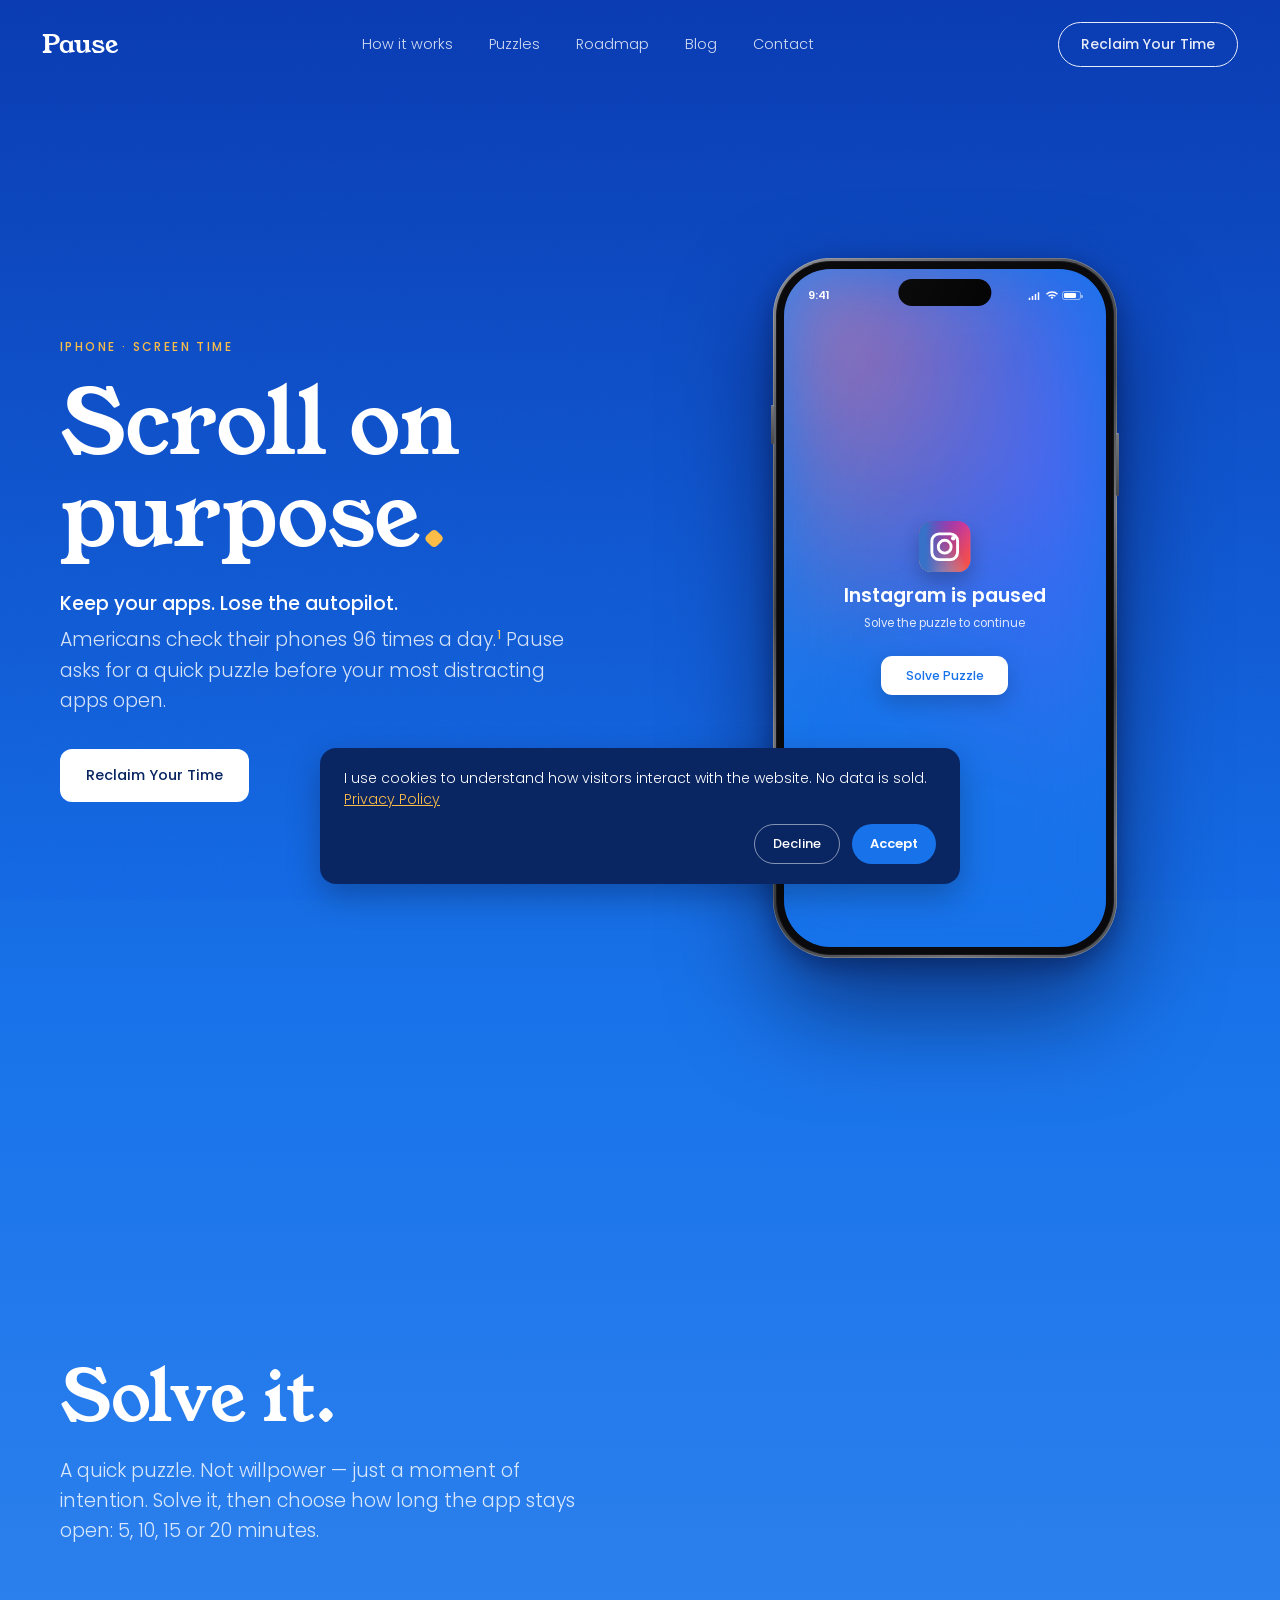
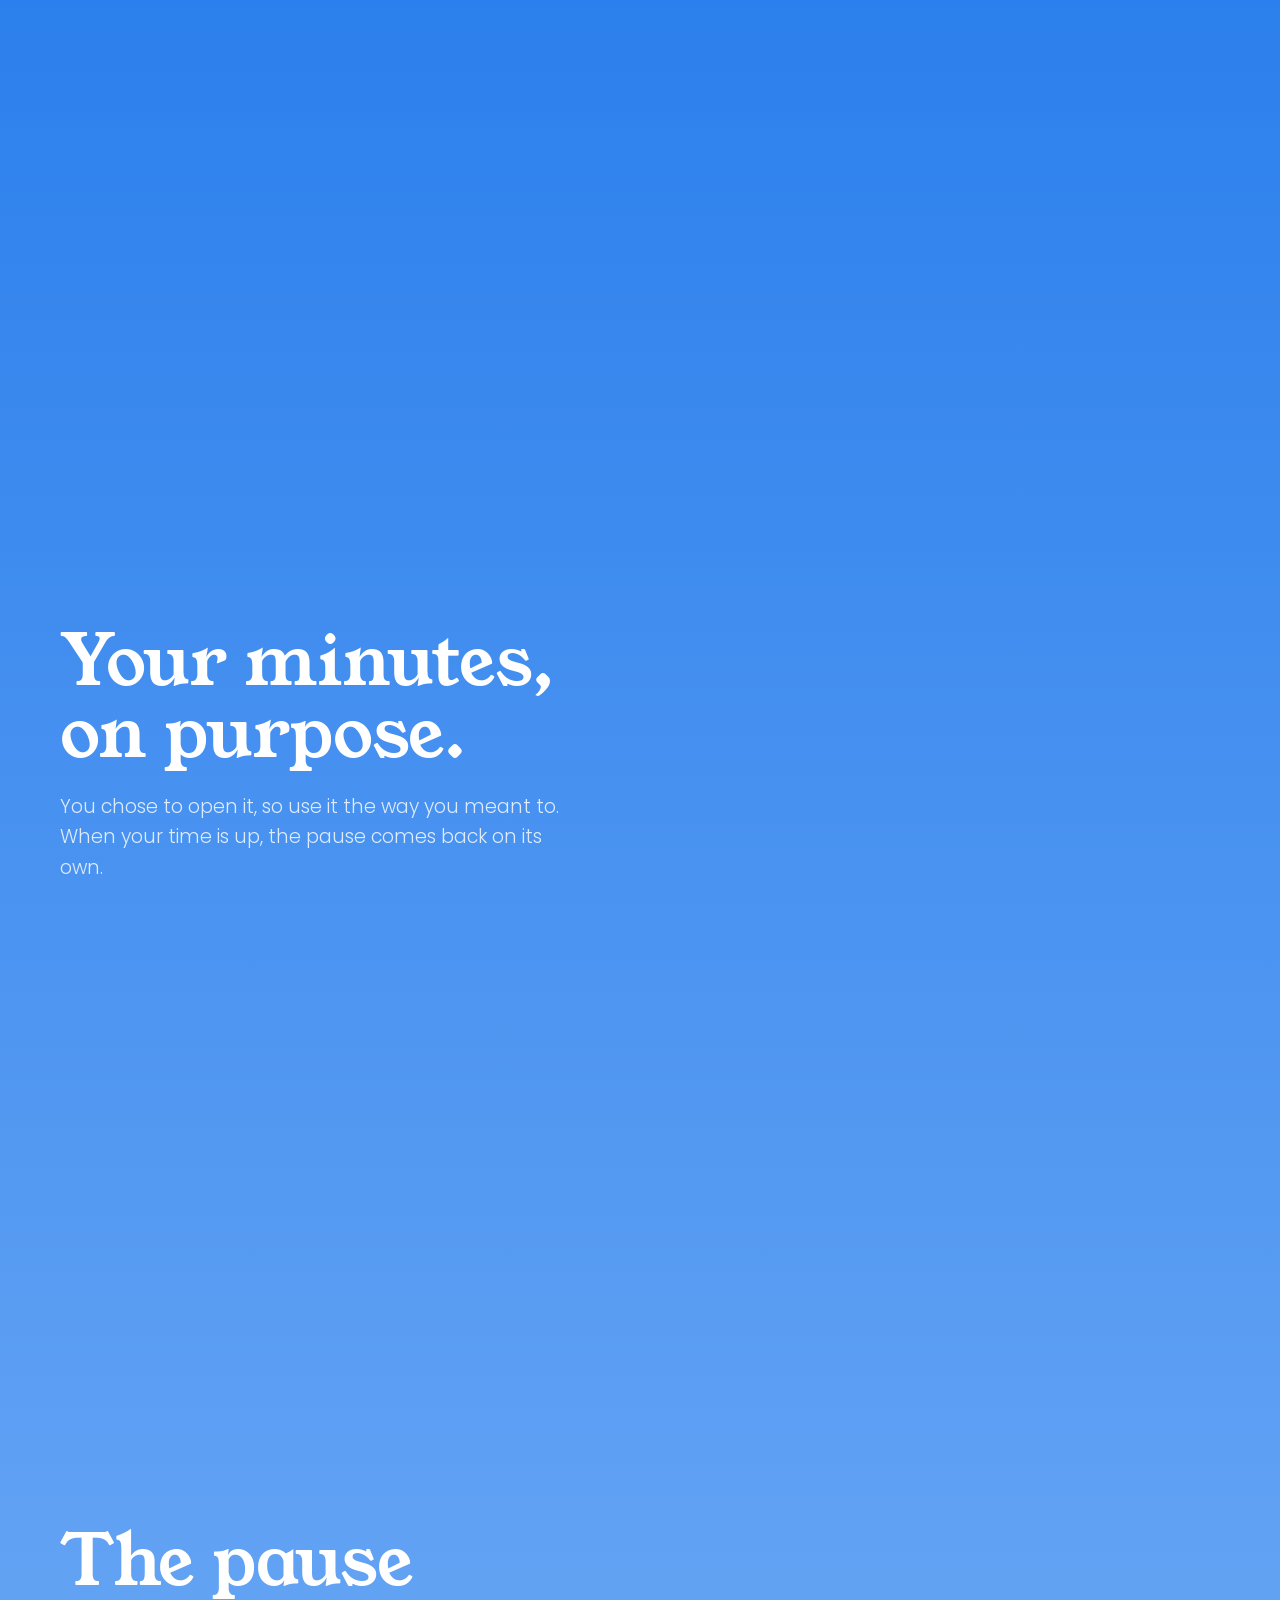
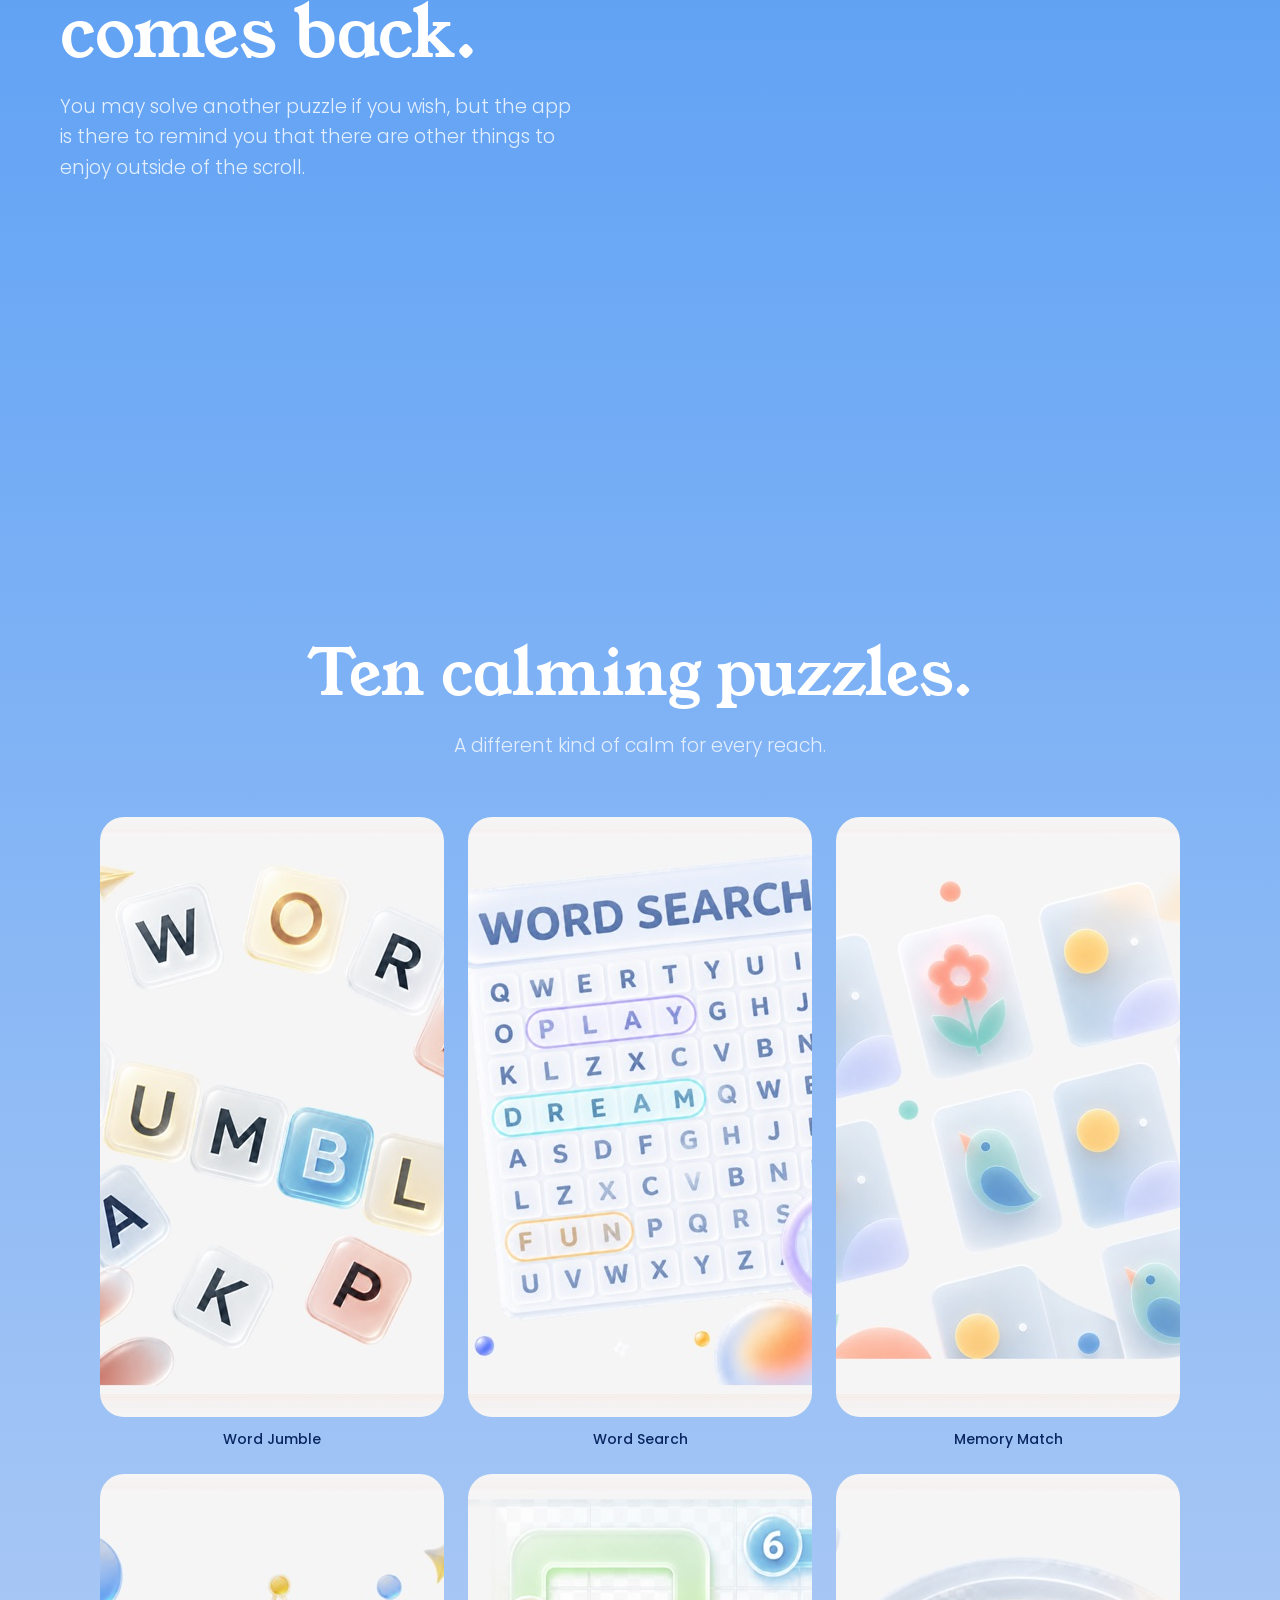
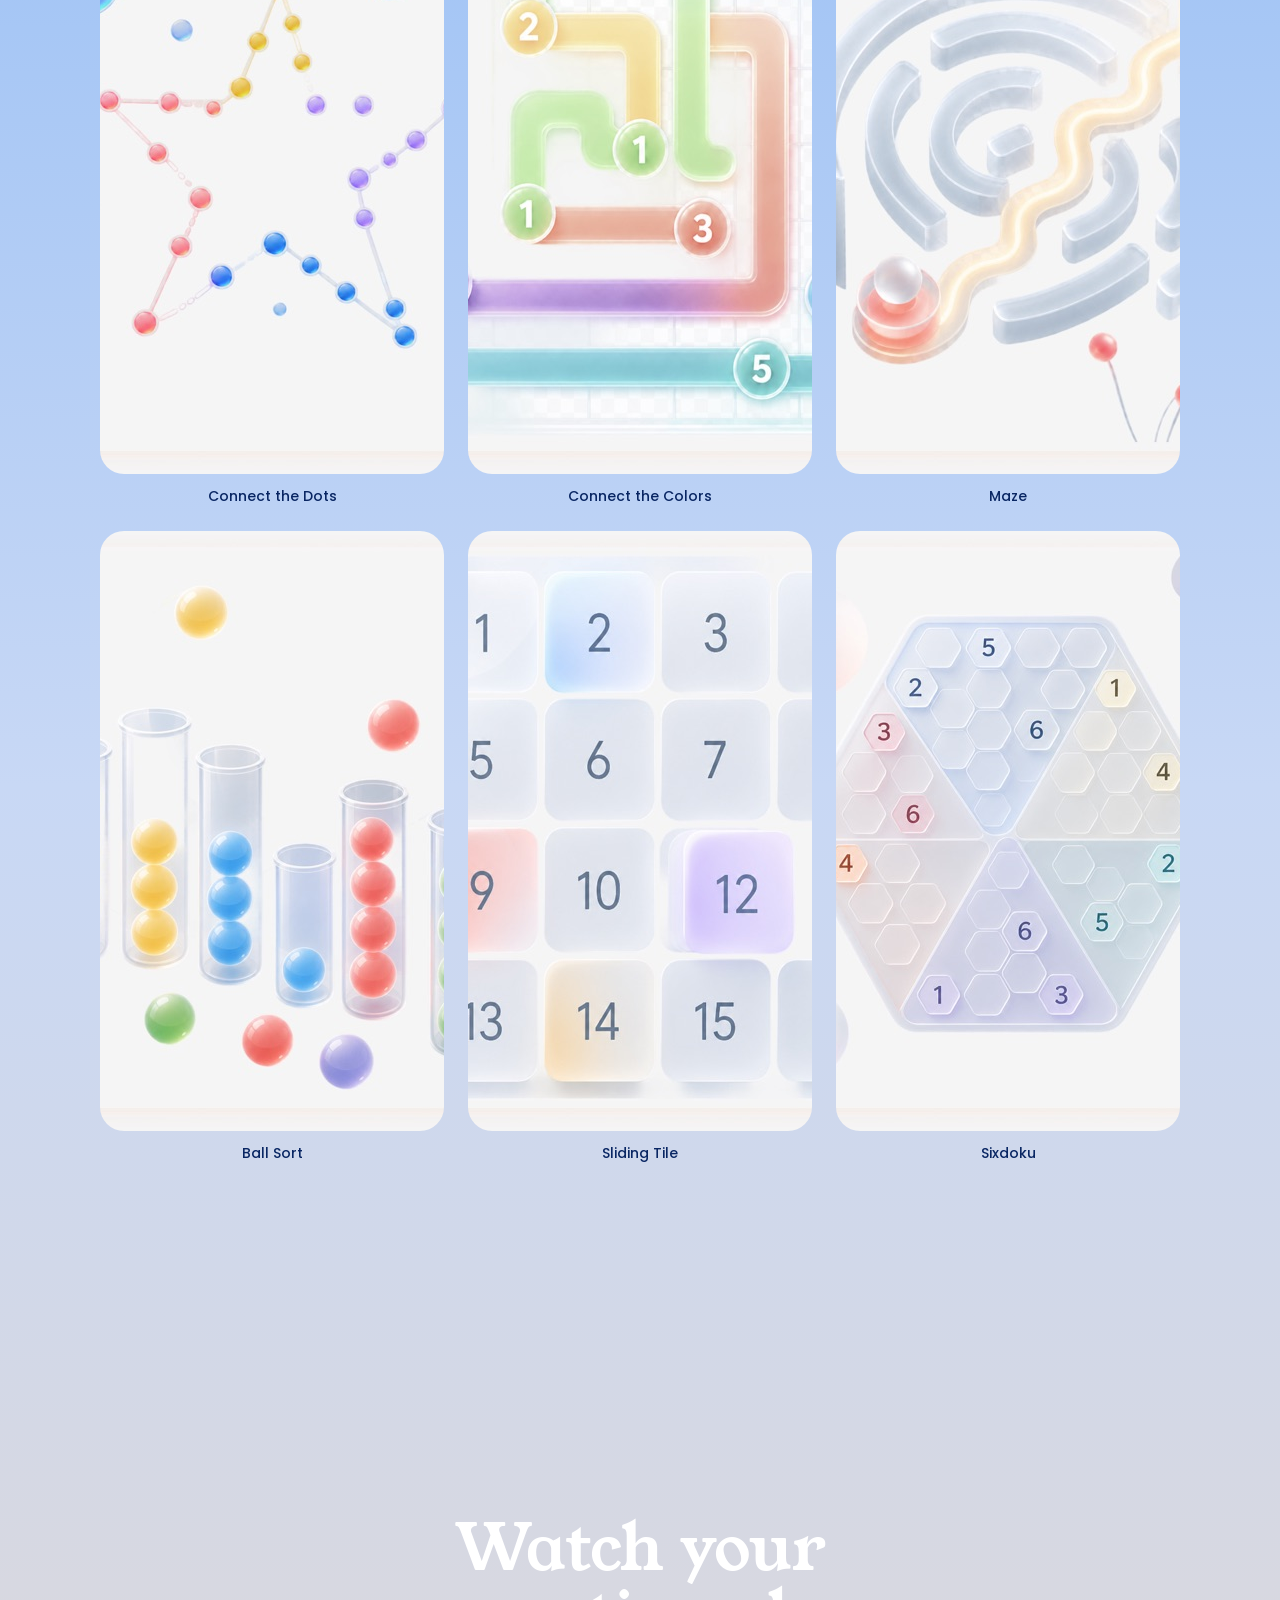
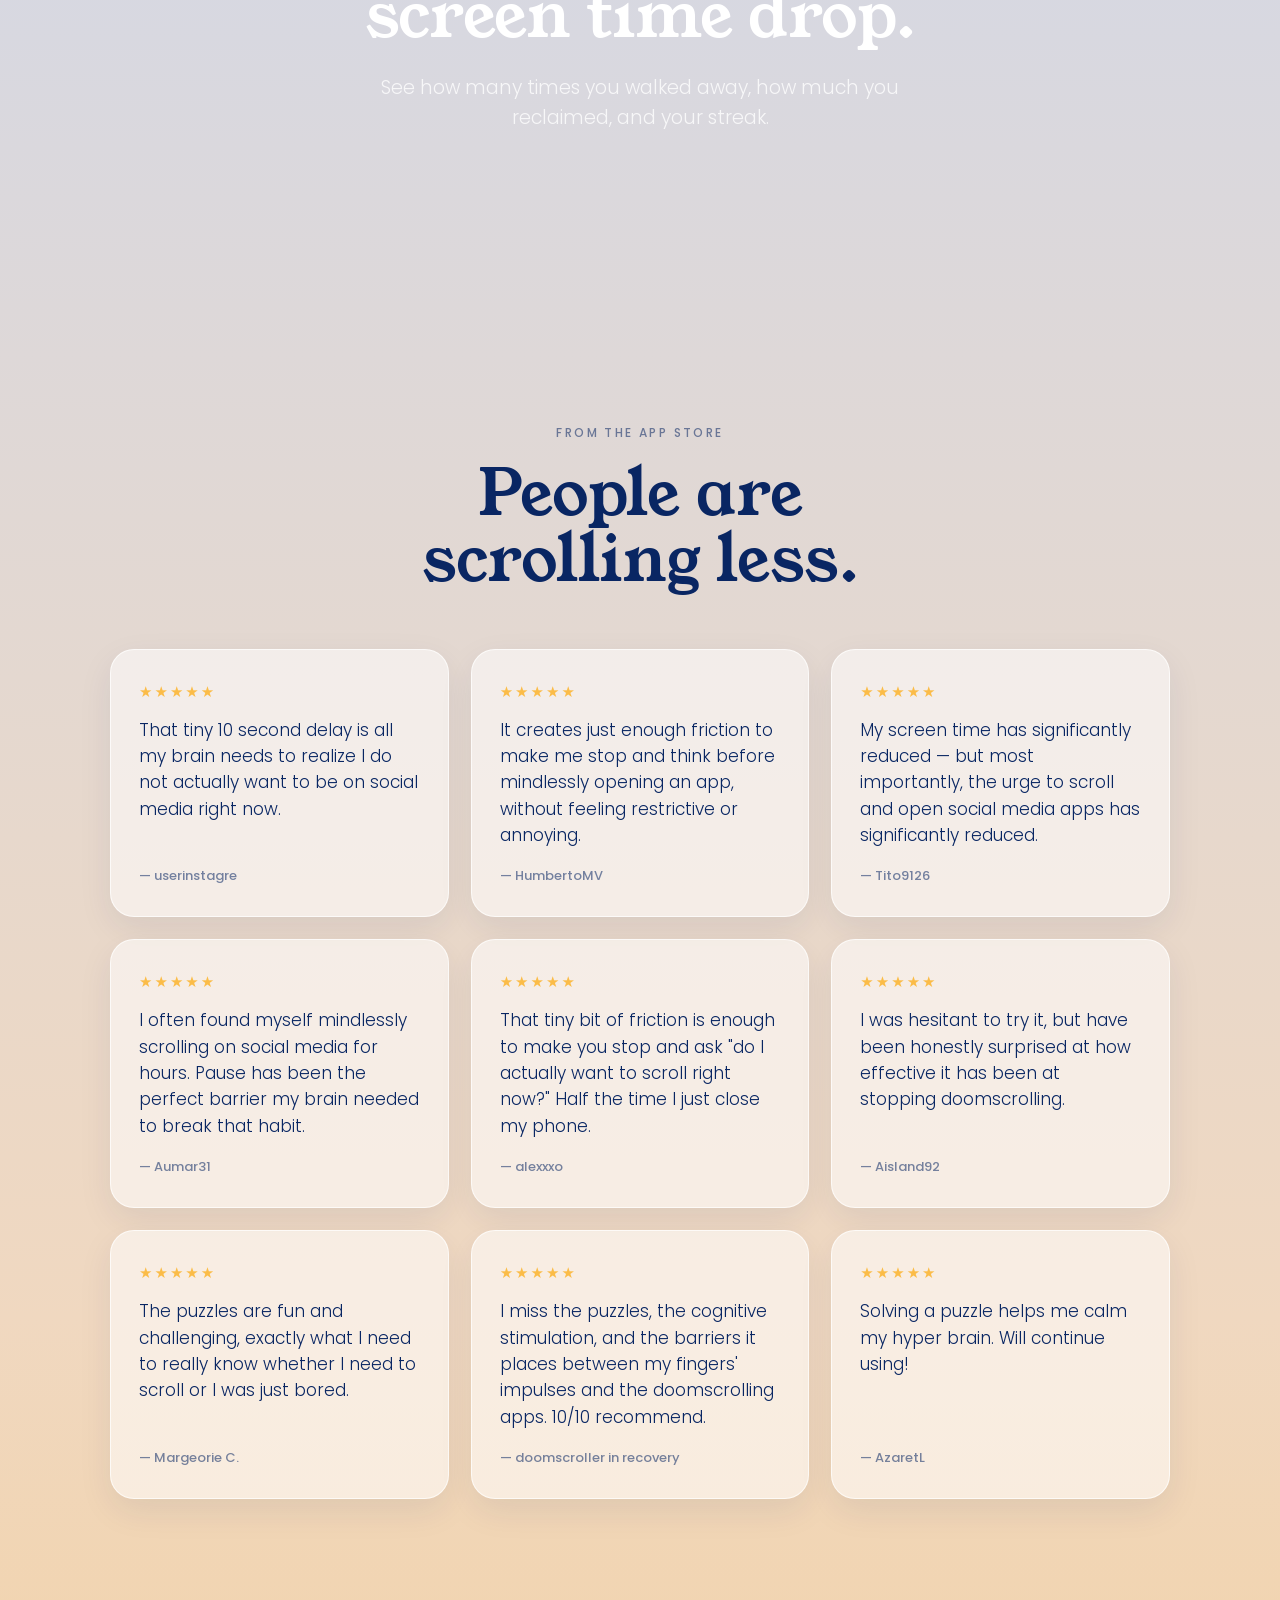
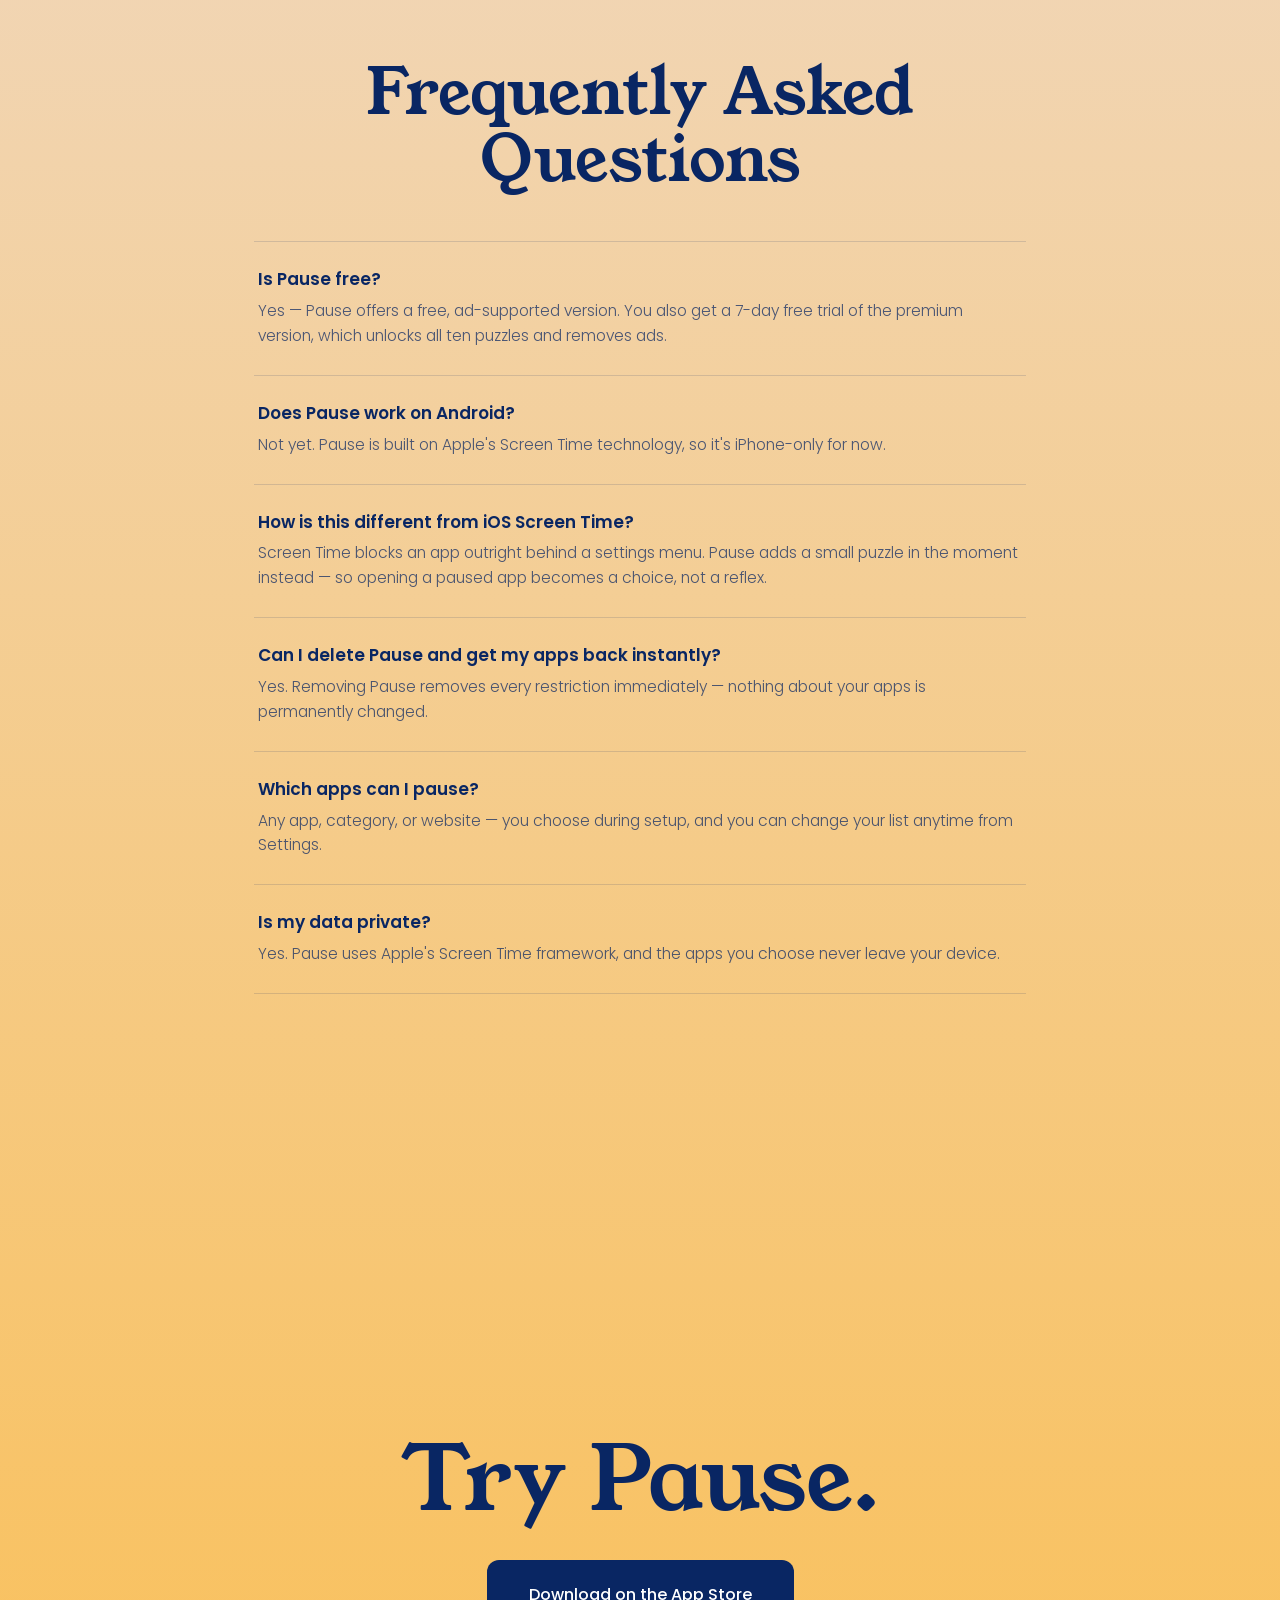
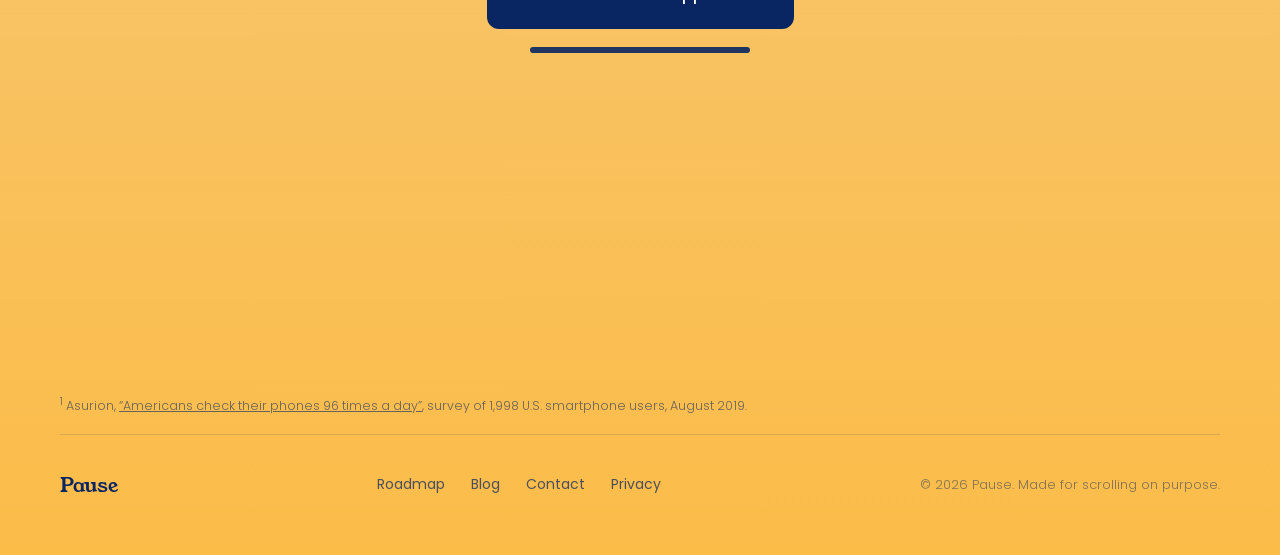
==== index.html @ 370e3bd2 "Hero: Halloween callout, footnoted 96-a-day stat; nav button reads Reclaim Your Time with a frosted " ====
<!doctype html>
<html lang="en">
<head>
<meta charset="utf-8">
<meta name="viewport" content="width=device-width, initial-scale=1">
<script>
  window.dataLayer = window.dataLayer || [];
  function gtag(){dataLayer.push(arguments);}

  // Gated behind cookie consent (see banner near end of <body>) — nothing
  // below runs until the visitor clicks "Accept".
  function pauseLoadAnalytics(){
    var ga = document.createElement('script');
    ga.async = true;
    ga.src = 'https://www.googletagmanager.com/gtag/js?id=G-41BC9Q0BG0';
    document.head.appendChild(ga);
    gtag('js', new Date());
    gtag('config', 'G-41BC9Q0BG0');

    !function(t,e){var o,n,p,r;e.__SV||(window.posthog=e,e._i=[],e.init=function(i,s,a){function g(t,e){var o=e.split(".");2==o.length&&(t=t[o[0]],e=o[1]),t[e]=function(){t.uid=t.uid||[],t.uid.push([e].concat(Array.prototype.slice.call(arguments,0)))}}(p=t.createElement("script")).type="text/javascript",p.crossOrigin="anonymous",p.async=!0,p.src=s.api_host.replace(".i.posthog.com","-assets.i.posthog.com")+"/static/array.js",(r=t.getElementsByTagName("script")[0]).parentNode.insertBefore(p,r);var u=e;for(void 0!==a?u=e[a]=[]:a="posthog",u.people=u.people||[],u.toString=function(t){var e="posthog";return"posthog"!==a&&(e+="."+a),t||(e+=" (stub)"),e},u.people.toString=function(){return u.toString(1)+".people (stub)"},o="init capture register register_once register_for_session unregister unregister_for_session getFeatureFlag getFeatureFlagPayload isFeatureEnabled reloadFeatureFlags updateEarlyAccessFeatureEnrollment getEarlyAccessFeatures on onFeatureFlags onSurveysLoaded onSessionId getSurveys getActiveMatchingSurveys renderSurvey canRenderSurvey getNextSurveyStep identify setPersonProperties group resetGroups setPersonPropertiesForFlags resetPersonPropertiesForFlags setGroupPropertiesForFlags resetGroupPropertiesForFlags reset get_distinct_id getGroups get_session_id get_session_replay_url alias set_config startSessionRecording stopSessionRecording sessionRecordingStarted captureException loadToolbar get_property getSessionProperty createPersonProfile opt_in_capturing opt_out_capturing has_opted_in_capturing has_opted_out_capturing clear_opt_in_out_capturing debug".split(" "),n=0;n<o.length;n++)g(u,o[n]);e._i.push([i,s,a])},e.__SV=1)}(document,window.posthog||[]);
    posthog.init('phc_tPxxYTZecbw68N8ZTjLtTDJawHavVP7KWQDt2kSNSm7E', {
      api_host: 'https://us.i.posthog.com',
      person_profiles: 'always'
    });
    document.addEventListener('DOMContentLoaded', function () {
      document.querySelectorAll('a[href*="apps.apple.com"]').forEach(function (link) {
        link.addEventListener('click', function () {
          posthog.capture('app_store_link_clicked', { link_location: link.className || 'unknown' });
        });
      });
    });
  }

  if (localStorage.getItem('pause_analytics_consent') === 'granted') {
    pauseLoadAnalytics();
  }
</script>
<title>Pause: Stop Doom Scrolling on iPhone with a Quick Puzzle</title>
<link rel="canonical" href="https://try-pause.com/">
<meta name="description" content="Keep your apps, lose the autopilot. Pause is an iPhone app that asks for a short, calming puzzle before a distracting app opens. Solve it, pick 5 to 20 minutes, and scroll on purpose.">
<meta property="og:title" content="Pause: Doomscroll Blocker">
<meta property="og:description" content="Keep your apps. Lose the autopilot. Pause asks for a quick puzzle before a distracting app opens, so you choose to go in.">
<meta property="og:image" content="https://try-pause.com/assets/og-thumbnail.png">
<meta property="og:url" content="https://try-pause.com/">
<meta property="og:type" content="website">
<meta name="twitter:card" content="summary_large_image">
<meta name="twitter:title" content="Pause: Doomscroll Blocker">
<meta name="twitter:description" content="Keep your apps. Lose the autopilot. Pause asks for a quick puzzle before a distracting app opens, so you choose to go in.">
<meta name="twitter:image" content="https://try-pause.com/assets/og-thumbnail.png">
<link rel="preconnect" href="https://fonts.googleapis.com">
<link rel="preconnect" href="https://fonts.gstatic.com" crossorigin>
<link href="https://fonts.googleapis.com/css2?family=Poppins:wght@300;400;500;600;700&family=Young+Serif&display=swap" rel="stylesheet">
<style>
  :root{
    --navy:#092663;
    --blue:#1873EA;
    --amber:#FBBC48;
  }
  *{box-sizing:border-box;margin:0;padding:0}
  html,body{background:#0B3DAE;color:#fff;font-family:'Poppins',system-ui,sans-serif;-webkit-font-smoothing:antialiased}
  html{scroll-behavior:auto}
  /* Nav-anchor jump targets land clear of the fixed nav. */
  #how-it-works,#puzzles{scroll-margin-top:96px}
  body{overflow-x:clip}   /* clip, not hidden — hidden would break position:sticky in .page */

  /* ONE page-long gradient — same stops as the app's BrandGradient */
  .page{
    position:relative;
    background:linear-gradient(180deg,
      #0B3DAE 0%,
      #1873EA 10%,
      #6BA8F5 34%,
      #C8D8F5 55%,
      #F0D8C0 76%,
      #FBBC48 100%
    );
    min-height:800vh;
  }
  /* Grain overlay */
  .page::before{
    content:"";position:fixed;inset:0;pointer-events:none;z-index:1;
    background-image:url("data:image/svg+xml;utf8,<svg xmlns='http://www.w3.org/2000/svg' width='240' height='240'><filter id='n'><feTurbulence type='fractalNoise' baseFrequency='0.9' numOctaves='2' stitchTiles='stitch'/><feColorMatrix values='0 0 0 0 0.04 0 0 0 0 0.15 0 0 0 0 0.4 0 0 0 0.6 0'/></filter><rect width='100%' height='100%' filter='url(%23n)' opacity='1'/></svg>");
    background-size:240px 240px;
    mix-blend-mode:overlay;opacity:.55;
  }

  /* Scribble */
  /* height is set in JS so the line terminates exactly at the CTA button */
  .scribble{
    position:absolute;left:50%;top:0;transform:translateX(-50%);
    width:min(1200px,92vw);pointer-events:none;z-index:2;
  }
  .scribble path{
    stroke-linecap:round;fill:none;stroke-width:3.5;
    stroke-dasharray:var(--len);
    stroke-dashoffset:calc(var(--len) * (1 - var(--draw, 0)));
    transition:stroke-dashoffset .05s linear;opacity:.75;
  }
  .scribble .top{stroke:var(--amber)}
  .scribble .bot{stroke:var(--navy)}

  /* NAV — outside .page so its position:fixed is anchored to the viewport */
  nav{
    position:fixed;top:0;left:0;right:0;z-index:50;
    display:flex;align-items:center;justify-content:space-between;
    padding:22px 42px;color:#fff;
    border-bottom:1px solid transparent;
    transition:color .3s ease, background .35s ease, border-color .35s ease,
               backdrop-filter .35s ease, -webkit-backdrop-filter .35s ease;
  }
  /* Frosted bar appears only once content starts passing underneath */
  body.scrolled nav{
    background:rgba(13,60,168,.55);
    backdrop-filter:saturate(150%) blur(16px);
    -webkit-backdrop-filter:saturate(150%) blur(16px);
    border-bottom-color:rgba(255,255,255,.14);
  }
  body.scrolled.flipped nav{
    background:rgba(255,255,255,.6);
    border-bottom-color:rgba(9,38,99,.10);
  }
  .wordmark{font-family:'Young Serif',serif;font-size:26px}
  .navlinks{display:flex;gap:36px;font-weight:300;font-size:14.5px;opacity:.82}
  .navlinks a{color:inherit;text-decoration:none}
  .navcta{
    text-decoration:none;font-weight:500;font-size:14px;padding:11px 22px;border-radius:24px;
    border:1px solid currentColor;opacity:.9;cursor:pointer;background:transparent;color:inherit;
  }
  body.flipped nav{color:var(--navy)}

  /* ============ THE STORY ============ */
  /* Sticky phone, chapters scroll past on the left. */
  .story{
    position:relative;z-index:10;
    max-width:1440px;margin:0 auto;padding:120px 60px 40px;
    display:grid;grid-template-columns:1fr 1fr;gap:60px;
  }
  .chapters{display:flex;flex-direction:column}
  .chapter{
    min-height:100vh;
    display:flex;flex-direction:column;justify-content:center;
    padding-right:20px;opacity:.35;transition:opacity .6s ease;
  }
  .chapter.active{opacity:1}
  .eyebrow{
    font-size:12px;font-weight:500;letter-spacing:2.4px;text-transform:uppercase;
    color:var(--amber);margin-bottom:22px;
  }
  h1, .chapter h2{
    font-family:'Young Serif',serif;font-weight:400;color:#fff;
  }
  h1{
    font-size:clamp(56px,7vw,96px);line-height:1.02;letter-spacing:-.5px;
    margin-bottom:28px;
  }
  h1 .dot{color:var(--amber)}
  .chapter h2{
    font-size:clamp(40px,5.5vw,72px);line-height:1.03;letter-spacing:-.3px;
    margin-bottom:22px;
  }
  .sub .lead{display:block;font-weight:500;color:#fff;margin-bottom:6px}
  .sub .fn-ref{font-size:.6em;line-height:0;margin-left:1px}
  .sub .fn-ref a{color:var(--amber);text-decoration:none;font-weight:500}
  .footnote{max-width:1180px;margin:0 auto 18px;font-size:12.5px;font-weight:300;line-height:1.5;color:rgba(9,38,99,.6)}
  .footnote a{color:inherit}
  .sub, .chapter p{
    font-weight:300;font-size:19px;line-height:1.6;
    color:rgba(255,255,255,.82);max-width:520px;margin-bottom:32px;
  }
  body.flipped .chapter h2{color:var(--navy)}
  body.flipped .chapter p{color:rgba(9,38,99,.75)}
  .cta-row{display:flex;align-items:center;gap:24px}
  .appstore{
    display:inline-flex;align-items:center;gap:10px;
    background:#fff;color:var(--navy);
    font-weight:500;font-size:14.5px;
    padding:16px 26px;border-radius:12px;text-decoration:none;
    transition:transform .2s ease;
  }
  .appstore:hover{transform:translateY(-2px)}
  body.flipped .appstore{background:var(--navy);color:#fff}

  /* Sticky phone column */
  .phone-col{position:relative}
  .phone-sticky{
    position:sticky;top:0;height:100vh;
    /* clear the fixed nav so the phone never tucks under it */
    padding-top:104px;padding-bottom:28px;
    display:flex;align-items:center;justify-content:center;
  }
  /* ---------- Device: iPhone 15 Pro-ish, titanium ---------- */
  .phone{
    position:relative;
    height:min(740px, calc(100vh - 200px));
    aspect-ratio:430/876;
    border-radius:58px;
    /* brushed-titanium rail */
    background:linear-gradient(145deg,#8d8f94 0%,#5c5e63 18%,#3f4145 38%,#75777c 52%,#3a3c40 70%,#6e7075 88%,#4a4c50 100%);
    padding:3px;
    box-shadow:
      0 50px 100px rgba(3,8,45,.55),
      0 8px 24px rgba(3,8,45,.35),
      inset 0 0 0 .5px rgba(255,255,255,.35);
  }
  /* inner black body between rail and glass */
  .bezel{
    position:absolute;inset:3px;border-radius:55px;
    background:#0a0a0c;
    box-shadow:inset 0 0 0 1px rgba(255,255,255,.06);
  }
  /* physical buttons */
  .phone::before,.phone::after{
    content:"";position:absolute;border-radius:2px;
    background:linear-gradient(180deg,#75777c,#46484c);
    box-shadow:inset 0 .5px 0 rgba(255,255,255,.4);
  }
  .phone::before{ left:-2.5px;top:21%;width:3px;height:5.5%; }   /* volume up   */
  .phone::after { right:-2.5px;top:25%;width:3px;height:9%;  }   /* side button */

  .screen{
    position:absolute;inset:11px;border-radius:47px;overflow:hidden;
    background:#000;
    box-shadow:inset 0 0 0 1px rgba(0,0,0,.9);
    /* Everything inside the screen is sized in cqw so the whole UI scales
       proportionally with the phone — like a real screenshot. The app's
       real canvas is 393pt wide, so  Npt → (N / 393 * 100)cqw. */
    container-type:size;
  }
  /* glass glare */
  .screen::after{
    content:"";position:absolute;inset:0;pointer-events:none;z-index:40;
    background:linear-gradient(118deg,rgba(255,255,255,.11) 0%,rgba(255,255,255,.045) 18%,transparent 42%);
  }
  /* Dynamic Island */
  .island{
    position:absolute;top:3cqw;left:50%;transform:translateX(-50%);
    width:29cqw;height:8.4cqw;
    background:#000;border-radius:999px;z-index:35;
  }
  /* iOS status bar */
  .statusbar{
    position:absolute;top:0;left:0;right:0;height:13cqw;z-index:34;
    display:flex;align-items:center;justify-content:space-between;
    padding:3.5cqw 7.6cqw 0;
    font-family:-apple-system,'SF Pro Text','Poppins',sans-serif;
    font-size:3.44cqw;font-weight:600;color:#fff;
    pointer-events:none;
  }
  .statusbar.dark{color:#fff}
  .sb-right{display:flex;align-items:center;gap:1.3cqw}
  .sb-ico{height:2.8cqw;width:auto;fill:currentColor}
  .sb-batt{
    width:5.9cqw;height:2.9cqw;border-radius:.8cqw;
    border:1px solid rgba(255,255,255,.5);padding:.4cqw;display:inline-block;position:relative;
  }
  .sb-batt::after{
    content:"";position:absolute;right:-.8cqw;top:.9cqw;width:.4cqw;height:1cqw;
    background:rgba(255,255,255,.5);border-radius:0 1px 1px 0;
  }
  .sb-batt i{display:block;height:100%;width:78%;background:#fff;border-radius:.4cqw}
  /* Each scene stacks in the screen; opacity toggles */
  .scene{
    position:absolute;inset:0;
    opacity:0;transition:opacity .5s ease;
    display:flex;flex-direction:column;
  }
  .scene.on{opacity:1}

  /* ================= SCENES — mirroring the real app UI =================
     Sourced from the actual SwiftUI: ShieldConfigurationExtension.swift,
     WordJumbleView.swift and PuzzleSharedUI.swift (PuzzleSuccessCard).      */

  /* ---- Scene 0/4: the Pause shield (ShieldConfiguration) ----
     Real config: bg #1873EA + ultraThinMaterial blur over the app,
     title "Pause", subtitle, primary button "Solve Puzzle". */
  .scene-shield{align-items:center;justify-content:center;background:#1873EA}
  .shield-blur{
    position:absolute;inset:0;
    background:
      radial-gradient(120% 80% at 20% 12%, rgba(255,90,121,.55), transparent 60%),
      radial-gradient(120% 80% at 85% 30%, rgba(123,92,255,.5), transparent 62%),
      #1873EA;
    filter:blur(34px);
    opacity:.9;
  }
  .shield-body{position:relative;z-index:2;text-align:center;padding:0 7cqw;display:flex;flex-direction:column;align-items:center}
  /* Instagram app icon — sized like a real home-screen icon (~15% of the
     393pt canvas width) sitting above the paused-app title. */
  .ig-icon{
    width:16cqw;height:16cqw;border-radius:3.6cqw;
    margin-bottom:4cqw;
    box-shadow:0 3cqw 6cqw rgba(0,0,0,.22);
  }
  .shield-mark{
    font-family:'Poppins',sans-serif;font-weight:600;font-size:6cqw;color:#fff;
    line-height:1.15;margin-bottom:2.4cqw;
  }
  .shield-sub{
    font-weight:400;font-size:3.56cqw;line-height:1.45;
    color:rgba(255,255,255,.85);margin-bottom:7.6cqw;
  }
  .shield-btn{
    display:inline-block;background:#fff;color:#1873EA;
    font-weight:500;font-size:3.8cqw;
    padding:3.3cqw 7.6cqw;border-radius:3.5cqw;
    box-shadow:0 8px 22px rgba(0,0,0,.18);
  }

  /* ---- Scene 1: Word Jumble (the real puzzle) ----
     Real values from WordJumbleView.swift at a 393pt canvas:
     tile 56pt, letter Poppins 40pt, radius 4pt, 24pt h-padding.
     Expressed in cqw so it scales with the phone.                       */
  .scene-puzzle{
    background:linear-gradient(180deg,#1873EA 0%,#6BA8F5 40%,#C8D8F5 65%,#F0D8C0 82%,#FBBC48 100%);
    justify-content:flex-start;padding:14cqw 0 4cqw;
  }
  .pz-header{padding:4cqw 6cqw 3cqw;text-align:center}
  .pz-round{
    display:inline-block;font-weight:500;font-size:3.05cqw;
    color:rgba(255,255,255,.9);background:rgba(255,255,255,.15);
    padding:1cqw 3cqw;border-radius:999px;margin-bottom:1.5cqw;
  }
  .pz-title{
    font-family:'Young Serif',serif;font-size:6.1cqw;color:#fff;margin-bottom:1.5cqw;
    line-height:1.15;
  }
  .pz-sub{font-weight:400;font-size:3.56cqw;color:rgba(255,255,255,.85);line-height:1.35}
  .pz-mid{flex:1;display:flex;align-items:center;justify-content:center}

  .jt-slots,.jt-pool{
    display:flex;justify-content:space-between;
    padding:0 6.1cqw;width:100%;
  }
  .jt-slot,.jt-tile{
    width:14.25cqw;height:14.25cqw;flex:0 0 auto;
    border-radius:1cqw;
    display:flex;align-items:center;justify-content:center;
    font-family:'Poppins',sans-serif;font-weight:400;font-size:10.2cqw;
    line-height:1;color:#fff;
    background:rgba(255,255,255,.08);
    backdrop-filter:blur(18px) saturate(140%);
    -webkit-backdrop-filter:blur(18px) saturate(140%);
    box-shadow:inset 0 0 0 1px rgba(255,255,255,.55);
    position:relative;
  }
  /* empty answer slot: no dark wash, letter hidden */
  .jt-slot span{visibility:hidden;position:relative;z-index:2}
  /* filled: black .4 wash + visible letter */
  .jt-slot.filled::before{
    content:"";position:absolute;inset:0;border-radius:1cqw;background:rgba(0,0,0,.4);
  }
  .jt-slot.filled span{visibility:visible}
  .jt-slot.landing{animation:land .45s cubic-bezier(.2,.9,.3,1.2)}
  @keyframes land{
    0%{transform:translateY(-18px) scale(.6);opacity:0}
    60%{transform:translateY(0) scale(1.12);opacity:1}
    100%{transform:translateY(0) scale(1);opacity:1}
  }
  /* pool tile always has the dark wash */
  .jt-tile::before{
    content:"";position:absolute;inset:0;border-radius:1cqw;background:rgba(0,0,0,.4);
  }
  .jt-tile{z-index:1;isolation:isolate}
  /* consumed pool tile becomes the dim placeholder (JumbleEmptyTile) */
  .jt-tile.used{
    color:transparent;background:rgba(255,255,255,.03);
    backdrop-filter:none;-webkit-backdrop-filter:none;
    box-shadow:inset 0 0 0 1px rgba(255,255,255,.18);
  }
  .jt-tile.used::before{display:none}

  /* ---- Scene 2: PuzzleSuccessCard ---- */
  .scene-success{
    align-items:center;justify-content:center;padding:0 8cqw;
    background:linear-gradient(180deg,#1873EA 0%,#6BA8F5 40%,#C8D8F5 65%,#F0D8C0 82%,#FBBC48 100%);
  }
  .scene-success::before{content:"";position:absolute;inset:0;background:rgba(0,0,0,.25)}
  .sc-card{
    position:relative;z-index:2;width:100%;text-align:center;
    padding:11cqw 7cqw 9cqw;border-radius:8cqw;
    background:linear-gradient(180deg,rgba(165,203,255,.7),rgba(255,224,166,.7)),rgba(255,255,255,.4);
    backdrop-filter:blur(24px);-webkit-backdrop-filter:blur(24px);
    box-shadow:
      inset 0 2px 4px rgba(0,146,255,.4),
      inset 0 -4px 4px rgba(252,155,0,.24),
      0 10px 24px rgba(0,0,0,.12);
    transform:scale(.92);opacity:0;
    transition:transform .45s cubic-bezier(.2,.9,.3,1.2), opacity .35s ease;
  }
  .scene-success.on .sc-card{transform:scale(1);opacity:1}
  .sc-check{width:10.2cqw;height:10.2cqw;margin:0 auto 6cqw;display:block}
  .sc-title{font-family:'Young Serif',serif;font-size:8.1cqw;color:#0264C1;margin-bottom:4cqw;line-height:1.1}
  .sc-sub{font-weight:400;font-size:4.07cqw;line-height:1.4;color:rgba(0,0,0,.85)}

  /* ---- Scene 3: Instagram ---- */
  .scene-feed{background:#000;color:#fff}
  .feed-top{
    display:flex;align-items:center;justify-content:space-between;
    padding:14cqw 3.6cqw 2.5cqw;border-bottom:1px solid rgba(255,255,255,.08);
    background:#000;position:relative;z-index:3;
  }
  .feed-app{font-family:'Young Serif',serif;font-size:5.6cqw;color:#fff}
  .feed-icons{display:flex;gap:3.6cqw}
  .feed-icons svg{width:5.1cqw;height:5.1cqw;stroke:#fff;fill:none;stroke-width:2}
  /* the strip that translates as you scroll */
  .feed-scroll{will-change:transform}
  .stories-row{
    display:flex;gap:3.6cqw;padding:3.6cqw;overflow:hidden;
    border-bottom:1px solid rgba(255,255,255,.08);
  }
  .story-avatar{flex:0 0 auto;width:14.2cqw;text-align:center;font-size:2.5cqw;color:#ccc;font-weight:300}
  .story-ring{
    width:13.2cqw;height:13.2cqw;border-radius:50%;
    background:conic-gradient(from 45deg,#E1306C,#F77737,#FCAF45,#E1306C);
    padding:.5cqw;margin:0 auto 1cqw;
  }
  .story-ring div{
    width:100%;height:100%;border-radius:50%;background:#000;
    display:flex;align-items:center;justify-content:center;
    color:#fff;font-weight:600;font-size:3.56cqw;font-family:'Poppins';
  }
  .post{padding:3cqw 3.6cqw 2.5cqw}
  .post-head{display:flex;align-items:center;gap:2.5cqw;margin-bottom:3cqw}
  .post-avatar{width:8.1cqw;height:8.1cqw;border-radius:50%}
  .av1{background:linear-gradient(135deg,#FCAF45,#E1306C)}
  .av2{background:linear-gradient(135deg,#7B5CFF,#00C6FF)}
  .av3{background:linear-gradient(135deg,#37D67A,#FBBC48)}
  .post-user{font-size:3.05cqw;font-weight:600;color:#fff}
  .post-img{width:100%;aspect-ratio:4/5;border-radius:2cqw}
  .img1{background:linear-gradient(135deg,#7B5CFF 0%,#FF5A79 45%,#FBBC48 100%)}
  .img2{background:linear-gradient(150deg,#0F2027 0%,#2C5364 40%,#00C6FF 100%)}
  .img3{background:linear-gradient(160deg,#F7971E 0%,#FFD200 45%,#37D67A 100%)}
  .post-actions{display:flex;gap:3.6cqw;padding:2.5cqw 0}
  .post-actions svg{width:5.6cqw;height:5.6cqw;stroke:#fff;fill:none;stroke-width:2}
  .post-caption{font-size:3.05cqw;color:#eee;font-weight:300;line-height:1.4}
  .post-caption b{font-weight:600;color:#fff;margin-right:1.5cqw}

  /* Follow-on stub sections */
  .beat{
    position:relative;z-index:10;min-height:80vh;
    display:flex;align-items:center;justify-content:center;
    padding:80px 60px;
  }
  .beat-inner{max-width:820px;text-align:center}
  .beat h2{
    font-family:'Young Serif',serif;font-weight:400;
    font-size:clamp(40px,5vw,72px);line-height:1.05;letter-spacing:-.3px;
    color:#fff;margin-bottom:24px;
  }
  .beat p{
    font-weight:300;font-size:19px;line-height:1.55;
    color:rgba(255,255,255,.78);max-width:600px;margin:0 auto;
  }
  body.flipped .beat h2{color:var(--navy)}
  body.flipped .beat p{color:rgba(9,38,99,.72)}
  .big-number{
    font-family:'Young Serif',serif;font-size:clamp(120px,20vw,260px);line-height:.9;
    color:var(--navy);display:block;margin-bottom:12px;
  }

  /* ---- Puzzle gallery grid ---- */
  .puzzles-beat{flex-direction:column;padding:80px 40px 100px}
  .puzzles-beat .beat-inner{margin-bottom:56px}
  .puzzle-grid{
    display:grid;grid-template-columns:repeat(3,1fr);gap:24px;
    max-width:1080px;width:100%;margin:0 auto;
  }
  .puzzle-tile{
    position:relative;
    display:flex;flex-direction:column;align-items:center;gap:12px;
    transition:transform .25s ease;
  }
  .puzzle-tile:hover{transform:translateY(-4px)}
  .puzzle-tile img{
    width:100%;aspect-ratio:1/1;object-fit:cover;
    display:block;border-radius:24px;
  }
  .puzzle-tile figcaption{
    font-weight:500;font-size:14px;color:var(--navy);text-align:center;
  }
  @media (max-width:820px){
    .puzzles-beat{padding:60px 20px 80px}
    .puzzle-grid{grid-template-columns:repeat(2,1fr);gap:14px}
    .puzzle-tile img{border-radius:20px}
    .puzzle-tile figcaption{font-size:12.5px}
  }
  @media (max-width:420px){
    .puzzle-grid{grid-template-columns:1fr}
  }

  /* ---- Testimonials ---- */
  .testimonials{
    position:relative;z-index:10;
    max-width:1180px;margin:0 auto;padding:40px 60px 120px;
  }
  .testi-head{text-align:center;margin-bottom:56px}
  .testi-eyebrow{
    font-size:12px;font-weight:500;letter-spacing:2.4px;text-transform:uppercase;
    color:rgba(9,38,99,.55);margin-bottom:18px;
  }
  .testi-head h2{
    font-family:'Young Serif',serif;font-weight:400;
    font-size:clamp(38px,5vw,68px);line-height:1.04;color:var(--navy);
  }
  .testi-grid{
    display:grid;grid-template-columns:repeat(3,1fr);gap:22px;
  }
  @media (max-width:1100px){ .testi-grid{grid-template-columns:repeat(2,1fr)} }
  .testi-card{
    background:rgba(255,255,255,.55);
    border:1px solid rgba(255,255,255,.7);
    border-radius:24px;padding:30px 28px;
    box-shadow:0 12px 34px rgba(9,38,99,.08);
    display:flex;flex-direction:column;
  }
  .stars{color:var(--amber);font-size:15px;letter-spacing:2px;margin-bottom:14px}
  .testi-card blockquote{
    font-weight:300;font-size:17px;line-height:1.55;
    color:var(--navy);margin-bottom:18px;flex:1;
  }
  .testi-card figcaption{
    font-size:13px;font-weight:500;color:rgba(9,38,99,.55);
  }
  .testi-card figcaption::before{content:"— "}
  @media (max-width:820px){
    .testi-grid{grid-template-columns:1fr}
    .testimonials{padding:20px 24px 80px}
  }

  .end{
    position:relative;z-index:10;min-height:100vh;
    display:flex;flex-direction:column;align-items:center;justify-content:center;
    padding:80px 60px;text-align:center;
  }
  .end h2{
    font-family:'Young Serif',serif;font-weight:400;
    font-size:clamp(48px,7vw,96px);color:var(--navy);
    margin-bottom:36px;line-height:1;
  }
  .end .appstore{background:var(--navy);color:#fff;padding:22px 42px;font-size:16px}
  .end-under{display:block;width:220px;height:6px;margin-top:18px;background:var(--navy);border-radius:3px;opacity:.9}

  /* FAQ block — sits on the warm/amber part of the page gradient
     so we style everything for the flipped/navy ink state. */
  .faq-block{
    position:relative;z-index:10;
    max-width:820px;margin:0 auto;padding:40px 24px 100px;
  }
  .faq-head{text-align:center;margin-bottom:48px}
  .faq-eyebrow{
    font-size:12px;font-weight:500;letter-spacing:2.4px;text-transform:uppercase;
    color:rgba(9,38,99,.55);margin-bottom:14px;
  }
  .faq-head h2{
    font-family:'Young Serif',serif;font-weight:400;
    font-size:clamp(38px,5vw,64px);line-height:1.05;color:var(--navy);
  }
  .faq-list{border-top:1px solid rgba(9,38,99,.14)}
  .faq-item{
    border-bottom:1px solid rgba(9,38,99,.14);
    padding:26px 4px;
  }
  .faq-item h3{
    font-weight:600;font-size:17px;color:var(--navy);margin-bottom:8px;line-height:1.35;
  }
  .faq-item p{
    font-weight:300;font-size:15.5px;line-height:1.6;
    color:rgba(9,38,99,.72);max-width:none;margin:0;
  }
  @media (max-width:820px){
    .faq-block{padding:20px 20px 70px}
    .faq-head{margin-bottom:32px}
    .faq-item{padding:22px 4px}
  }

  /* Footer — sits on the amber band at the bottom of the page-long
     gradient, so ink is already navy here (matches .flipped state). */
  .site-footer{position:relative;z-index:10;padding:0 60px 56px}
  .footer-inner{
    max-width:1180px;margin:0 auto;padding-top:36px;
    border-top:1px solid rgba(9,38,99,.14);
    display:flex;align-items:center;justify-content:space-between;flex-wrap:wrap;gap:18px;
  }
  .footer-mark{font-family:'Young Serif',serif;font-size:20px;color:var(--navy)}
  .footer-links{display:flex;gap:26px;flex-wrap:wrap}
  .footer-links a{
    color:rgba(9,38,99,.72);text-decoration:none;font-weight:400;font-size:14px;
    transition:color .15s ease;
  }
  .footer-links a:hover{color:var(--navy)}
  .footer-copy{color:rgba(9,38,99,.5);font-weight:300;font-size:13px}
  @media (max-width:820px){
    .site-footer{padding:0 20px 40px}
    .footer-inner{flex-direction:column;align-items:flex-start;gap:16px}
  }

  /* ---------------- MOBILE ---------------- */
  /* On mobile the phone lives ABOVE the chapters (via `order`), stays
     sticky near the top, and copy scrolls up from underneath it. Same
     scene transitions on scroll — just re-composed vertically. */
  @media (max-width:900px){
    nav{
      padding:14px 20px;
      /* Phone sits directly under the nav on mobile, so keep the frost
         always on for readability instead of waiting on body.scrolled. */
      background:rgba(13,60,168,.55);
      backdrop-filter:saturate(150%) blur(16px);
      -webkit-backdrop-filter:saturate(150%) blur(16px);
      border-bottom:1px solid rgba(255,255,255,.14);
    }
    body.flipped nav{
      background:rgba(255,255,255,.6);
      border-bottom-color:rgba(9,38,99,.10);
    }
    .navlinks{display:none}
    .navcta{padding:9px 18px;font-size:13px}
    .wordmark{font-size:22px}

    /* MOBILE ORDER: hero copy → phone plays the whole story → the
       remaining points reinforce it. `display:contents` on .chapters
       lifts the individual chapters into .story's flex flow so we can
       interleave the phone stage between chapter 0 and chapter 1. */
    .story{
      display:flex;flex-direction:column;
      grid-template-columns:none;gap:0;
      padding:0 20px 24px;
    }
    .chapters{display:contents}
    .chapter[data-ch="0"]{order:1}
    .phone-col{order:2}
    .chapter[data-ch="1"]{order:3}
    .chapter[data-ch="2"]{order:4}
    .chapter[data-ch="3"]{order:5}

    /* The phone STAGE — a tall block the phone sticks within. Its height
       is the scroll budget for the full 4-scene animation; when it ends
       the phone releases and the reinforcing points take over. */
    .phone-col{
      position:relative;z-index:11;
      height:340vh;
      margin-bottom:8vh;
    }
    .phone-sticky{
      position:sticky;top:64px;
      height:calc(100vh - 140px);   /* keeps the phone off the screen edges */
      padding:0;justify-content:center;
    }
    /* Real IG posts are 4:5 portrait — fills the taller mobile screen
       instead of leaving dead black space below the square. */
    .post-img{aspect-ratio:4/5}
    .phone{
      height:100%;width:auto;
      border-radius:38px;
      box-shadow:0 24px 60px rgba(3,8,45,.45),0 0 0 1.5px rgba(255,255,255,.16);
    }
    .screen{inset:8px;border-radius:32px}

    /* Phone UI needs no mobile overrides — everything inside .screen is
       in cqw, so it scales with the device automatically. Only the outer
       shell radii change for the smaller frame. */
    .phone{border-radius:46px}
    .bezel{border-radius:43px}
    .screen{inset:9px;border-radius:38px}


    /* On mobile nothing is dimmed — the phone stage carries the story,
       and these are sequential blocks, not competing columns. */
    .chapter{
      opacity:1;
      min-height:0;
      padding:0 0 8vh;
      justify-content:center;
      text-align:left;
    }
    /* Chapter 0 = the hero. Owns the first screen on its own. */
    .chapter[data-ch="0"]{
      min-height:100vh;
      padding:88px 0 32px;
      justify-content:center;
    }
    /* Reinforcing points after the animation */
    .chapter[data-ch="1"],
    .chapter[data-ch="2"],
    .chapter[data-ch="3"]{
      min-height:0;
      padding:6vh 0;
    }
    .eyebrow{font-size:11px;letter-spacing:2px;margin-bottom:14px}
    h1{font-size:44px;margin-bottom:18px;line-height:1.05}
    .chapter h2{font-size:34px;margin-bottom:14px;line-height:1.05}
    .sub, .chapter p{font-size:16px;line-height:1.55;margin-bottom:22px;max-width:none}
    .cta-row{flex-wrap:wrap}
    .appstore{padding:14px 22px;font-size:14px}

    /* Follow-on beats */
    .beat{padding:60px 20px;min-height:auto}
    .beat h2{font-size:34px}
    .beat p{font-size:16px}
    .big-number{font-size:140px}

    /* Testimonials already handled below at 820px */
    .end{padding:80px 20px}
    .end h2{font-size:44px;margin-bottom:24px}
  }
</style>
<script type="application/ld+json">
{
 "@context": "https://schema.org",
 "@graph": [
  {
   "@type": "Organization",
   "@id": "https://try-pause.com/#org",
   "name": "Pause",
   "url": "https://try-pause.com/",
   "logo": "https://try-pause.com/assets/og-thumbnail.png",
   "founder": {
    "@type": "Person",
    "name": "Carlos Velasquez"
   }
  },
  {
   "@type": "WebSite",
   "@id": "https://try-pause.com/#website",
   "url": "https://try-pause.com/",
   "name": "Pause",
   "publisher": {
    "@id": "https://try-pause.com/#org"
   }
  },
  {
   "@type": "MobileApplication",
   "name": "Pause",
   "operatingSystem": "iOS",
   "applicationCategory": "LifestyleApplication",
   "applicationSubCategory": "Productivity",
   "description": "Keep your apps, lose the autopilot. Pause asks for a short puzzle before the iPhone apps you choose open. Solve it, choose how long to unlock the app (5 to 20 minutes), and the pause comes back on its own.",
   "url": "https://try-pause.com/",
   "downloadUrl": "https://apps.apple.com/us/app/pause-mindful-scrolling/id6781665628",
   "installUrl": "https://apps.apple.com/us/app/pause-mindful-scrolling/id6781665628",
   "offers": {
    "@type": "Offer",
    "price": "0",
    "priceCurrency": "USD",
    "category": "free"
   },
   "publisher": {
    "@id": "https://try-pause.com/#org"
   }
  },
  {
   "@type": "FAQPage",
   "mainEntity": [
    {
     "@type": "Question",
     "name": "Is Pause free?",
     "acceptedAnswer": {
      "@type": "Answer",
      "text": "Yes — Pause offers a free, ad-supported version. You also get a 7-day free trial of the premium version, which unlocks all ten puzzles and removes ads."
     }
    },
    {
     "@type": "Question",
     "name": "Does Pause work on Android?",
     "acceptedAnswer": {
      "@type": "Answer",
      "text": "Not yet. Pause is built on Apple's Screen Time technology, so it's iPhone-only for now."
     }
    },
    {
     "@type": "Question",
     "name": "How is this different from iOS Screen Time?",
     "acceptedAnswer": {
      "@type": "Answer",
      "text": "Screen Time blocks an app outright behind a settings menu. Pause adds a small puzzle in the moment instead — so opening a paused app becomes a choice, not a reflex."
     }
    },
    {
     "@type": "Question",
     "name": "Can I delete Pause and get my apps back instantly?",
     "acceptedAnswer": {
      "@type": "Answer",
      "text": "Yes. Removing Pause removes every restriction immediately — nothing about your apps is permanently changed."
     }
    },
    {
     "@type": "Question",
     "name": "Which apps can I pause?",
     "acceptedAnswer": {
      "@type": "Answer",
      "text": "Any app, category, or website — you choose during setup, and you can change your list anytime from Settings."
     }
    },
    {
     "@type": "Question",
     "name": "Is my data private?",
     "acceptedAnswer": {
      "@type": "Answer",
      "text": "Yes. Pause uses Apple's Screen Time framework, and the apps you choose never leave your device."
     }
    }
   ]
  }
 ]
}
</script>
<link rel="stylesheet" href="/assets/seasonal.css?v=4">
<script src="/assets/seasonal.js?v=4"></script>
</head>
<body>

<nav>
  <div class="wordmark">Pause</div>
  <div class="navlinks">
    <a href="#how-it-works">How it works</a>
    <a href="#puzzles">Puzzles</a>
    <a href="roadmap.html">Roadmap</a>
    <a href="blog/">Blog</a>
    <a href="contact.html">Contact</a>
  </div>
  <a href="https://apps.apple.com/us/app/pause-mindful-scrolling/id6781665628" class="navcta">Reclaim Your Time</a>
</nav>

<div class="page" id="page">

  <svg class="scribble" viewBox="0 0 800 5600" preserveAspectRatio="none" aria-hidden="true">
    <path class="top" id="scribbleTop"
      d="M 400 40
         C 620 260, 200 520, 380 780
         C 560 1040, 240 1300, 420 1560
         C 600 1820, 300 2080, 400 2280"/>
    <path class="bot" id="scribbleBot"
      d="M 400 2280
         C 500 2480, 620 2740, 380 3000
         C 200 3220, 500 3480, 400 3760
         C 320 4020, 560 4260, 400 4520
         C 260 4740, 420 4980, 400 5540"/>
  </svg>

  <!-- ================= THE STORY ================= -->
  <section class="story" id="how-it-works">

    <div class="chapters" id="chapters">

      <!-- Chapter 1 -->
      <article class="chapter" data-ch="0">
        <div class="eyebrow">iPhone · Screen Time</div>
        <h1>Scroll on<br>purpose<span class="dot">.</span></h1>
        <p class="sub"><strong class="lead">Keep your apps. Lose the autopilot.</strong> Americans check their phones 96 times a day.<sup class="fn-ref"><a href="#fn-96" aria-label="Source">1</a></sup> Pause asks for a quick puzzle before your most distracting apps open.</p>
        <div class="cta-row">
          <a href="https://apps.apple.com/us/app/pause-mindful-scrolling/id6781665628" class="appstore">Reclaim Your Time</a>
        </div>
      </article>

      <!-- Chapter 2 -->
      <article class="chapter" data-ch="1">
        <h2>Solve it.</h2>
        <p>A quick puzzle. Not willpower — just a moment of intention. Solve it, then choose how long the app stays open: 5, 10, 15 or 20 minutes.</p>
      </article>

      <!-- Chapter 3 -->
      <article class="chapter" data-ch="2">
        <h2>Your minutes,<br>on purpose.</h2>
        <p>You chose to open it, so use it the way you meant to. When your time is up, the pause comes back on its own.</p>
      </article>

      <!-- Chapter 4 -->
      <article class="chapter" data-ch="3">
        <h2>The pause<br>comes back.</h2>
        <p>You may solve another puzzle if you wish, but the app is there to remind you that there are other things to enjoy outside of the scroll.</p>
      </article>

    </div><!-- /chapters -->

    <div class="phone-col">
      <div class="phone-sticky">
        <div class="phone">
          <div class="bezel"></div>
          <div class="screen">

            <!-- iOS status bar -->
            <div class="statusbar">
              <span class="sb-time">9:41</span>
              <span class="sb-right">
                <svg viewBox="0 0 18 12" class="sb-ico"><path d="M1 9h2v3H1zM5 6.5h2V12H5zM9 4h2v8H9zM13 1.5h2V12h-2z"/></svg>
                <svg viewBox="0 0 16 12" class="sb-ico"><path d="M8 10.5l2-2a2.8 2.8 0 00-4 0l2 2zM8 6.2a5.6 5.6 0 013.9 1.6l1.4-1.4a7.6 7.6 0 00-10.6 0l1.4 1.4A5.6 5.6 0 018 6.2zM8 2.2a9.5 9.5 0 016.7 2.8L16 3.6a11.5 11.5 0 00-16 0l1.3 1.4A9.5 9.5 0 018 2.2z"/></svg>
                <span class="sb-batt"><i></i></span>
              </span>
            </div>
            <div class="island"></div>

            <!-- Scene 0 — the real Pause shield (ShieldConfiguration) -->
            <div class="scene scene-shield on" data-scene="0">
              <div class="shield-blur"></div>
              <div class="shield-body">
                <svg class="ig-icon" viewBox="0 0 64 64" xmlns="http://www.w3.org/2000/svg" aria-hidden="true">
                  <defs>
                    <radialGradient id="ig-warm" cx="28%" cy="108%" r="140%">
                      <stop offset="0%" stop-color="#FFDD55"/>
                      <stop offset="10%" stop-color="#FFDD55"/>
                      <stop offset="50%" stop-color="#FF543E"/>
                      <stop offset="100%" stop-color="#C837AB"/>
                    </radialGradient>
                    <linearGradient id="ig-cool" x1="0" y1="0" x2="1" y2="0">
                      <stop offset="0%" stop-color="#3771C8"/>
                      <stop offset="13%" stop-color="#3771C8"/>
                      <stop offset="100%" stop-color="#6600FF" stop-opacity="0"/>
                    </linearGradient>
                  </defs>
                  <rect width="64" height="64" rx="16" fill="url(#ig-warm)"/>
                  <rect width="64" height="64" rx="16" fill="url(#ig-cool)"/>
                  <rect x="16" y="16" width="32" height="32" rx="9" fill="none" stroke="#fff" stroke-width="3.6"/>
                  <circle cx="32" cy="32" r="8" fill="none" stroke="#fff" stroke-width="3.6"/>
                  <circle cx="42.6" cy="21.4" r="2.7" fill="#fff"/>
                </svg>
                <div class="shield-mark">Instagram is paused</div>
                <div class="shield-sub">Solve the puzzle to continue</div>
                <div class="shield-btn">Solve Puzzle</div>
              </div>
            </div>

            <!-- Scene 1 — the real Word Jumble puzzle -->
            <div class="scene scene-puzzle" data-scene="1">
              <div class="pz-header">
                <div class="pz-round">Round 1 of 3</div>
                <div class="pz-title">Unscramble the Words</div>
                <div class="pz-sub">Drag or tap the letters into the boxes.</div>
              </div>
              <div class="pz-mid">
                <div class="jt-slots" id="slots">
                  <div class="jt-slot" data-i="0"><span>P</span></div>
                  <div class="jt-slot" data-i="1"><span>A</span></div>
                  <div class="jt-slot" data-i="2"><span>U</span></div>
                  <div class="jt-slot" data-i="3"><span>S</span></div>
                  <div class="jt-slot" data-i="4"><span>E</span></div>
                </div>
              </div>
              <div class="jt-pool" id="pool">
                <div class="jt-tile" data-i="3">S</div>
                <div class="jt-tile" data-i="0">P</div>
                <div class="jt-tile" data-i="4">E</div>
                <div class="jt-tile" data-i="2">U</div>
                <div class="jt-tile" data-i="1">A</div>
              </div>
            </div>

            <!-- Scene 2 — the real PuzzleSuccessCard -->
            <div class="scene scene-success" data-scene="2">
              <div class="sc-card">
                <svg class="sc-check" viewBox="0 0 24 24" fill="none">
                  <circle cx="12" cy="12" r="9.2" stroke="#0264C1" stroke-width="1.9"/>
                  <path d="M7.8 12.2l2.9 2.9 5.6-5.6" stroke="#0264C1" stroke-width="1.9" stroke-linecap="round" stroke-linejoin="round"/>
                </svg>
                <div class="sc-title">Puzzle solved!</div>
                <div class="sc-sub">App unlocked for 15 minutes, happy mindful scrolling</div>
              </div>
            </div>

            <!-- Scene 3 — Instagram, scrolls through several posts -->
            <div class="scene scene-feed" data-scene="3">
              <div class="feed-top">
                <div class="feed-app">Instagram</div>
                <div class="feed-icons">
                  <svg viewBox="0 0 24 24"><path d="M12 20s-7-4.5-7-10a4 4 0 017-2 4 4 0 017 2c0 5.5-7 10-7 10z"/></svg>
                  <svg viewBox="0 0 24 24"><path d="M21 12a8 8 0 01-11.5 7.2L4 21l1.9-5.5A8 8 0 1121 12z"/></svg>
                </div>
              </div>
              <div class="feed-scroll" id="feedScroll">
                <div class="stories-row">
                  <div class="story-avatar"><div class="story-ring"><div>k</div></div>kai</div>
                  <div class="story-avatar"><div class="story-ring"><div>j</div></div>jen</div>
                  <div class="story-avatar"><div class="story-ring"><div>a</div></div>ali</div>
                  <div class="story-avatar"><div class="story-ring"><div>r</div></div>rey</div>
                  <div class="story-avatar"><div class="story-ring"><div>s</div></div>sam</div>
                </div>

                <div class="post">
                  <div class="post-head"><div class="post-avatar av1"></div><div class="post-user">kai.morning</div></div>
                  <div class="post-img img1"></div>
                  <div class="post-actions">
                    <svg viewBox="0 0 24 24"><path d="M12 20s-7-4.5-7-10a4 4 0 017-2 4 4 0 017 2c0 5.5-7 10-7 10z"/></svg>
                    <svg viewBox="0 0 24 24"><path d="M21 12a8 8 0 01-11.5 7.2L4 21l1.9-5.5A8 8 0 1121 12z"/></svg>
                    <svg viewBox="0 0 24 24"><path d="M4 4l16 8-16 8V4z"/></svg>
                  </div>
                  <div class="post-caption"><b>kai.morning</b>slow start · coffee · window light</div>
                </div>

                <div class="post">
                  <div class="post-head"><div class="post-avatar av2"></div><div class="post-user">ali.builds</div></div>
                  <div class="post-img img2"></div>
                  <div class="post-actions">
                    <svg viewBox="0 0 24 24"><path d="M12 20s-7-4.5-7-10a4 4 0 017-2 4 4 0 017 2c0 5.5-7 10-7 10z"/></svg>
                    <svg viewBox="0 0 24 24"><path d="M21 12a8 8 0 01-11.5 7.2L4 21l1.9-5.5A8 8 0 1121 12z"/></svg>
                    <svg viewBox="0 0 24 24"><path d="M4 4l16 8-16 8V4z"/></svg>
                  </div>
                  <div class="post-caption"><b>ali.builds</b>shipped the thing 🚢</div>
                </div>

                <div class="post">
                  <div class="post-head"><div class="post-avatar av3"></div><div class="post-user">rey.walks</div></div>
                  <div class="post-img img3"></div>
                  <div class="post-actions">
                    <svg viewBox="0 0 24 24"><path d="M12 20s-7-4.5-7-10a4 4 0 017-2 4 4 0 017 2c0 5.5-7 10-7 10z"/></svg>
                    <svg viewBox="0 0 24 24"><path d="M21 12a8 8 0 01-11.5 7.2L4 21l1.9-5.5A8 8 0 1121 12z"/></svg>
                    <svg viewBox="0 0 24 24"><path d="M4 4l16 8-16 8V4z"/></svg>
                  </div>
                  <div class="post-caption"><b>rey.walks</b>golden hour, no headphones</div>
                </div>
              </div>
            </div>

            <!-- Scene 4 — the shield returns after the 15 minutes are up -->
            <div class="scene scene-shield scene-shield-back" data-scene="4">
              <div class="shield-blur"></div>
              <div class="shield-body">
                <svg class="ig-icon" viewBox="0 0 64 64" xmlns="http://www.w3.org/2000/svg" aria-hidden="true">
                  <rect width="64" height="64" rx="16" fill="url(#ig-warm)"/>
                  <rect width="64" height="64" rx="16" fill="url(#ig-cool)"/>
                  <rect x="16" y="16" width="32" height="32" rx="9" fill="none" stroke="#fff" stroke-width="3.6"/>
                  <circle cx="32" cy="32" r="8" fill="none" stroke="#fff" stroke-width="3.6"/>
                  <circle cx="42.6" cy="21.4" r="2.7" fill="#fff"/>
                </svg>
                <div class="shield-mark">Instagram is paused</div>
                <div class="shield-sub">15 minutes are up</div>
                <div class="shield-btn">Solve Puzzle</div>
              </div>
            </div>

          </div><!-- /screen -->
        </div><!-- /phone -->
      </div><!-- /phone-sticky -->
    </div><!-- /phone-col -->

  </section>

  <!-- After the story, the puzzle gallery -->
  <section class="beat puzzles-beat" id="puzzles">
    <div class="beat-inner">
      <h2>Ten calming puzzles.</h2>
      <p>A different kind of calm for every reach.</p>
    </div>
    <div class="puzzle-grid">
      <figure class="puzzle-tile"><img src="assets/puzzles/word-jumble.jpg" alt="Word Jumble puzzle" width="600" height="600" loading="lazy" decoding="async"><figcaption>Word Jumble</figcaption></figure>
      <figure class="puzzle-tile"><img src="assets/puzzles/word-search.jpg" alt="Word Search puzzle" width="600" height="600" loading="lazy" decoding="async"><figcaption>Word Search</figcaption></figure>
      <figure class="puzzle-tile"><img src="assets/puzzles/matching-cards.jpg" alt="Memory Match puzzle" width="600" height="600" loading="lazy" decoding="async"><figcaption>Memory Match</figcaption></figure>
      <figure class="puzzle-tile"><img src="assets/puzzles/connect-the-dots.jpg" alt="Connect the Dots puzzle" width="600" height="600" loading="lazy" decoding="async"><figcaption>Connect the Dots</figcaption></figure>
      <figure class="puzzle-tile"><img src="assets/puzzles/color-fill.jpg" alt="Connect the Colors puzzle" width="600" height="600" loading="lazy" decoding="async"><figcaption>Connect the Colors</figcaption></figure>
      <figure class="puzzle-tile"><img src="assets/puzzles/maze.jpg" alt="Maze puzzle" width="600" height="600" loading="lazy" decoding="async"><figcaption>Maze</figcaption></figure>
      <figure class="puzzle-tile"><img src="assets/puzzles/ball-sort.jpg" alt="Ball Sort puzzle" width="600" height="600" loading="lazy" decoding="async"><figcaption>Ball Sort</figcaption></figure>
      <figure class="puzzle-tile"><img src="assets/puzzles/sliding-tile.jpg" alt="Sliding Tile puzzle" width="600" height="600" loading="lazy" decoding="async"><figcaption>Sliding Tile</figcaption></figure>
      <figure class="puzzle-tile"><img src="assets/puzzles/sixdoku.jpg" alt="Sixdoku puzzle" width="600" height="600" loading="lazy" decoding="async"><figcaption>Sixdoku</figcaption></figure>
    </div>
  </section>

  <section class="beat">
    <div class="beat-inner">
      <h2>Watch your<br>screen time drop.</h2>
      <p>See how many times you walked away, how much you reclaimed, and your streak.</p>
    </div>
  </section>

  <!-- Real App Store reviews -->
  <section class="testimonials">
    <div class="testi-head">
      <div class="testi-eyebrow">From the App Store</div>
      <h2>People are<br>scrolling less.</h2>
    </div>
    <div class="testi-grid">

      <figure class="testi-card">
        <div class="stars">★★★★★</div>
        <blockquote>That tiny 10 second delay is all my brain needs to realize I do not actually want to be on social media right now.</blockquote>
        <figcaption>userinstagre</figcaption>
      </figure>

      <figure class="testi-card">
        <div class="stars">★★★★★</div>
        <blockquote>It creates just enough friction to make me stop and think before mindlessly opening an app, without feeling restrictive or annoying.</blockquote>
        <figcaption>HumbertoMV</figcaption>
      </figure>

      <figure class="testi-card">
        <div class="stars">★★★★★</div>
        <blockquote>My screen time has significantly reduced — but most importantly, the urge to scroll and open social media apps has significantly reduced.</blockquote>
        <figcaption>Tito9126</figcaption>
      </figure>

      <figure class="testi-card">
        <div class="stars">★★★★★</div>
        <blockquote>I often found myself mindlessly scrolling on social media for hours. Pause has been the perfect barrier my brain needed to break that habit.</blockquote>
        <figcaption>Aumar31</figcaption>
      </figure>

      <figure class="testi-card">
        <div class="stars">★★★★★</div>
        <blockquote>That tiny bit of friction is enough to make you stop and ask "do I actually want to scroll right now?" Half the time I just close my phone.</blockquote>
        <figcaption>alexxxo</figcaption>
      </figure>

      <figure class="testi-card">
        <div class="stars">★★★★★</div>
        <blockquote>I was hesitant to try it, but have been honestly surprised at how effective it has been at stopping doomscrolling.</blockquote>
        <figcaption>Aisland92</figcaption>
      </figure>

      <figure class="testi-card">
        <div class="stars">★★★★★</div>
        <blockquote>The puzzles are fun and challenging, exactly what I need to really know whether I need to scroll or I was just bored.</blockquote>
        <figcaption>Margeorie C.</figcaption>
      </figure>

      <figure class="testi-card">
        <div class="stars">★★★★★</div>
        <blockquote>I miss the puzzles, the cognitive stimulation, and the barriers it places between my fingers' impulses and the doomscrolling apps. 10/10 recommend.</blockquote>
        <figcaption>doomscroller in recovery</figcaption>
      </figure>

      <figure class="testi-card">
        <div class="stars">★★★★★</div>
        <blockquote>Solving a puzzle helps me calm my hyper brain. Will continue using!</blockquote>
        <figcaption>AzaretL</figcaption>
      </figure>

    </div>
  </section>

  <!-- Common questions — same content as /support so answers are on the landing page too -->
  <section class="faq-block">
    <div class="faq-head">
      <h2>Frequently Asked<br>Questions</h2>
    </div>
    <div class="faq-list">
      <div class="faq-item">
        <h3>Is Pause free?</h3>
        <p>Yes — Pause offers a free, ad-supported version. You also get a 7-day free trial of the premium version, which unlocks all ten puzzles and removes ads.</p>
      </div>
      <div class="faq-item">
        <h3>Does Pause work on Android?</h3>
        <p>Not yet. Pause is built on Apple's Screen Time technology, so it's iPhone-only for now.</p>
      </div>
      <div class="faq-item">
        <h3>How is this different from iOS Screen Time?</h3>
        <p>Screen Time blocks an app outright behind a settings menu. Pause adds a small puzzle in the moment instead — so opening a paused app becomes a choice, not a reflex.</p>
      </div>
      <div class="faq-item">
        <h3>Can I delete Pause and get my apps back instantly?</h3>
        <p>Yes. Removing Pause removes every restriction immediately — nothing about your apps is permanently changed.</p>
      </div>
      <div class="faq-item">
        <h3>Which apps can I pause?</h3>
        <p>Any app, category, or website — you choose during setup, and you can change your list anytime from Settings.</p>
      </div>
      <div class="faq-item">
        <h3>Is my data private?</h3>
        <p>Yes. Pause uses Apple's Screen Time framework, and the apps you choose never leave your device.</p>
      </div>
    </div>
  </section>

  <section class="end">
    <h2>Try Pause.</h2>
    <a href="https://apps.apple.com/us/app/pause-mindful-scrolling/id6781665628" class="appstore">Download on the App Store</a>
    <span class="end-under"></span>
  </section>

  <footer class="site-footer">
    <p class="footnote" id="fn-96"><sup>1</sup> Asurion, <a href="https://www.asurion.com/about/press-releases/americans-check-their-phones-96-times-a-day/" target="_blank" rel="noopener">“Americans check their phones 96 times a day”</a>, survey of 1,998 U.S. smartphone users, August 2019.</p>
    <div class="footer-inner">
      <div class="footer-mark">Pause</div>
      <div class="footer-links">
        <a href="roadmap.html">Roadmap</a>
        <a href="blog/">Blog</a>
        <a href="contact.html">Contact</a>
        <a href="privacy/">Privacy</a>
      </div>
      <div class="footer-copy">© 2026 Pause. Made for scrolling on purpose.</div>
    </div>
  </footer>

</div>

<script>
  const chapters = [...document.querySelectorAll('.chapter')];
  const scenes   = [...document.querySelectorAll('.scene')];
  const slots     = [...document.querySelectorAll('.jt-slot')];
  const poolTiles = [...document.querySelectorAll('.jt-tile')];
  const feedScroll= document.getElementById('feedScroll');
  const scribbleTop = document.getElementById('scribbleTop');
  const scribbleBot = document.getElementById('scribbleBot');
  const scribbleSvg = document.querySelector('.scribble');
  const story    = document.getElementById('how-it-works');
  const endBtn   = document.querySelector('.end .appstore');
  const page     = document.getElementById('page');
  const phoneCol    = document.querySelector('.phone-col');
  const phoneSticky = document.querySelector('.phone-sticky');
  const mobileMQ    = window.matchMedia('(max-width:900px)');
  const isMobile    = () => mobileMQ.matches;

  // The scribble spans from the top of the page down to the CTA button — and
  // stops there. Nothing is drawn past it.
  let scribbleEndY = 0;
  function layoutScribble(){
    const pageTop = page.getBoundingClientRect().top + window.scrollY;
    const btnTop  = endBtn.getBoundingClientRect().top + window.scrollY;
    scribbleEndY  = btnTop;
    scribbleSvg.style.height = Math.max(0, btnTop - pageTop) + 'px';
  }

  [scribbleTop, scribbleBot].forEach(p => {
    const len = p.getTotalLength();
    p.style.setProperty('--len', len);
    p.style.setProperty('--draw', 0);
  });

  const solveOrder = [0, 1, 2, 3, 4];
  const landed = new Set();

  function setActive(list, i){
    list.forEach((el, idx) => el.classList.toggle('on', idx === i));
  }
  function setActiveChapter(i){
    chapters.forEach((el, idx) => el.classList.toggle('active', idx === i));
  }

  function tick(){
    const vh = window.innerHeight;
    const scrollY = window.scrollY;
    const docH = document.documentElement.scrollHeight - vh;
    const pct = Math.max(0, Math.min(1, scrollY / docH));

    // --- Progress that drives the phone's scenes ---
    // Desktop: progress through the whole story (phone beside the copy).
    // Mobile:  progress through the phone STAGE only (.phone-col), because
    //          the hero comes before it and the reinforcing points after.
    let storyProgress;
    if (isMobile()){
      const stickyH  = phoneSticky.offsetHeight;
      const stageTop = phoneCol.getBoundingClientRect().top + scrollY;
      const start    = stageTop - 64;                              // sticky top offset
      const travel   = Math.max(1, phoneCol.offsetHeight - stickyH);
      storyProgress  = Math.max(0, Math.min(1, (scrollY - start) / travel));
    } else {
      const storyRect = story.getBoundingClientRect();
      const storyH    = story.offsetHeight;
      const storyTop  = storyRect.top + scrollY;
      storyProgress   = Math.max(0, Math.min(1, (scrollY - storyTop) / (storyH - vh)));
    }

    // 4 scenes — each spans a quarter of that progress
    const chapterFloat = storyProgress * chapters.length;
    const chapterIdx = Math.min(chapters.length - 1, Math.floor(chapterFloat));
    // Chapter dimming is a desktop-only affordance (two-column layout).
    if (!isMobile()) setActiveChapter(chapterIdx);

    // --- Scene mapping (fraction-based, independent of chapter count) ---
    //   0.00–0.14  shield        "Solve the puzzle to continue"
    //   0.14–0.50  Word Jumble   tiles land 0.18 → 0.46
    //   0.50–0.60  success card  "Puzzle solved!"
    //   0.60–0.88  Instagram     feed scrolls through 3 posts
    //   0.88–1.00  shield again  now showing the walk-away stat
    const P = storyProgress;
    let sceneIdx;
    if      (P < 0.14) sceneIdx = 0;
    else if (P < 0.50) sceneIdx = 1;
    else if (P < 0.60) sceneIdx = 2;
    else if (P < 0.88) sceneIdx = 3;
    else               sceneIdx = 4;
    setActive(scenes, sceneIdx);

    // --- Word Jumble: land one tile at a time across 0.18 → 0.46 ---
    const solveFrom = 0.18, solveTo = 0.46;
    const solveP = Math.max(0, Math.min(1, (P - solveFrom) / (solveTo - solveFrom)));
    const tilesToLand = P >= solveTo ? 5 : Math.floor(solveP * 5);
    for (let n = 0; n < solveOrder.length; n++){
      const idx  = solveOrder[n];
      const slot = slots[idx];
      const tile = poolTiles.find(t => +t.dataset.i === idx);
      if (!slot || !tile) continue;
      if (n < tilesToLand && !landed.has(idx)){
        slot.classList.add('filled','landing');
        tile.classList.add('used');
        landed.add(idx);
        setTimeout(()=>slot.classList.remove('landing'), 450);
      } else if (n >= tilesToLand && landed.has(idx)){
        slot.classList.remove('filled');
        tile.classList.remove('used');
        landed.delete(idx);
      }
    }

    // --- Instagram: translate the feed strip so it reads as real scrolling ---
    if (feedScroll){
      const feedFrom = 0.60, feedTo = 0.88;
      const feedP = Math.max(0, Math.min(1, (P - feedFrom) / (feedTo - feedFrom)));
      const maxShift = Math.max(0, feedScroll.scrollHeight - (feedScroll.parentElement.clientHeight - 70));
      feedScroll.style.transform = `translateY(${-(feedP * maxShift).toFixed(1)}px)`;
    }

    // --- Scribble: fully drawn by the time the CTA reaches mid-viewport ---
    const drawEnd = Math.max(1, scribbleEndY - vh * 0.5);
    const drawPct = Math.max(0, Math.min(1, scrollY / drawEnd));
    scribbleTop.style.setProperty('--draw', Math.min(1, drawPct / 0.40));
    scribbleBot.style.setProperty('--draw', Math.max(0, Math.min(1, (drawPct - 0.40) / 0.60)));

    // Ink flip at 34%
    document.body.classList.toggle('flipped', pct >= 0.34);

    // Frosted nav once content starts passing underneath
    document.body.classList.toggle('scrolled', scrollY > 40);
  }

  let raf;
  window.addEventListener('scroll', () => { cancelAnimationFrame(raf); raf = requestAnimationFrame(tick); }, {passive:true});
  window.addEventListener('resize', () => { layoutScribble(); tick(); });
  window.addEventListener('load',   () => { layoutScribble(); tick(); });
  window.__tick = () => { layoutScribble(); tick(); };
  layoutScribble();
  tick();
</script>

<div id="pause-cookie-banner" style="display:none;position:fixed;left:16px;right:16px;bottom:16px;z-index:9999;max-width:640px;margin:0 auto;background:#092663;color:#fff;border-radius:16px;padding:20px 24px;box-shadow:0 12px 32px rgba(0,0,0,.25);font-family:'Poppins',system-ui,sans-serif;">
  <p style="margin:0 0 14px;font-size:14px;line-height:1.5;font-weight:300;">I use cookies to understand how visitors interact with the website. No data is sold. <a href="privacy/" style="color:#FBBC48;text-decoration:underline;">Privacy Policy</a></p>
  <div style="display:flex;gap:12px;justify-content:flex-end;">
    <button id="pause-cookie-decline" style="background:transparent;border:1px solid rgba(255,255,255,.5);color:#fff;padding:9px 18px;border-radius:20px;font-size:13px;font-weight:500;cursor:pointer;font-family:inherit;">Decline</button>
    <button id="pause-cookie-accept" style="background:#1873EA;border:none;color:#fff;padding:9px 18px;border-radius:20px;font-size:13px;font-weight:600;cursor:pointer;font-family:inherit;">Accept</button>
  </div>
</div>
<script>
(function () {
  var KEY = 'pause_analytics_consent';
  if (localStorage.getItem(KEY)) return; // already decided on a prior visit
  var banner = document.getElementById('pause-cookie-banner');
  banner.style.display = 'block';
  document.getElementById('pause-cookie-accept').onclick = function () {
    localStorage.setItem(KEY, 'granted');
    banner.style.display = 'none';
    if (typeof pauseLoadAnalytics === 'function') pauseLoadAnalytics();
  };
  document.getElementById('pause-cookie-decline').onclick = function () {
    localStorage.setItem(KEY, 'denied');
    banner.style.display = 'none';
  };
})();
</script>
</body>
</html>
---- assets/seasonal.css ----
/* Seasonal themes for try-pause.com, matching the app.
   Enabled by /assets/seasonal.js, which adds `season-<name>` to <html>:
   automatically by month (October = Halloween), or with ?season=halloween
   to preview and ?season=none to turn it off. Without the class nothing
   here applies, so the standard blue site is untouched. */

/* ───────────────────────── Halloween (October) ───────────────────────── */

html.season-halloween{
  --navy:#2A1544;     /* app textPrimary: deep night purple */
  --blue:#7A55D6;     /* app gradient mid */
  --amber:#FF9A4D;    /* pumpkin, readable on purple and peach */
}
/* Homepage only (it has .page); other pages keep their cream body. */
html.season-halloween:has(.page),
html.season-halloween:has(.page) body{background:#110739}

/* Display type: the app's Halloween font. */
html.season-halloween h1,
html.season-halloween h2,
html.season-halloween .wordmark,
html.season-halloween .footer-mark,
html.season-halloween .sc-title,
html.season-halloween .feed-app{
  font-family:'Metal Mania','Young Serif',serif;
  letter-spacing:.01em;
}

/* Homepage: one page-long night-sky → lavender → pumpkin gradient. */
html.season-halloween .page{
  background:linear-gradient(180deg,
    #110739 0%,
    #2F115C 10%,
    #4B2C9E 30%,
    #7A55D6 46%,
    #D9C8F5 60%,
    #FFD9B0 80%,
    #FF9A4D 100%
  );
}
html.season-halloween .scribble .top{stroke:#FF9A4D}

/* Phone mock-ups take on the app's Halloween screens. */
html.season-halloween .scene-shield{background:#3A2270}
html.season-halloween .shield-blur{
  background:
    radial-gradient(120% 80% at 20% 12%, rgba(246,99,45,.45), transparent 60%),
    radial-gradient(120% 80% at 85% 30%, rgba(198,128,255,.5), transparent 62%),
    #3A2270;
}
html.season-halloween .shield-btn{color:#F6632D}
html.season-halloween .scene-puzzle,
html.season-halloween .scene-success{
  background:linear-gradient(180deg,#4B2C9E 0%,#7A55D6 55%,#C680FF 100%);
}
html.season-halloween .sc-card{
  background:linear-gradient(180deg,rgba(217,200,245,.75),rgba(255,217,176,.75)),rgba(255,255,255,.4);
}
html.season-halloween .sc-title{color:#F6632D}

/* Buttons: pumpkin, like the app's Solve Puzzle. */
html.season-halloween .appstore,
html.season-halloween body.flipped .appstore,
html.season-halloween .end .appstore{background:#F6632D;color:#fff}
/* Nav CTA: a soft, frosted purple secondary button (the pumpkin one in the
   hero is primary). The fill also keeps the web decor from showing through. */
html.season-halloween .navcta{
  background:rgba(122,85,214,.5);border-color:rgba(217,200,245,.35);color:#fff;opacity:1;
  backdrop-filter:blur(10px);-webkit-backdrop-filter:blur(10px);
}
html.season-halloween body.flipped .navcta{border-color:rgba(42,21,68,.15)}

/* "Halloween themed" callout beside the hero's iPhone · Screen Time label. */
.season-tag{display:none}
html.season-halloween .season-tag{
  display:inline-block;margin-left:10px;padding:5px 12px;border-radius:999px;
  background:#F6632D;color:#fff;font-size:11px;letter-spacing:1.6px;vertical-align:1px;
}

/* Blog, roadmap, contact and privacy heroes. */
html.season-halloween .hero{
  position:relative;overflow:hidden;
  background:linear-gradient(180deg,#110739 0%,#4B2C9E 55%,#7A55D6 100%);
}
html.season-halloween .cta-box{background:linear-gradient(135deg,#2F115C,#7A55D6)}

/* Moon, bats and web from the app's Halloween header. */
.season-decor{display:none}
html.season-halloween .season-decor{
  display:block;position:absolute;top:58px;right:0;z-index:3;
  width:min(560px,62vw);height:auto;pointer-events:none;
}
@media (max-width:820px){
  html.season-halloween .season-decor{top:52px;width:78vw;opacity:.9}
}
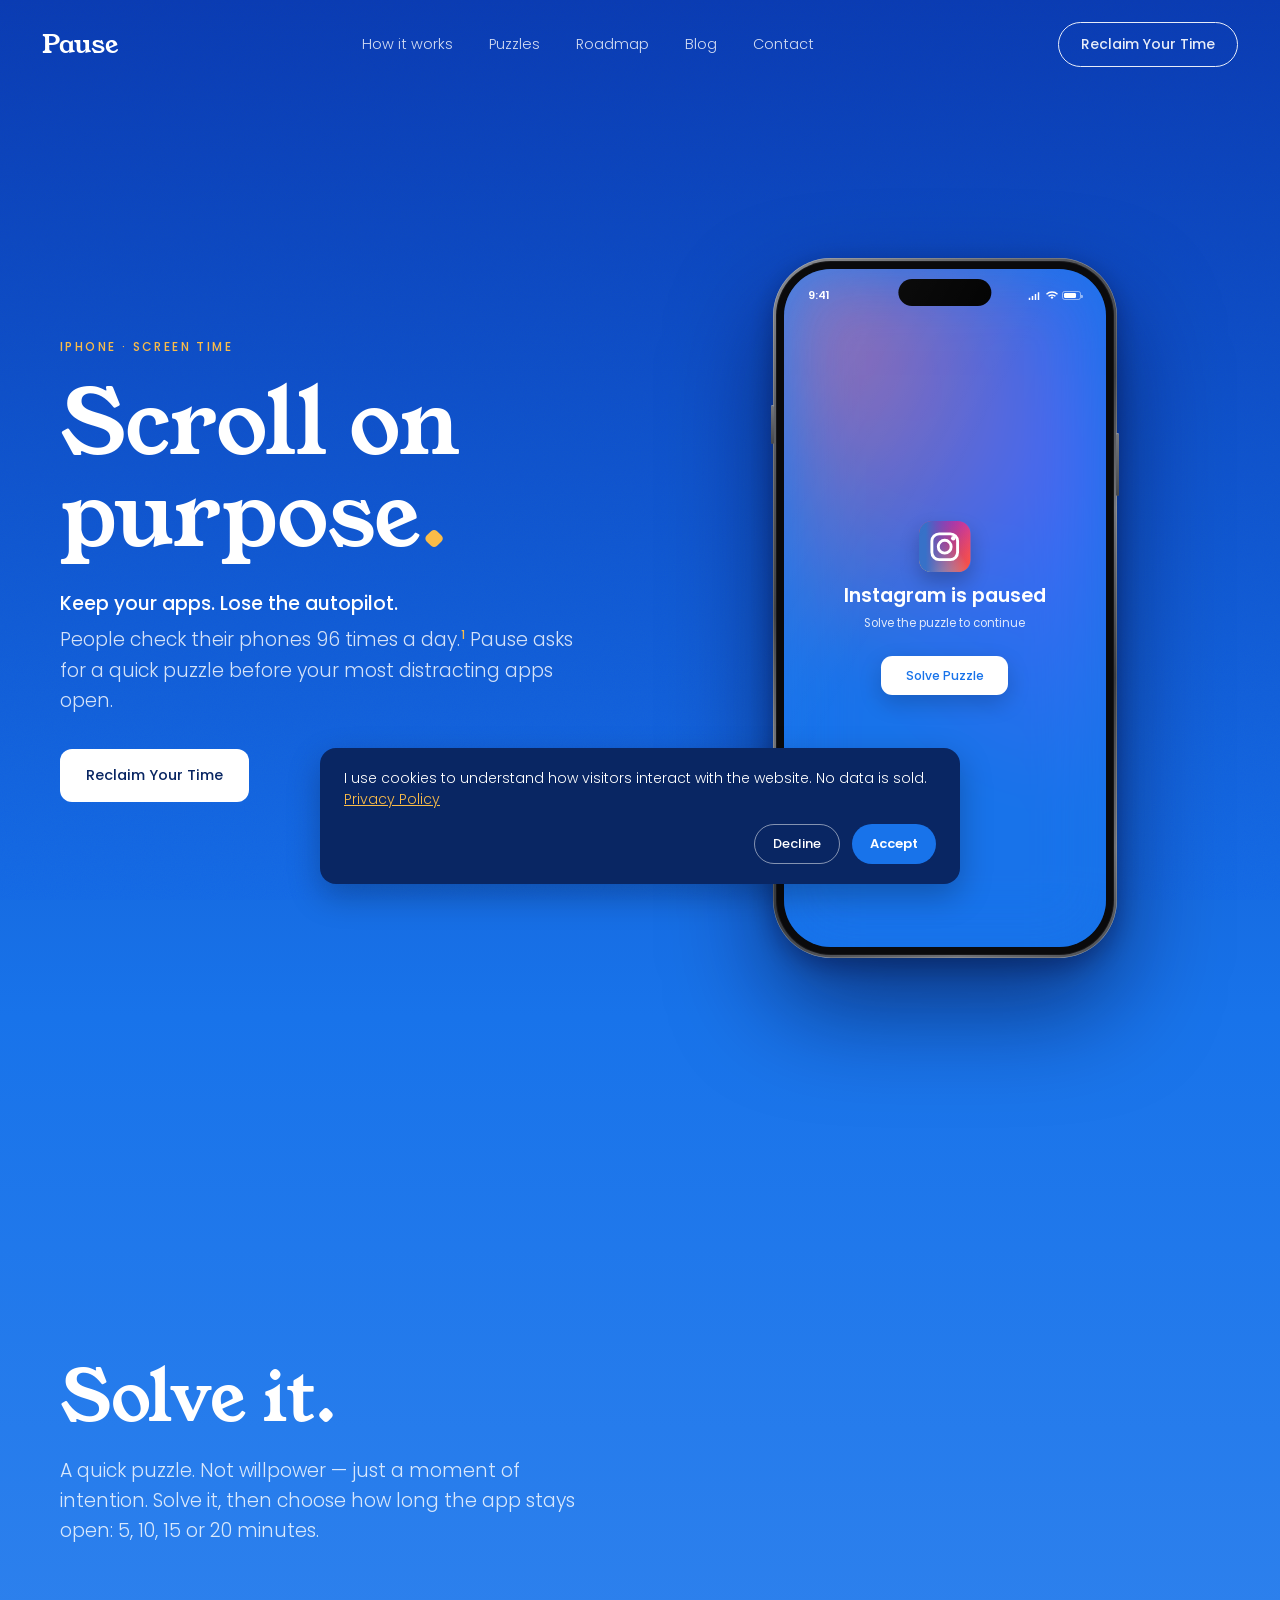
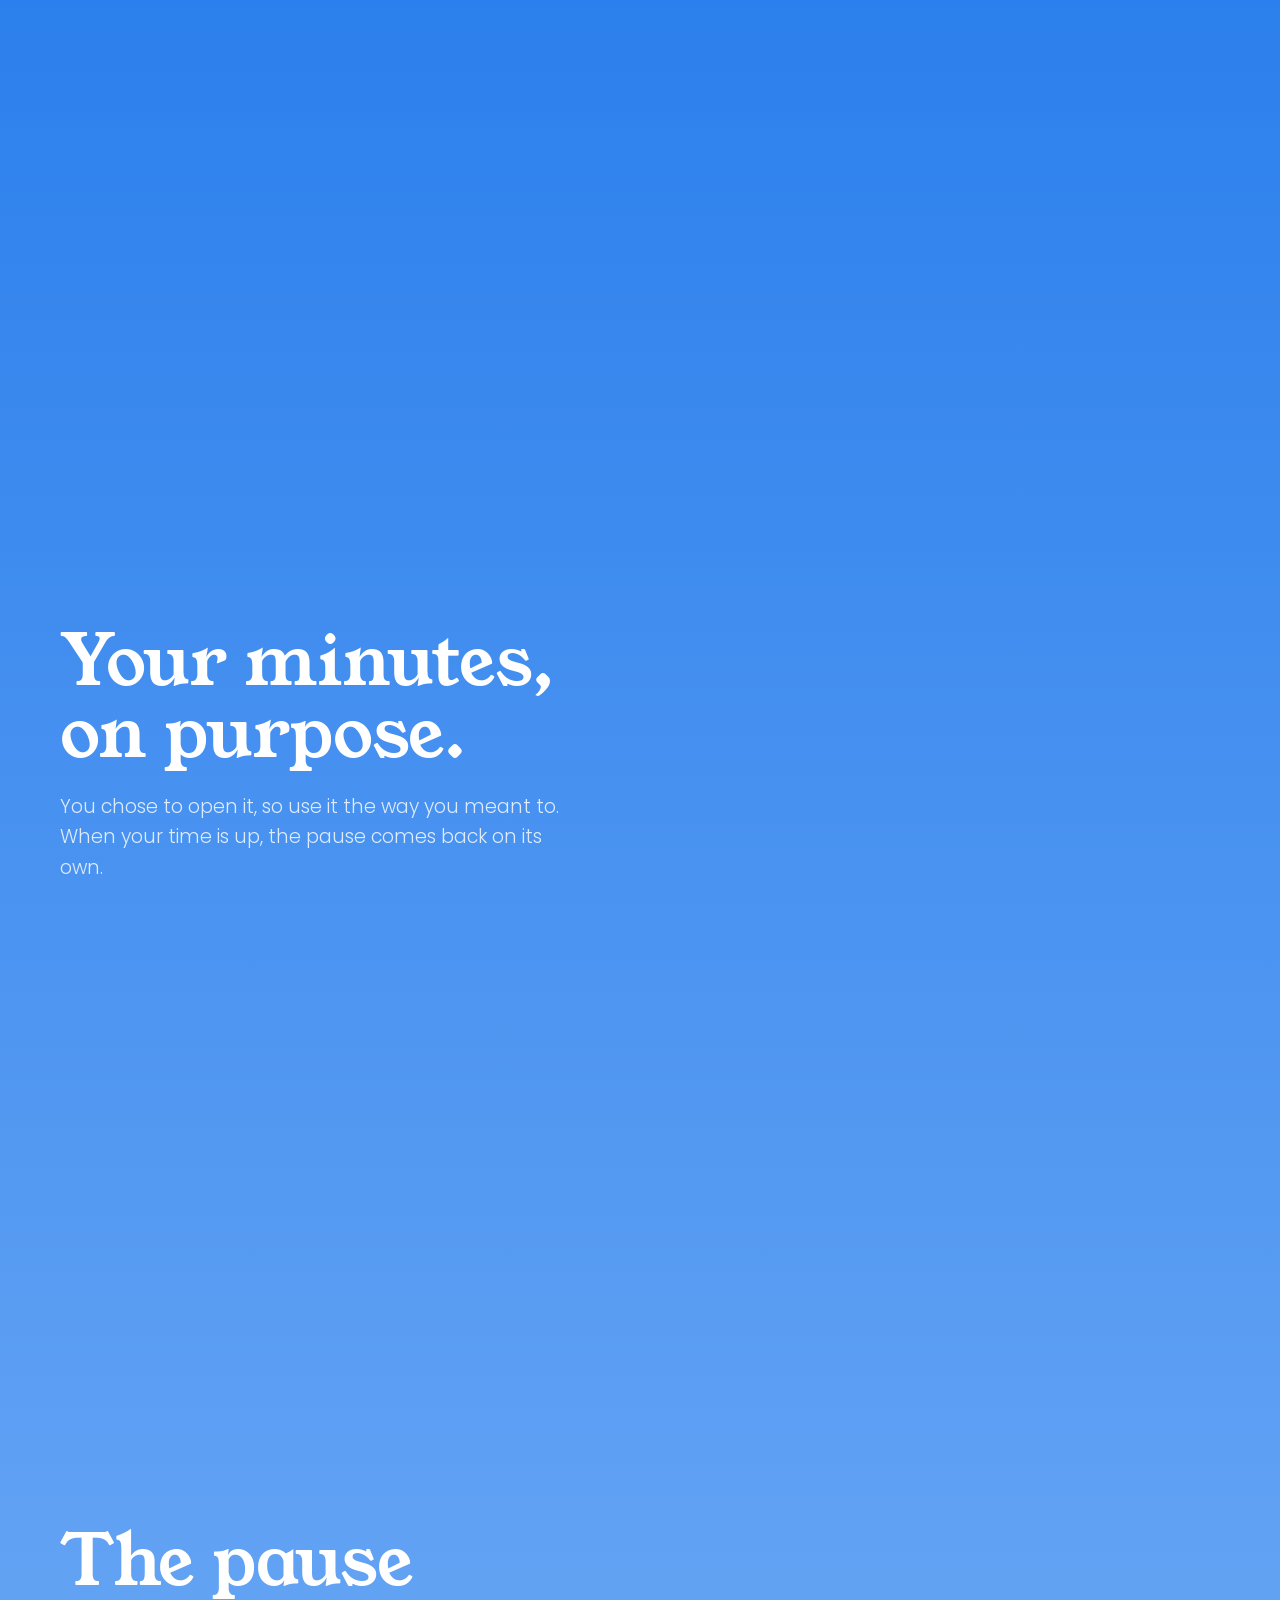
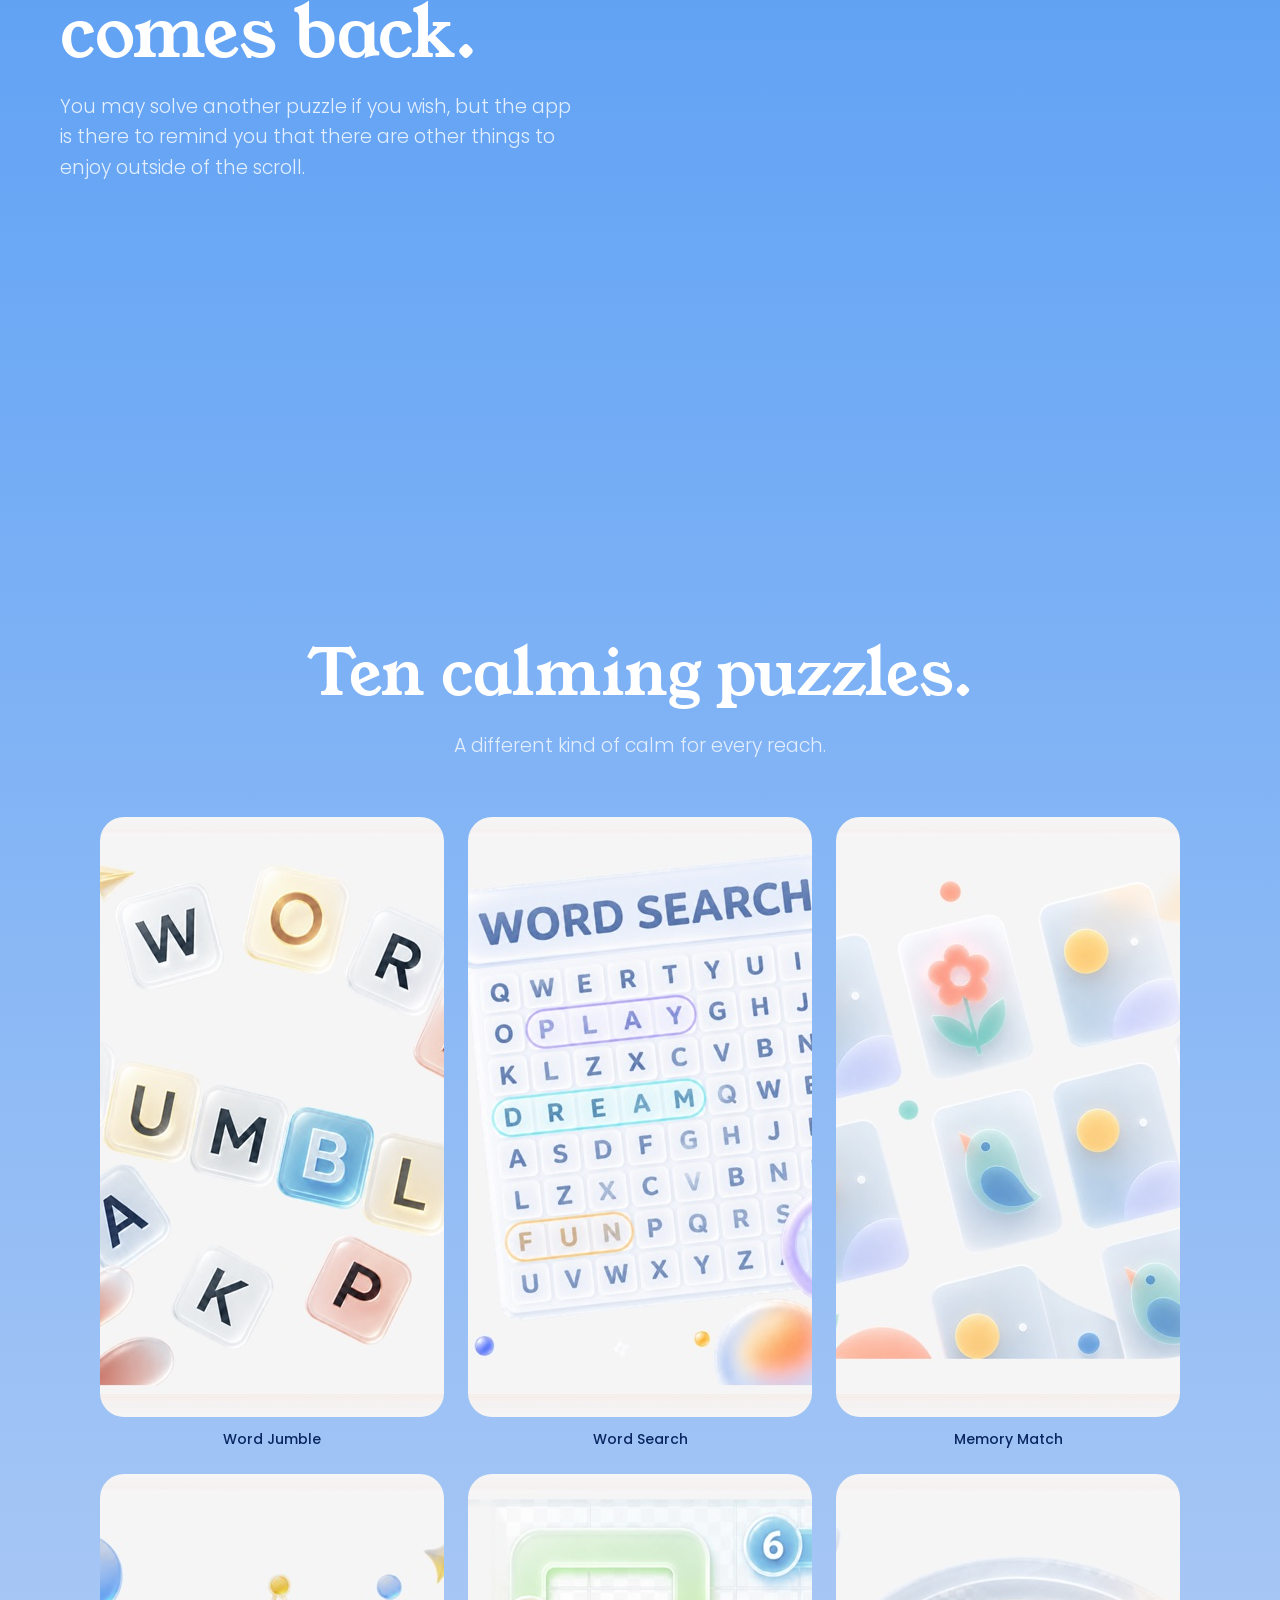
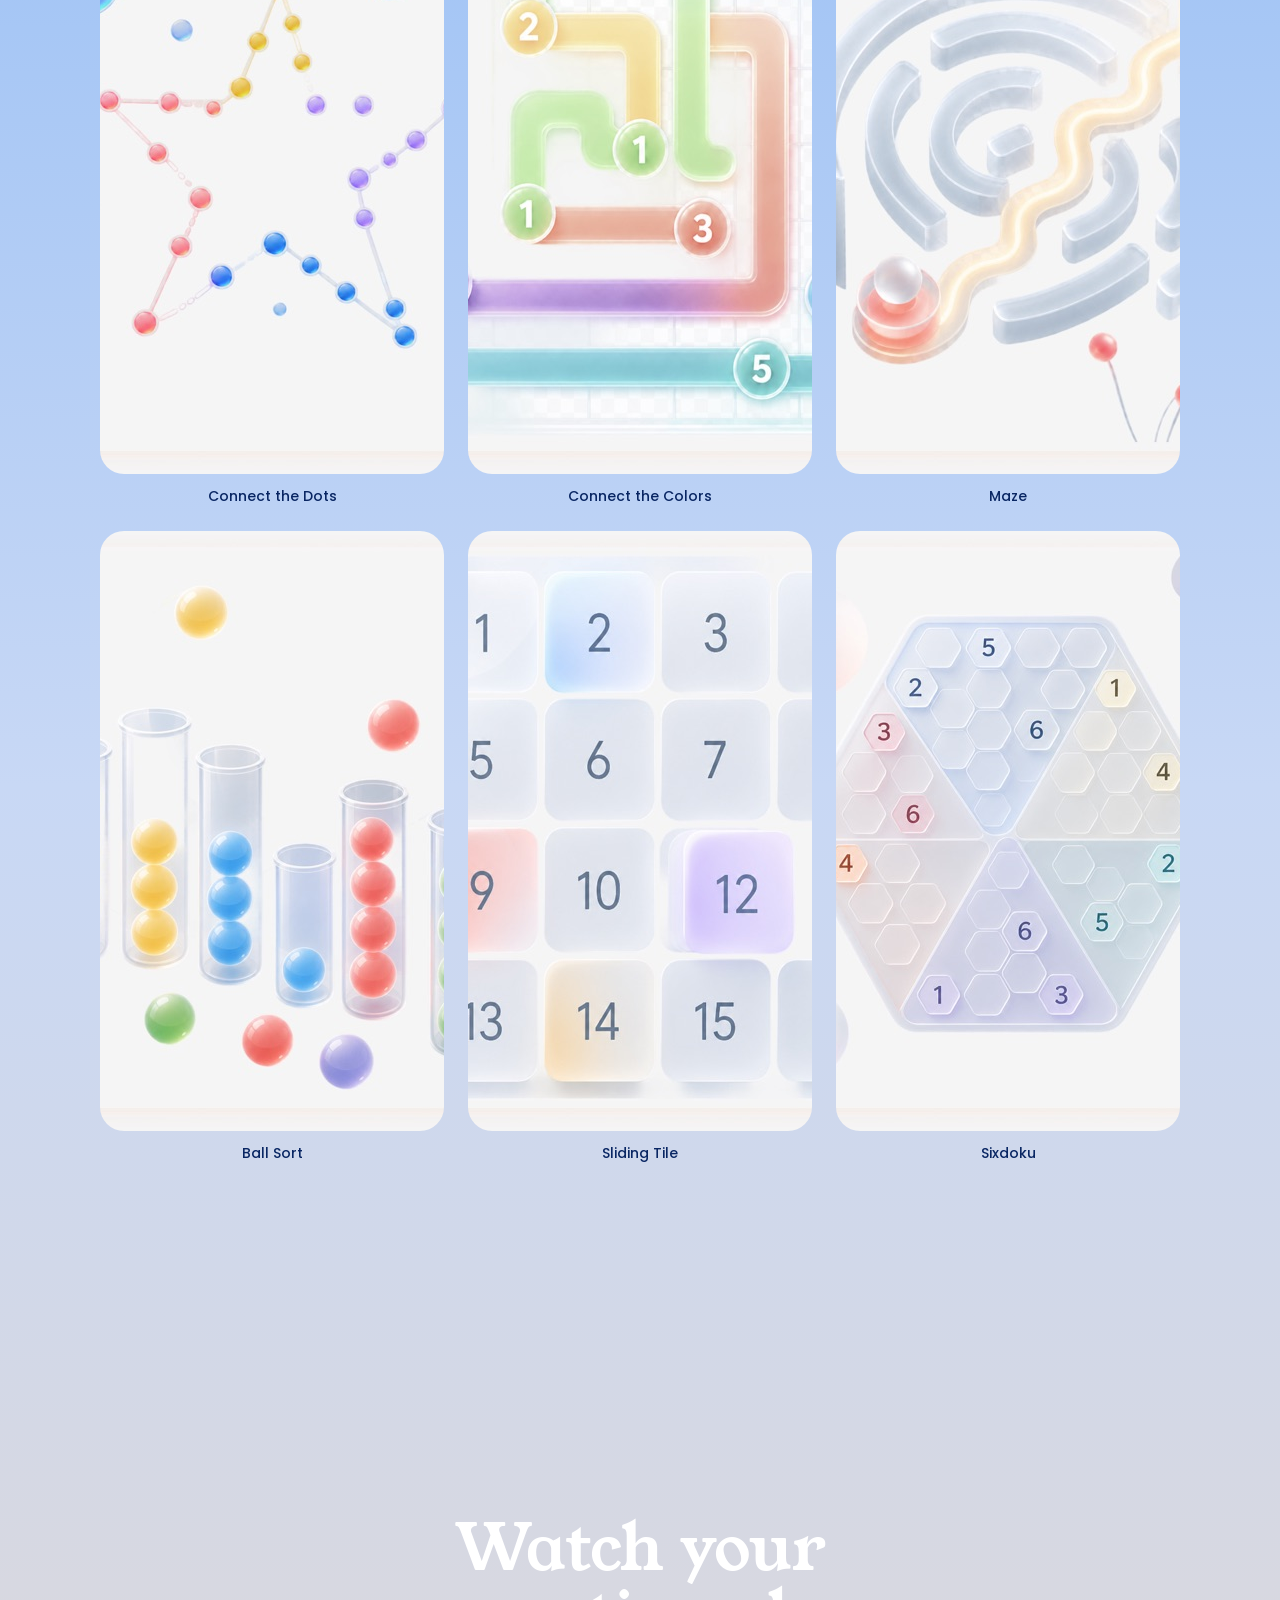
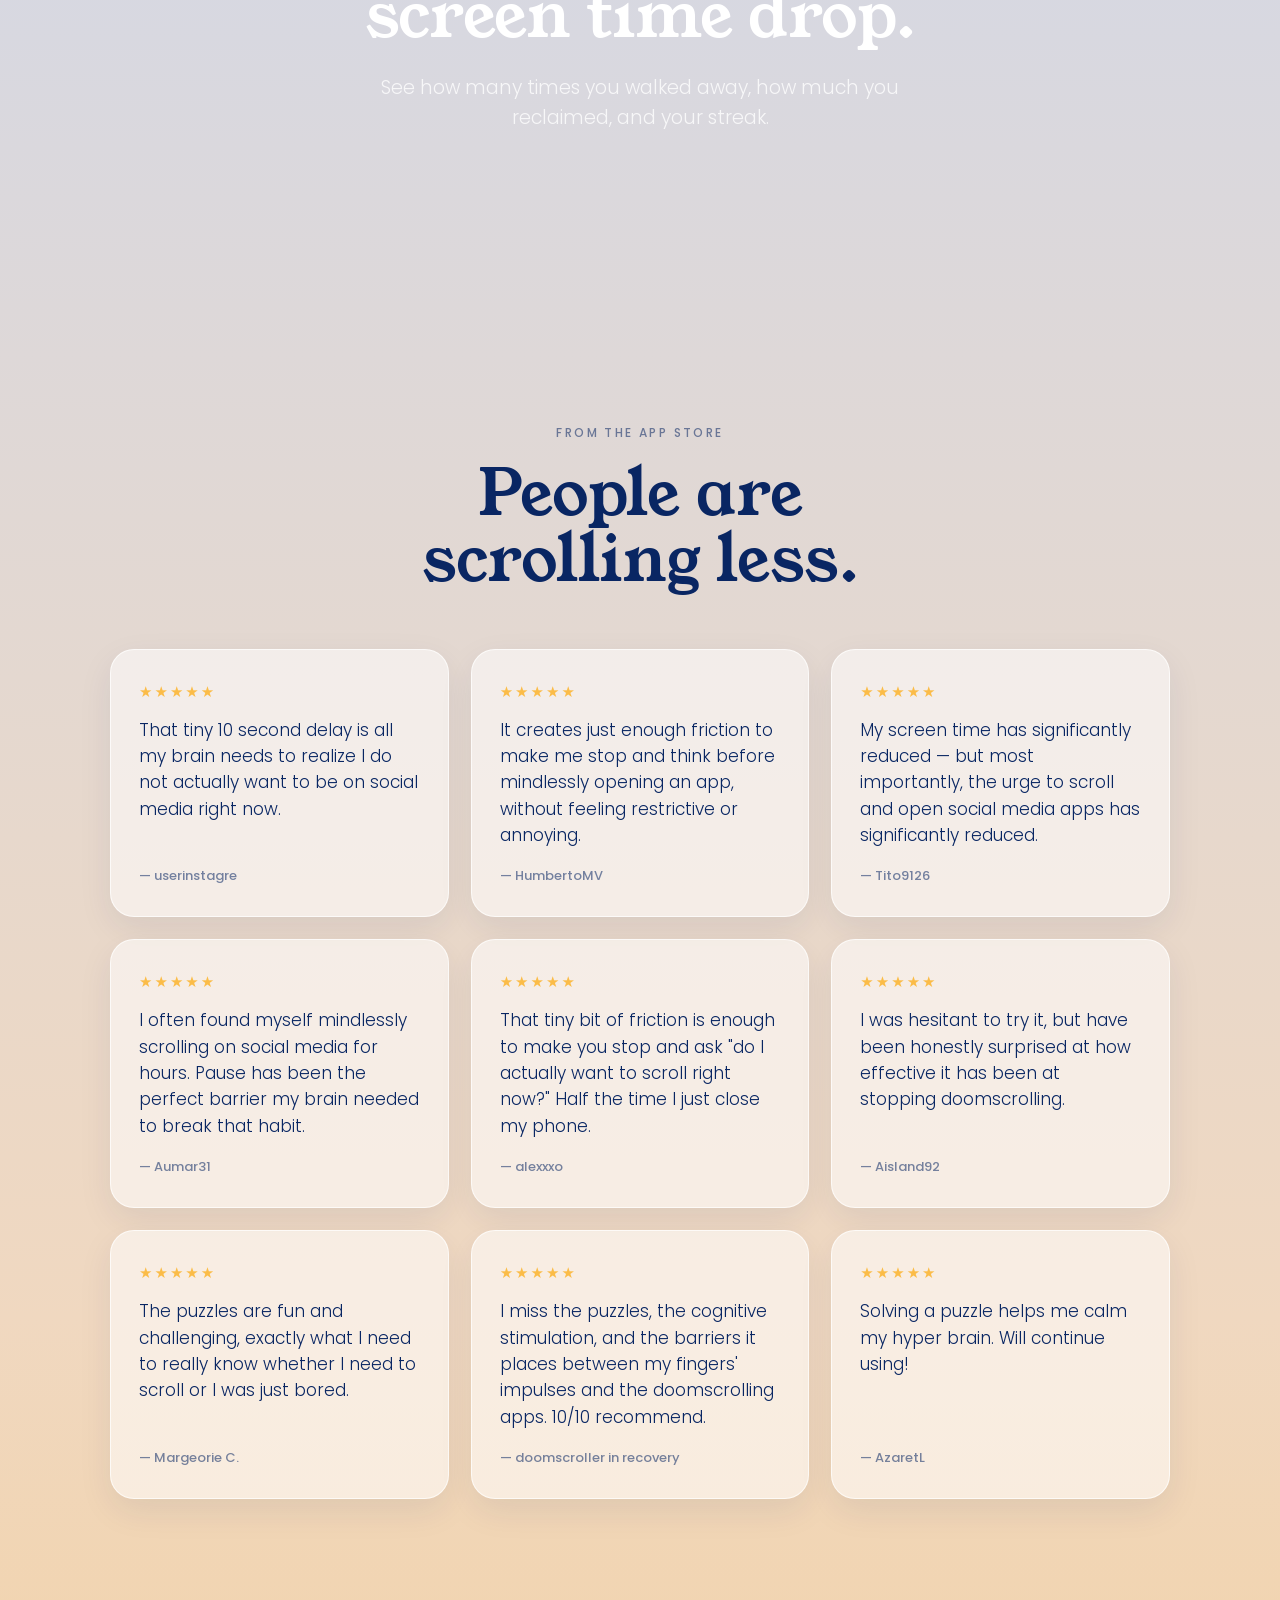
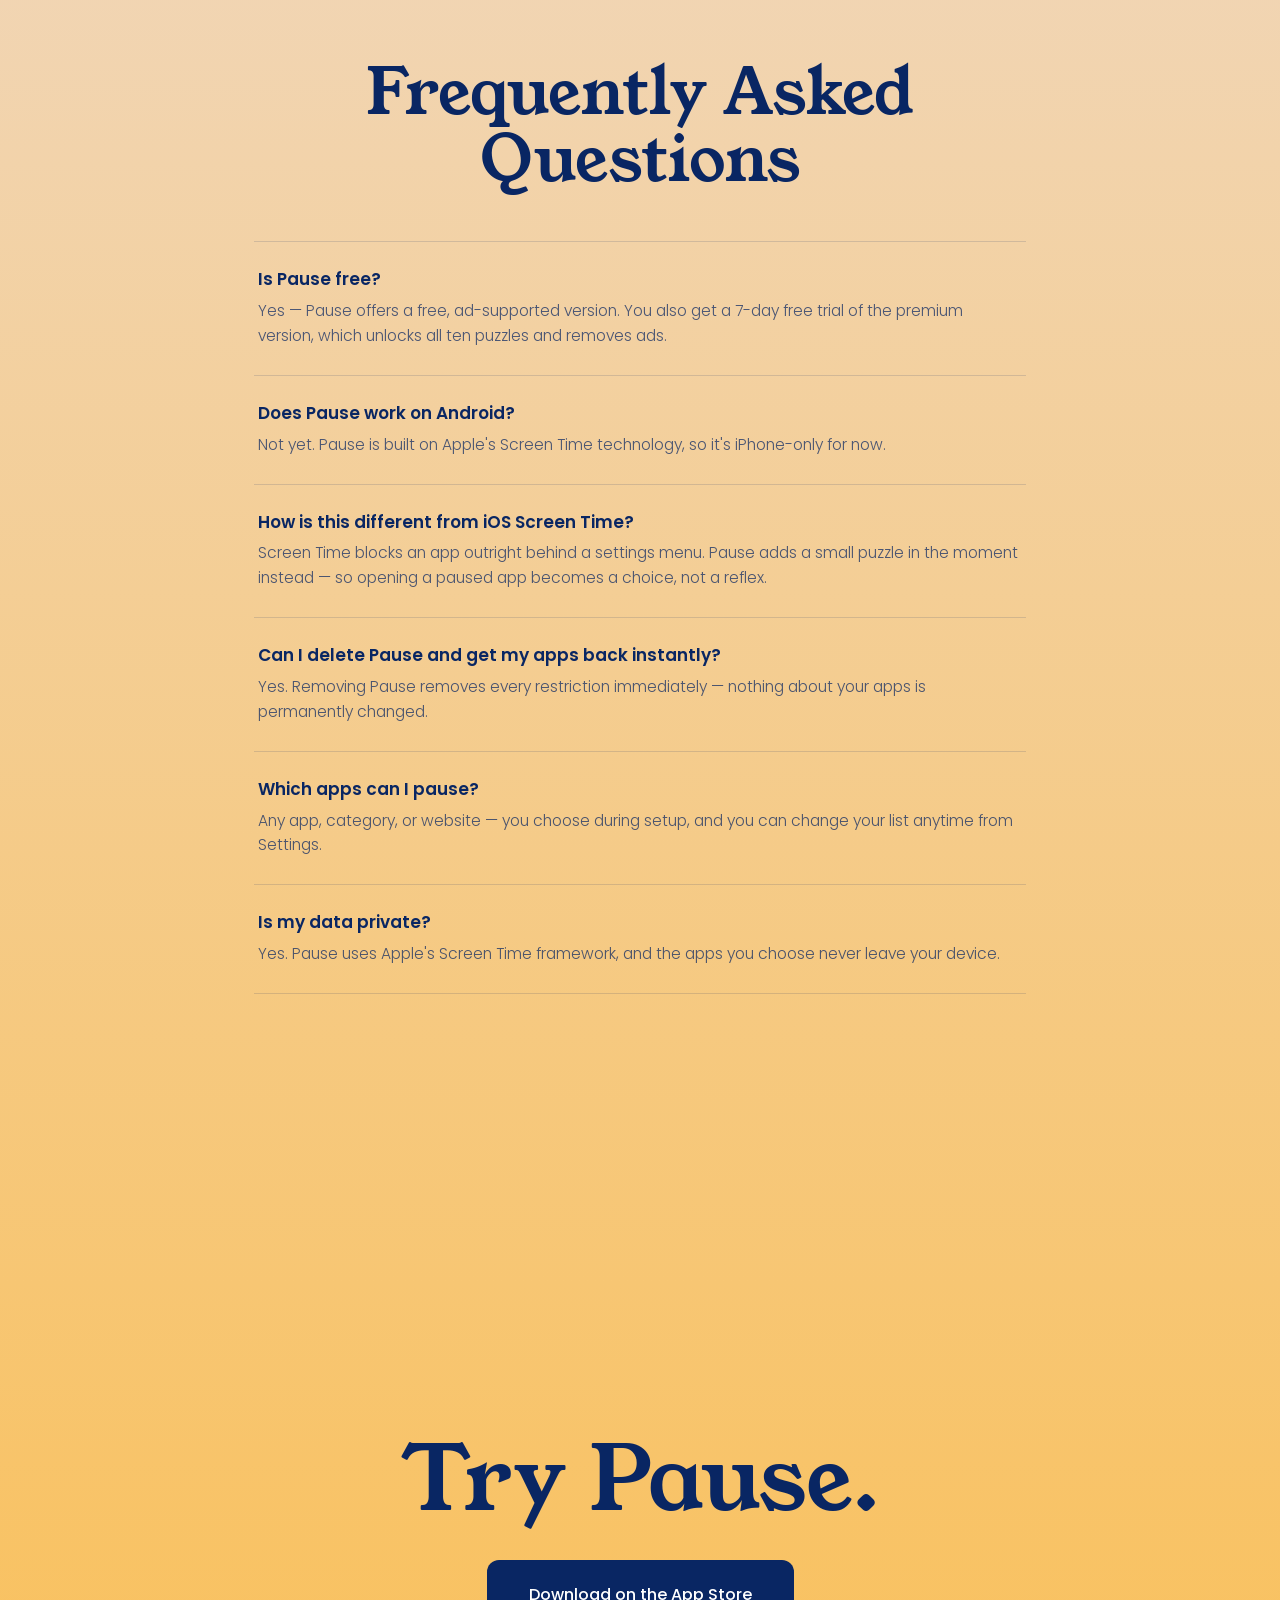
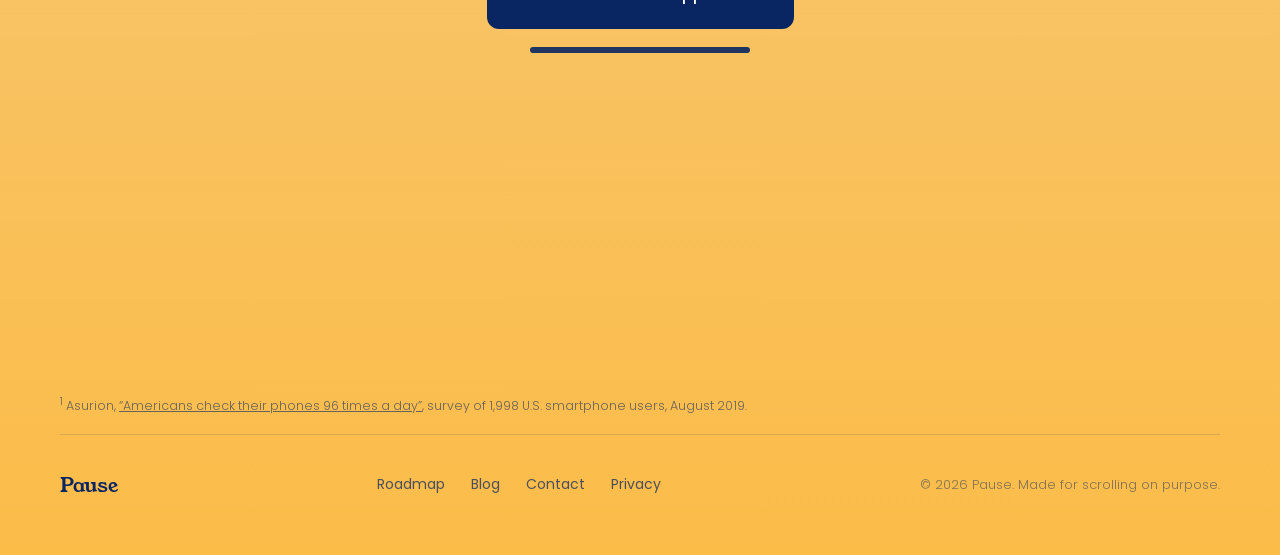
==== commit c49618b6: "Hero: People check their phones 96 times a day Co-Authored-By: Claude Opus 5.5 <noreply@anthropic.co" ====
--- a/index.html
+++ b/index.html
@@ -803,8 +803,8 @@
  ]
 }
 </script>
-<link rel="stylesheet" href="/assets/seasonal.css?v=4">
-<script src="/assets/seasonal.js?v=4"></script>
+<link rel="stylesheet" href="/assets/seasonal.css?v=6">
+<script src="/assets/seasonal.js?v=6"></script>
 </head>
 <body>
 
@@ -845,7 +845,7 @@
       <article class="chapter" data-ch="0">
         <div class="eyebrow">iPhone · Screen Time</div>
         <h1>Scroll on<br>purpose<span class="dot">.</span></h1>
-        <p class="sub"><strong class="lead">Keep your apps. Lose the autopilot.</strong> Americans check their phones 96 times a day.<sup class="fn-ref"><a href="#fn-96" aria-label="Source">1</a></sup> Pause asks for a quick puzzle before your most distracting apps open.</p>
+        <p class="sub"><strong class="lead">Keep your apps. Lose the autopilot.</strong> People check their phones 96 times a day.<sup class="fn-ref"><a href="#fn-96" aria-label="Source">1</a></sup> Pause asks for a quick puzzle before your most distracting apps open.</p>
         <div class="cta-row">
           <a href="https://apps.apple.com/us/app/pause-mindful-scrolling/id6781665628" class="appstore">Reclaim Your Time</a>
         </div>
--- a/assets/seasonal.css
+++ b/assets/seasonal.css
@@ -68,14 +68,12 @@
   background:rgba(122,85,214,.5);border-color:rgba(217,200,245,.35);color:#fff;opacity:1;
   backdrop-filter:blur(10px);-webkit-backdrop-filter:blur(10px);
 }
-html.season-halloween body.flipped .navcta{border-color:rgba(42,21,68,.15)}
+html.season-halloween body.flipped .navcta{color:#2A1544;border-color:rgba(42,21,68,.15)}
 
-/* "Halloween themed" callout beside the hero's iPhone · Screen Time label. */
+/* "Halloween themed" beside the hero's iPhone · Screen Time label, styled
+   as part of the same label. */
 .season-tag{display:none}
-html.season-halloween .season-tag{
-  display:inline-block;margin-left:10px;padding:5px 12px;border-radius:999px;
-  background:#F6632D;color:#fff;font-size:11px;letter-spacing:1.6px;vertical-align:1px;
-}
+html.season-halloween .season-tag{display:inline}
 
 /* Blog, roadmap, contact and privacy heroes. */
 html.season-halloween .hero{
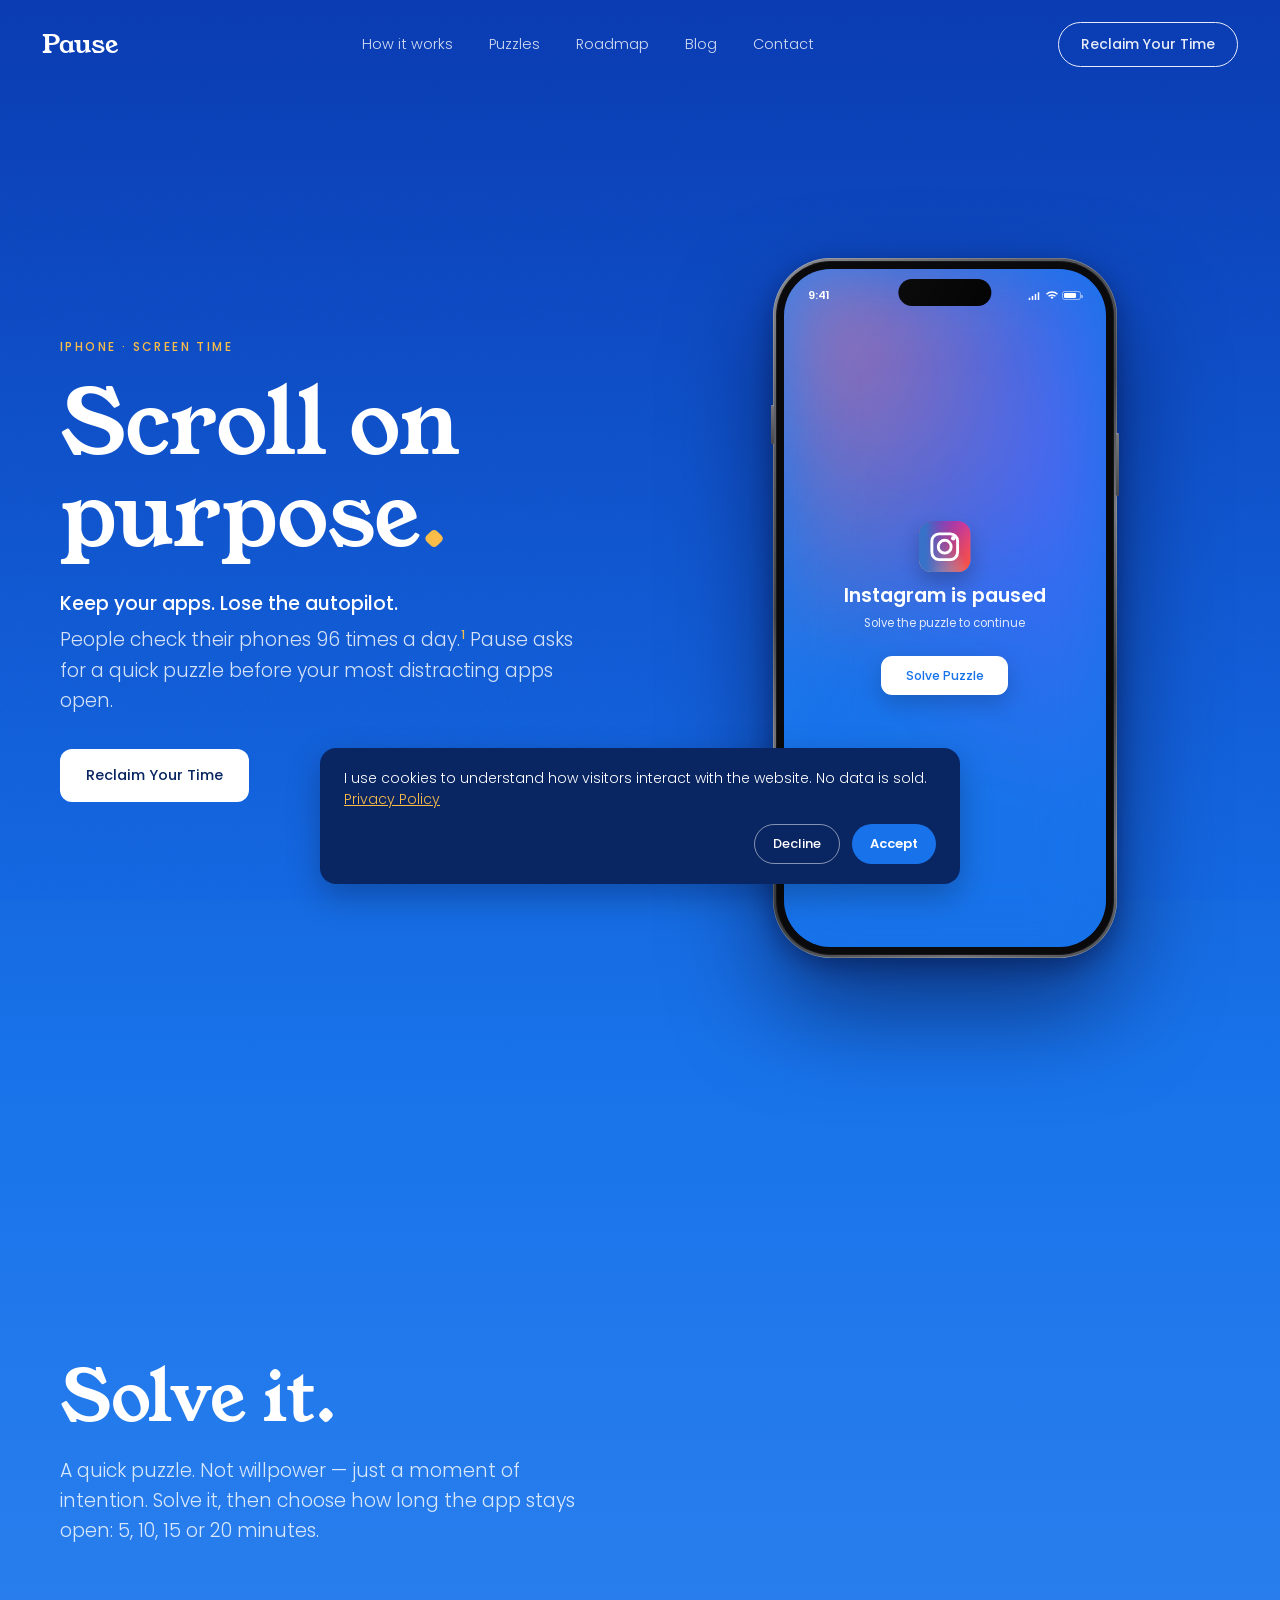
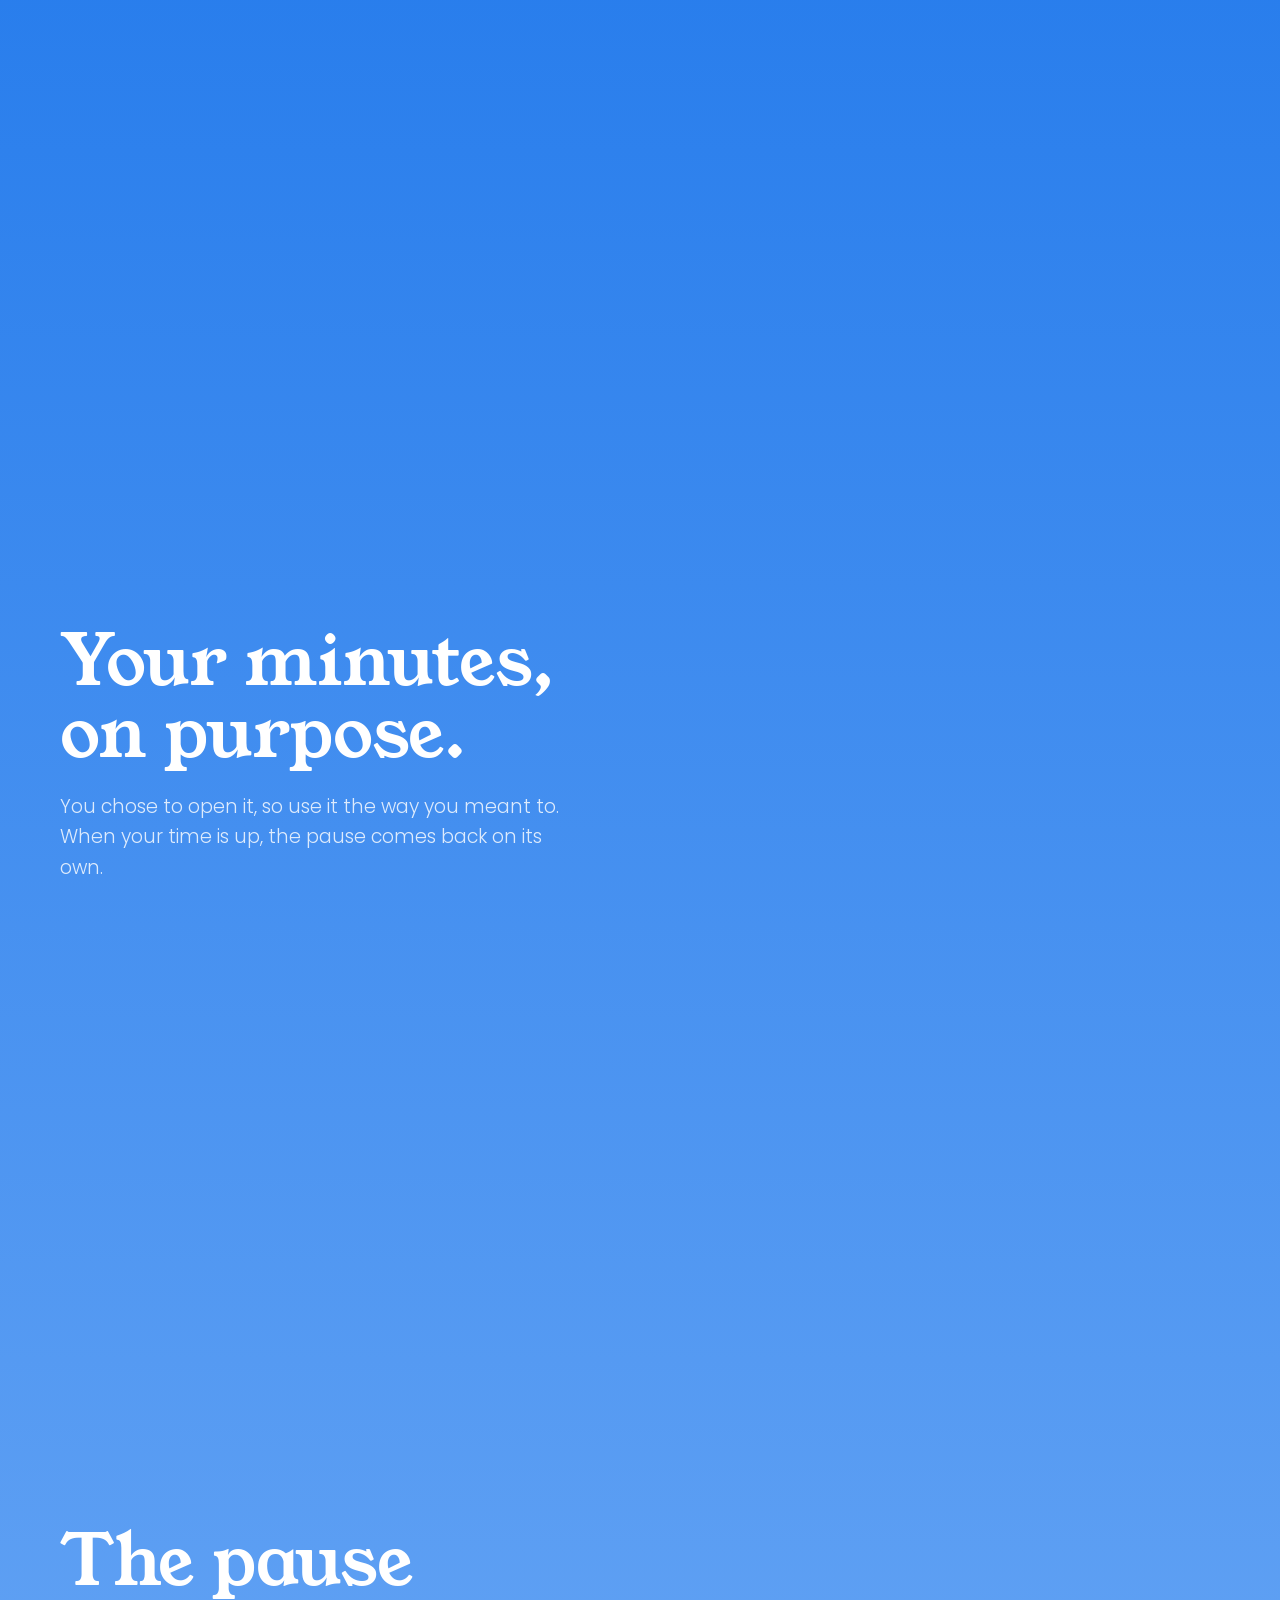
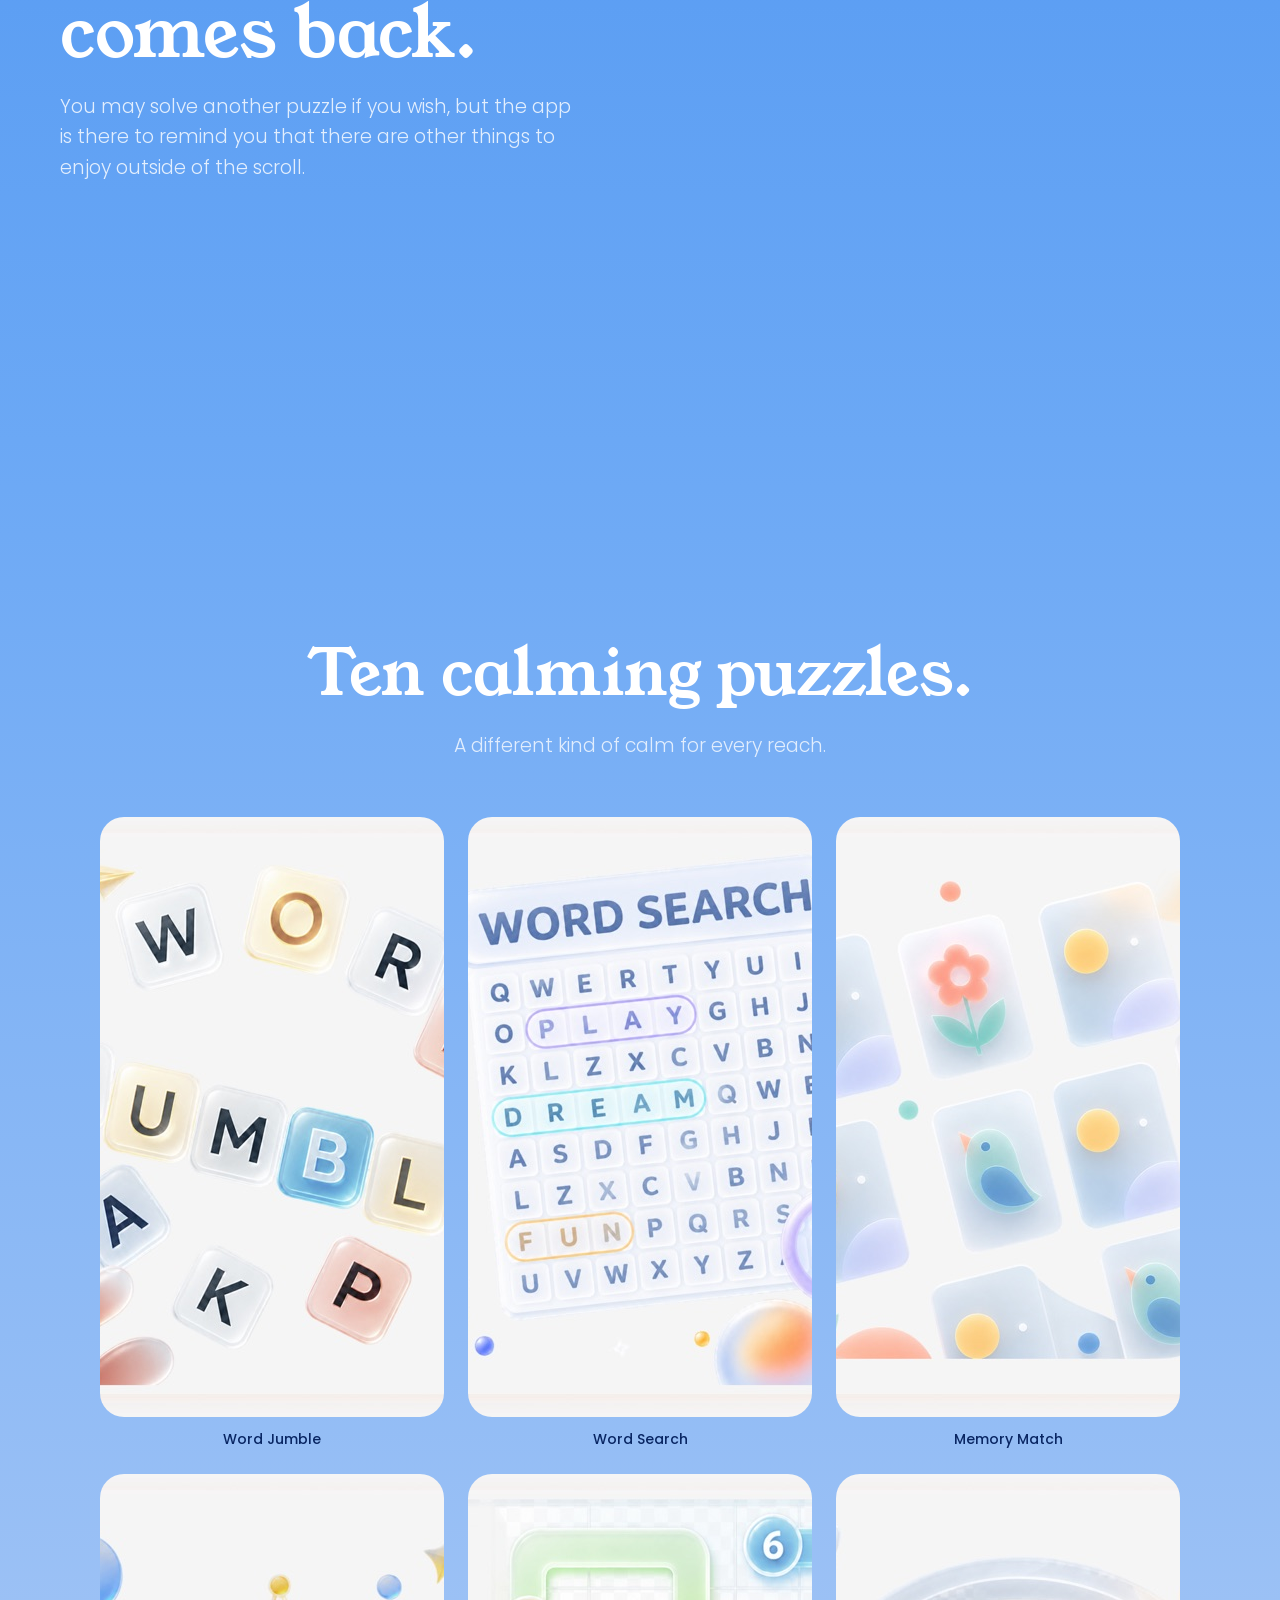
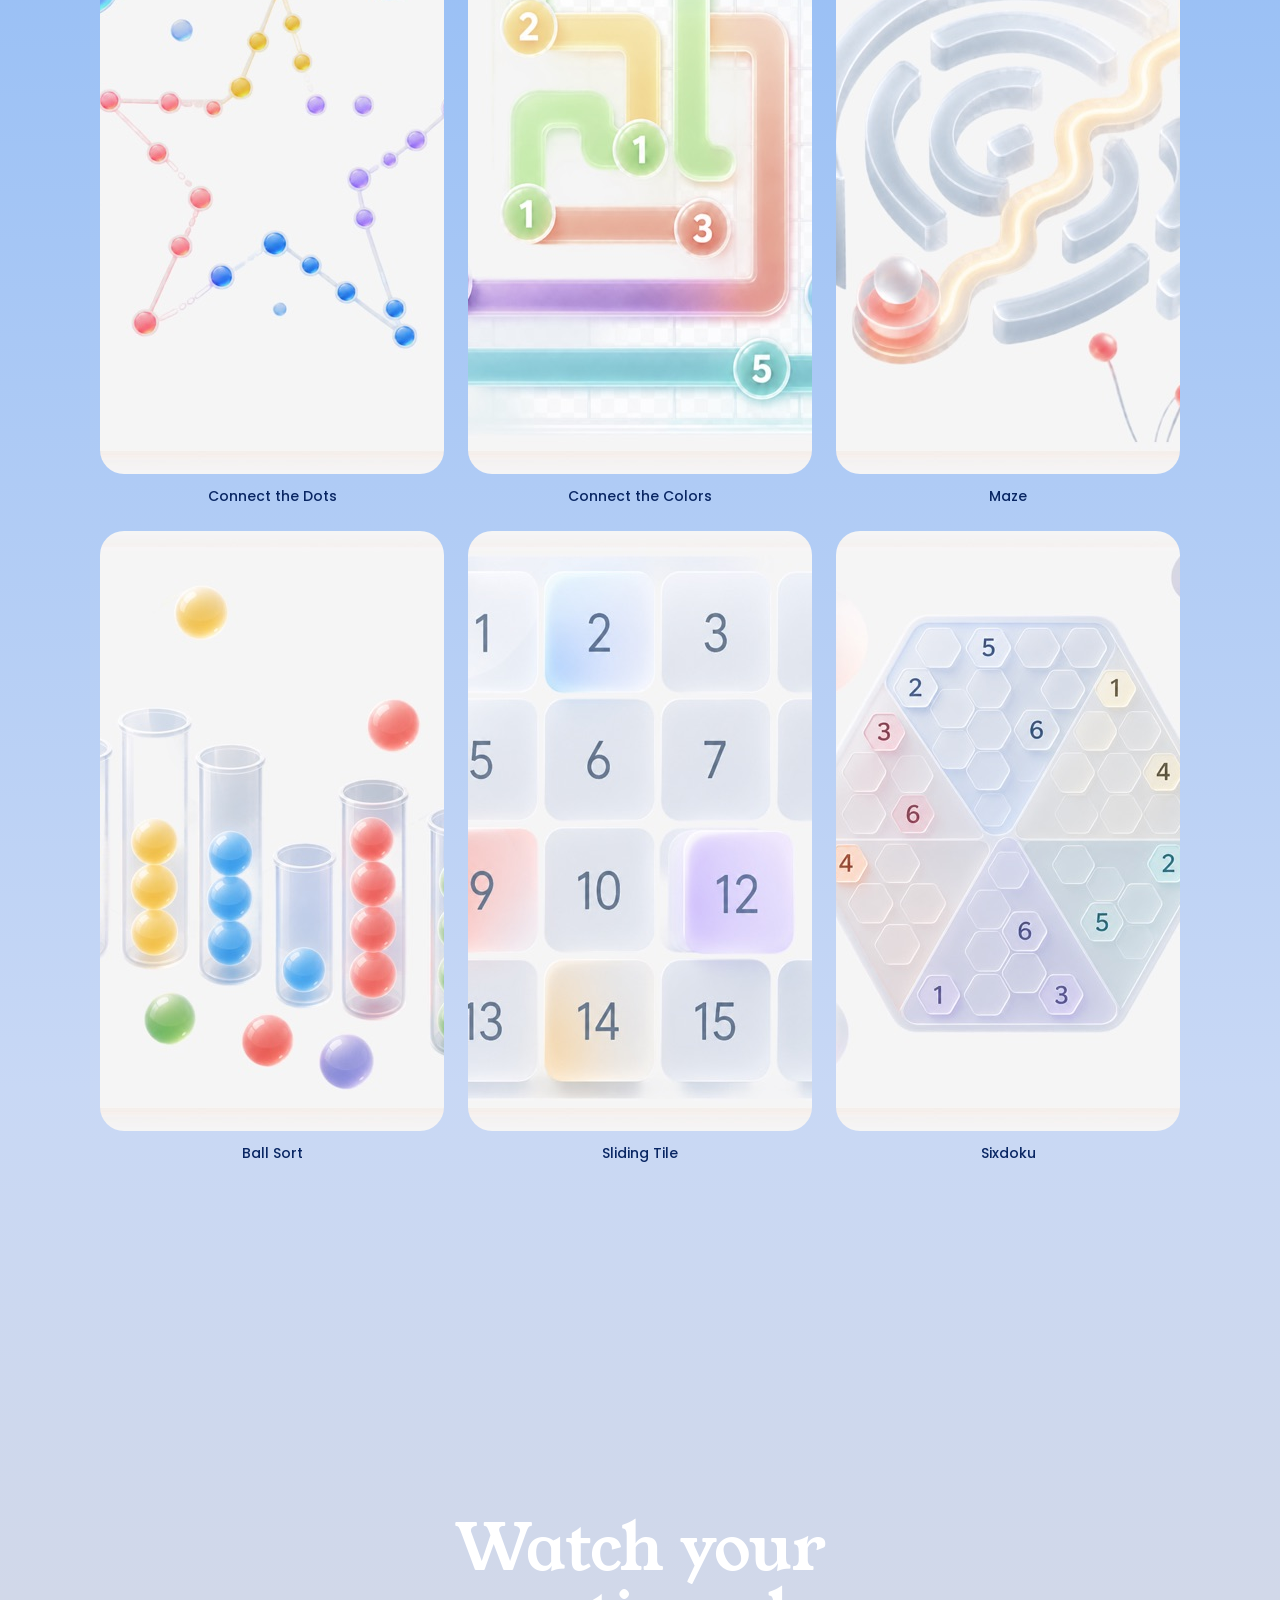
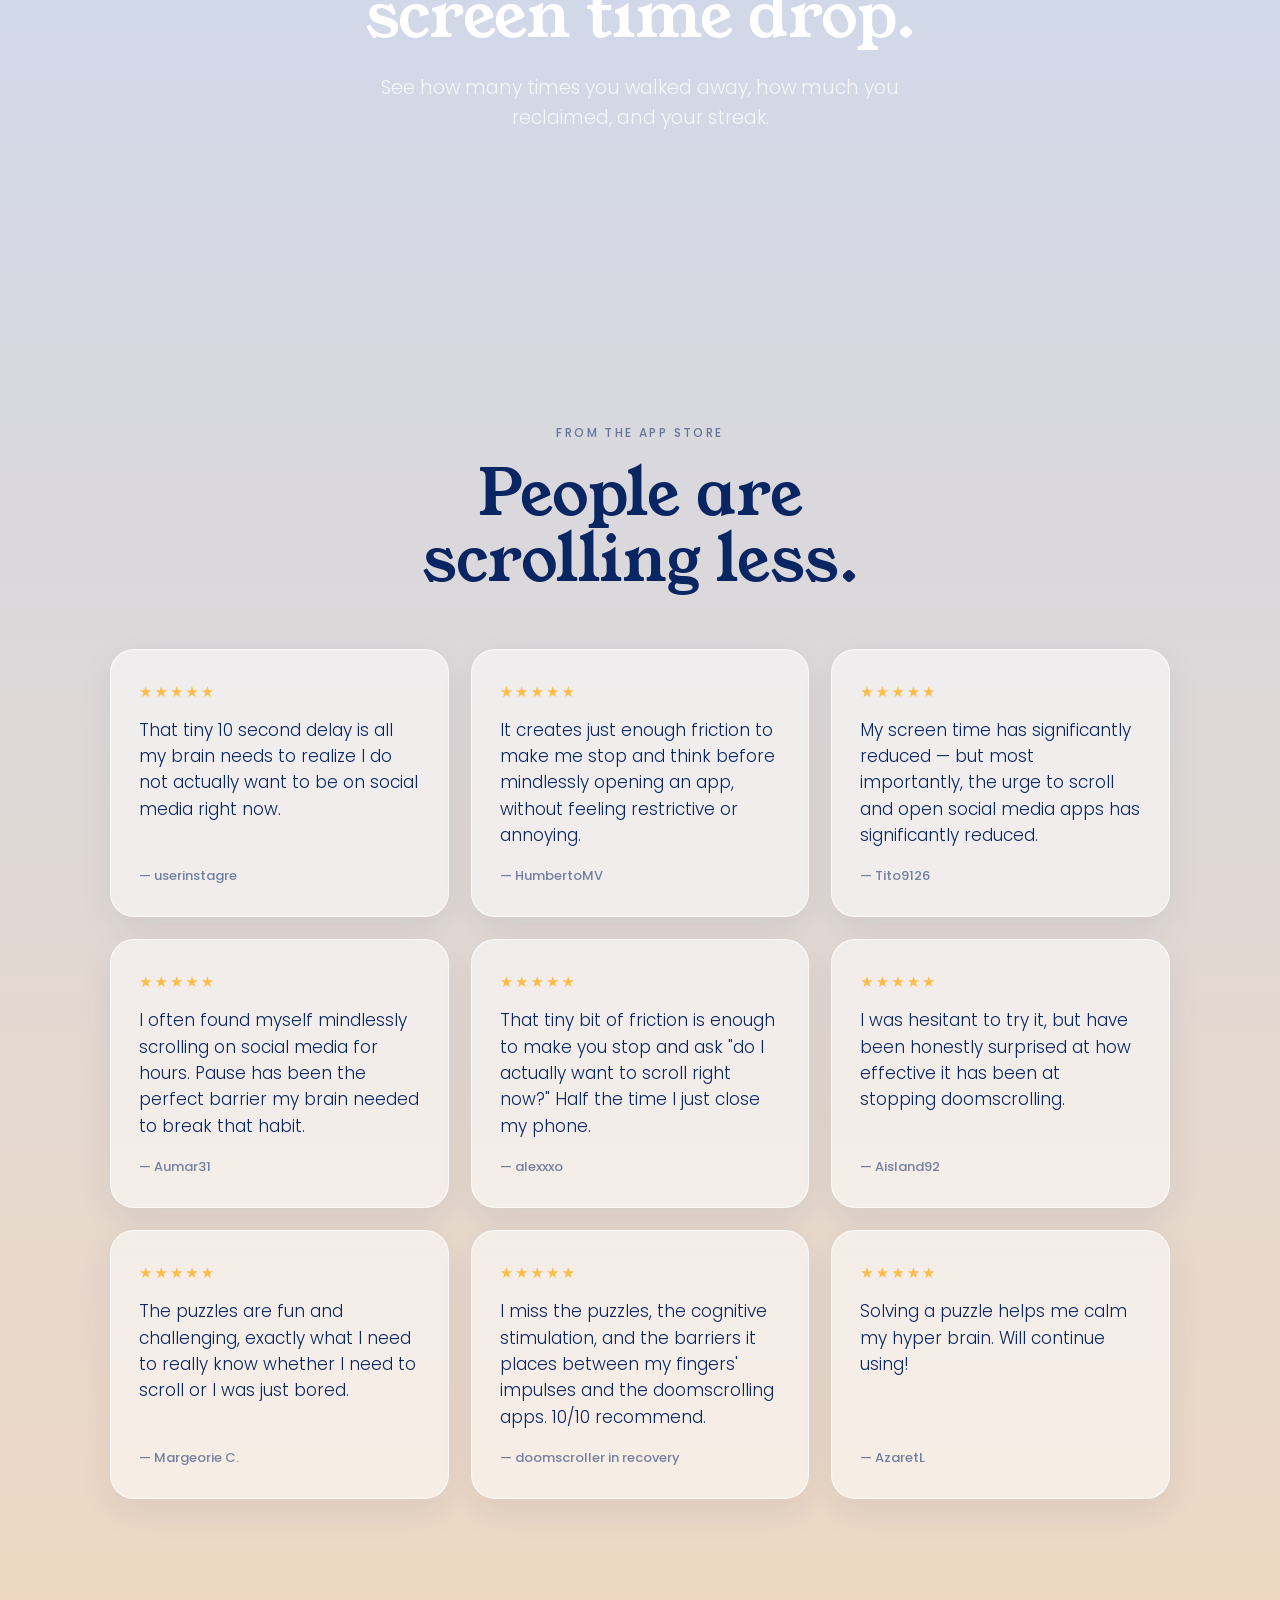
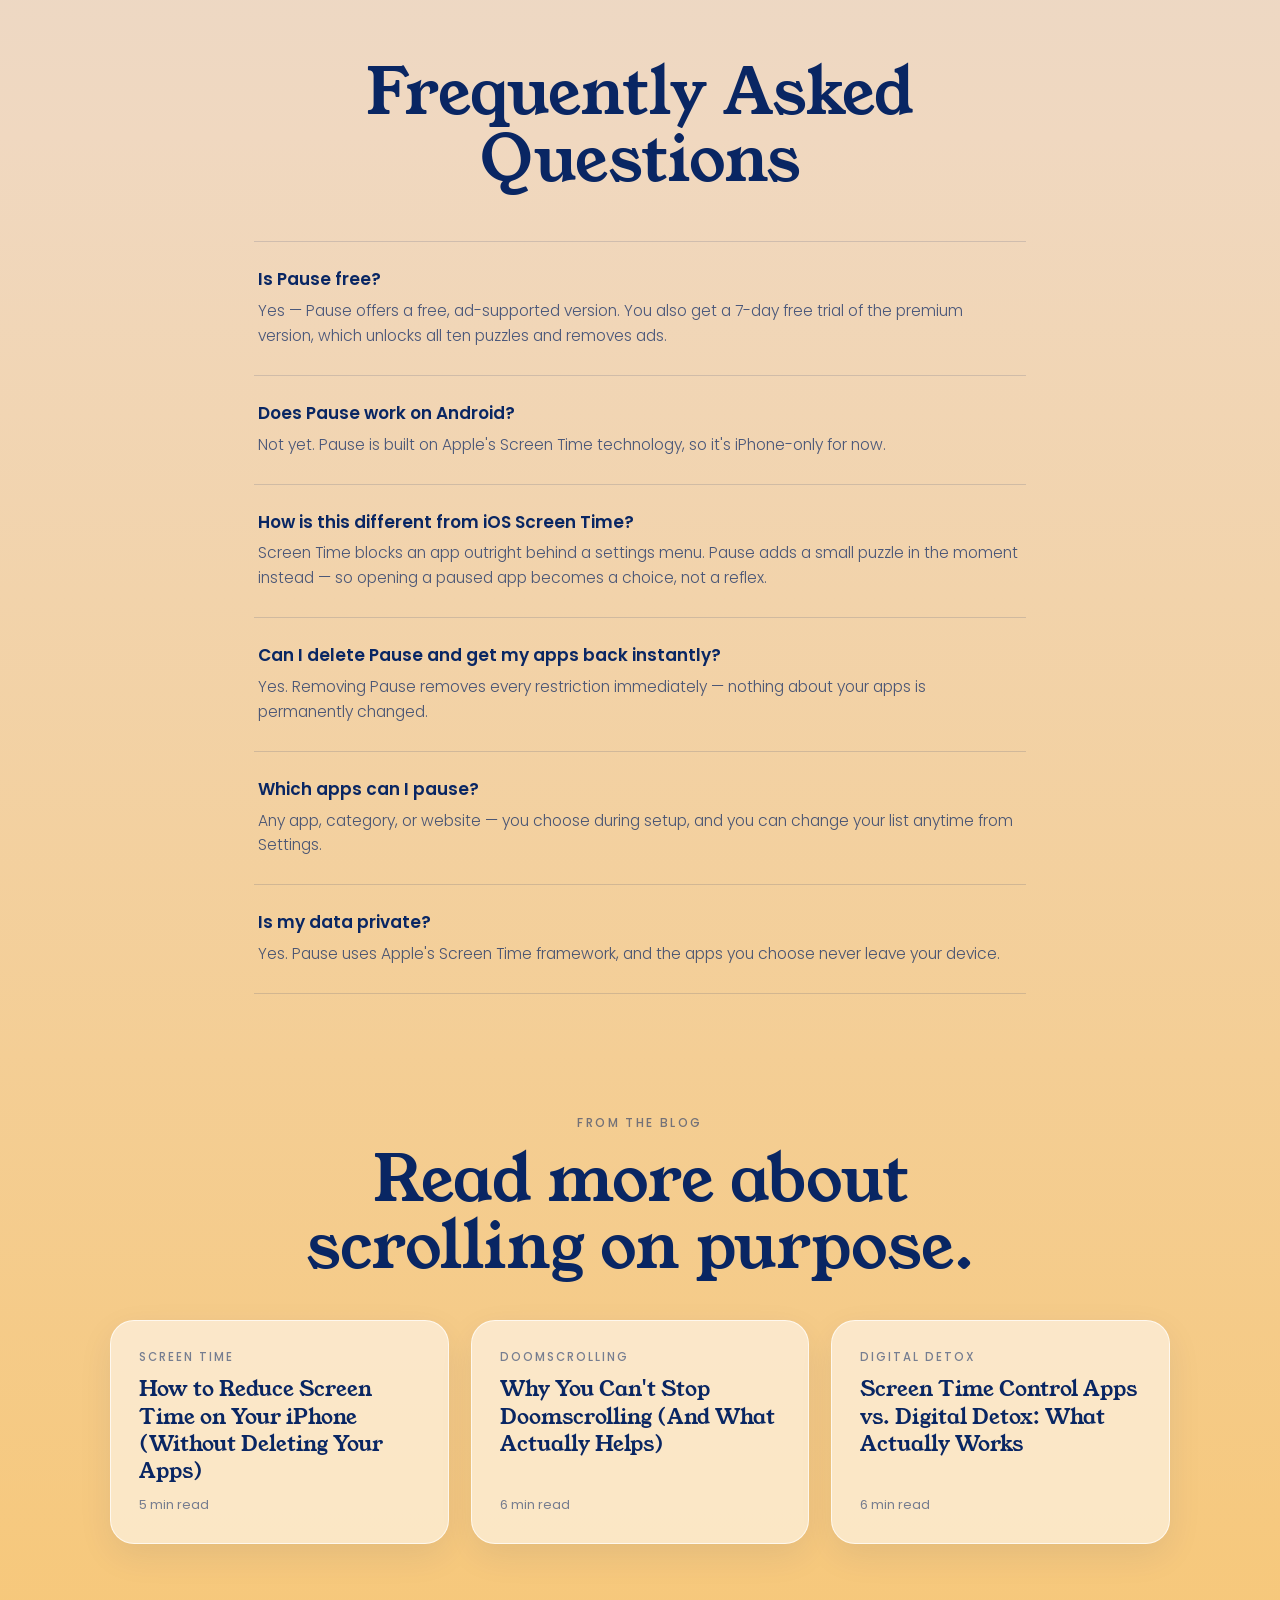
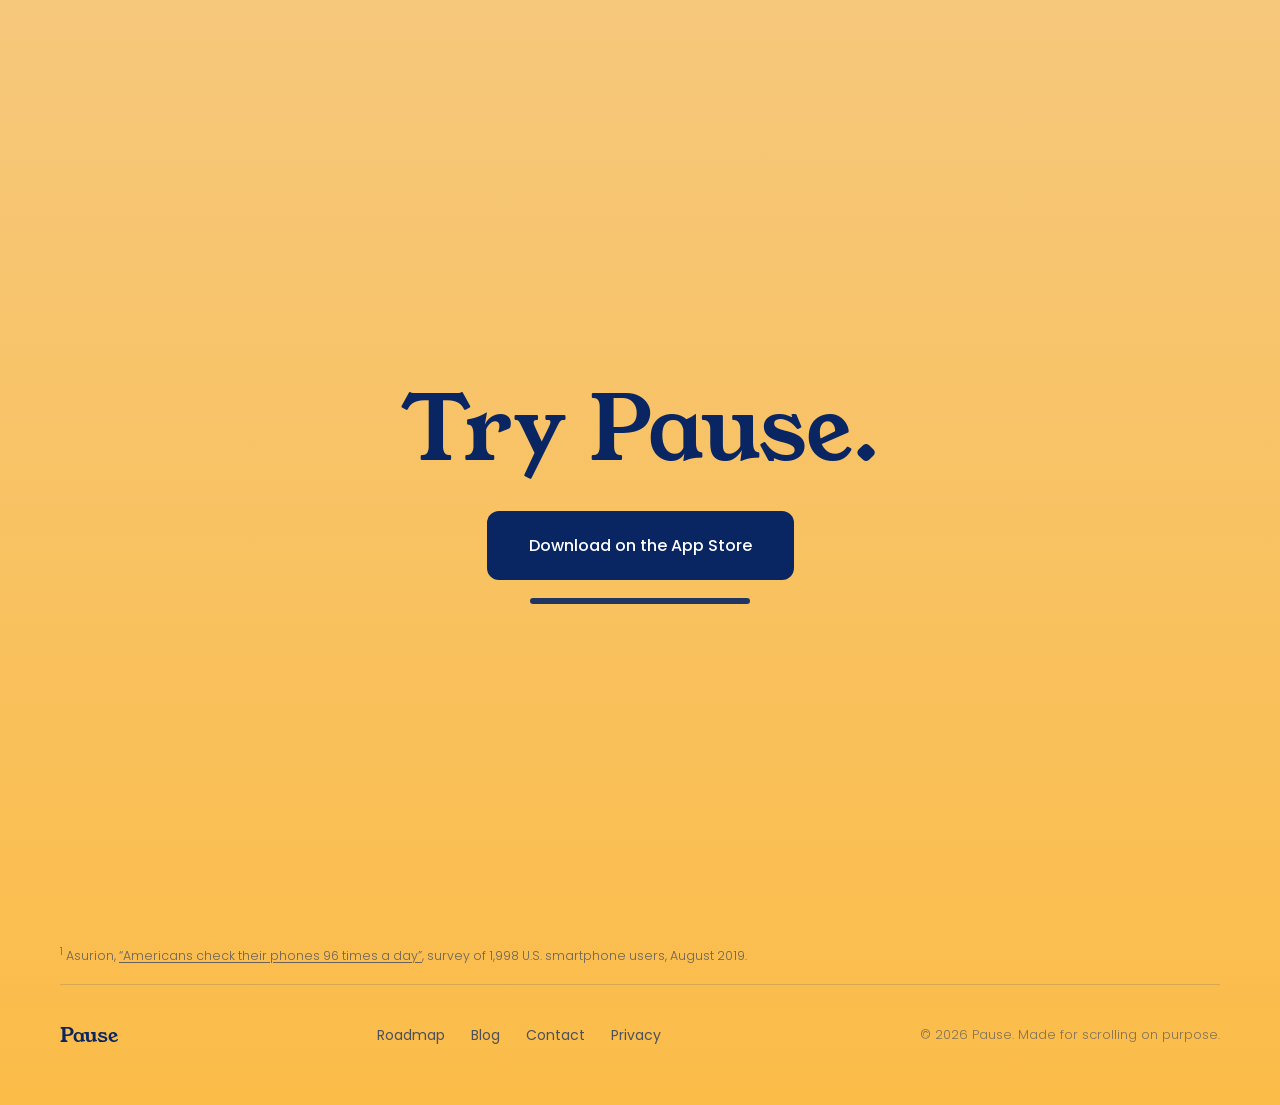
==== commit 7f2c7a73: "Link every blog post from the homepage and from each other Co-Authored-By: Claude Opus 5.5 <noreply@" ====
--- a/index.html
+++ b/index.html
@@ -539,6 +539,20 @@
   }
   .end .appstore{background:var(--navy);color:#fff;padding:22px 42px;font-size:16px}
   .end-under{display:block;width:220px;height:6px;margin-top:18px;background:var(--navy);border-radius:3px;opacity:.9}
+
+  /* From the blog: crawlable links from the homepage to every post. */
+  .blog-row{position:relative;z-index:10;max-width:1180px;margin:0 auto;padding:20px 60px 100px}
+  .blog-row .faq-head{margin-bottom:40px}
+  .blog-grid{display:grid;grid-template-columns:repeat(3,1fr);gap:22px}
+  .blog-card{
+    display:flex;flex-direction:column;gap:10px;text-decoration:none;
+    background:rgba(255,255,255,.55);border:1px solid rgba(255,255,255,.7);
+    border-radius:24px;padding:28px;box-shadow:0 12px 34px rgba(9,38,99,.08);
+  }
+  .blog-card .tag{font-size:11.5px;font-weight:500;letter-spacing:2px;text-transform:uppercase;color:rgba(9,38,99,.55)}
+  .blog-card h3{font-family:'Young Serif',serif;font-weight:400;font-size:21px;line-height:1.3;color:var(--navy)}
+  .blog-card .meta{font-size:13px;font-weight:400;color:rgba(9,38,99,.55);margin-top:auto}
+  @media (max-width:1000px){ .blog-grid{grid-template-columns:1fr} .blog-row{padding:10px 20px 70px} }
 
   /* FAQ block — sits on the warm/amber part of the page gradient
      so we style everything for the flipped/navy ink state. */
@@ -1156,6 +1170,31 @@
     </div>
   </section>
 
+  <!-- From the blog -->
+  <section class="blog-row">
+    <div class="faq-head">
+      <div class="faq-eyebrow">From the blog</div>
+      <h2>Read more about<br>scrolling on purpose.</h2>
+    </div>
+    <div class="blog-grid">
+      <a class="blog-card" href="/blog/reduce-iphone-screen-time.html">
+        <span class="tag">Screen Time</span>
+        <h3>How to Reduce Screen Time on Your iPhone (Without Deleting Your Apps)</h3>
+        <span class="meta">5 min read</span>
+      </a>
+      <a class="blog-card" href="/blog/why-you-cant-stop-doomscrolling.html">
+        <span class="tag">Doomscrolling</span>
+        <h3>Why You Can't Stop Doomscrolling (And What Actually Helps)</h3>
+        <span class="meta">6 min read</span>
+      </a>
+      <a class="blog-card" href="/blog/screen-time-control-vs-digital-detox.html">
+        <span class="tag">Digital Detox</span>
+        <h3>Screen Time Control Apps vs. Digital Detox: What Actually Works</h3>
+        <span class="meta">6 min read</span>
+      </a>
+    </div>
+  </section>
+
   <section class="end">
     <h2>Try Pause.</h2>
     <a href="https://apps.apple.com/us/app/pause-mindful-scrolling/id6781665628" class="appstore">Download on the App Store</a>
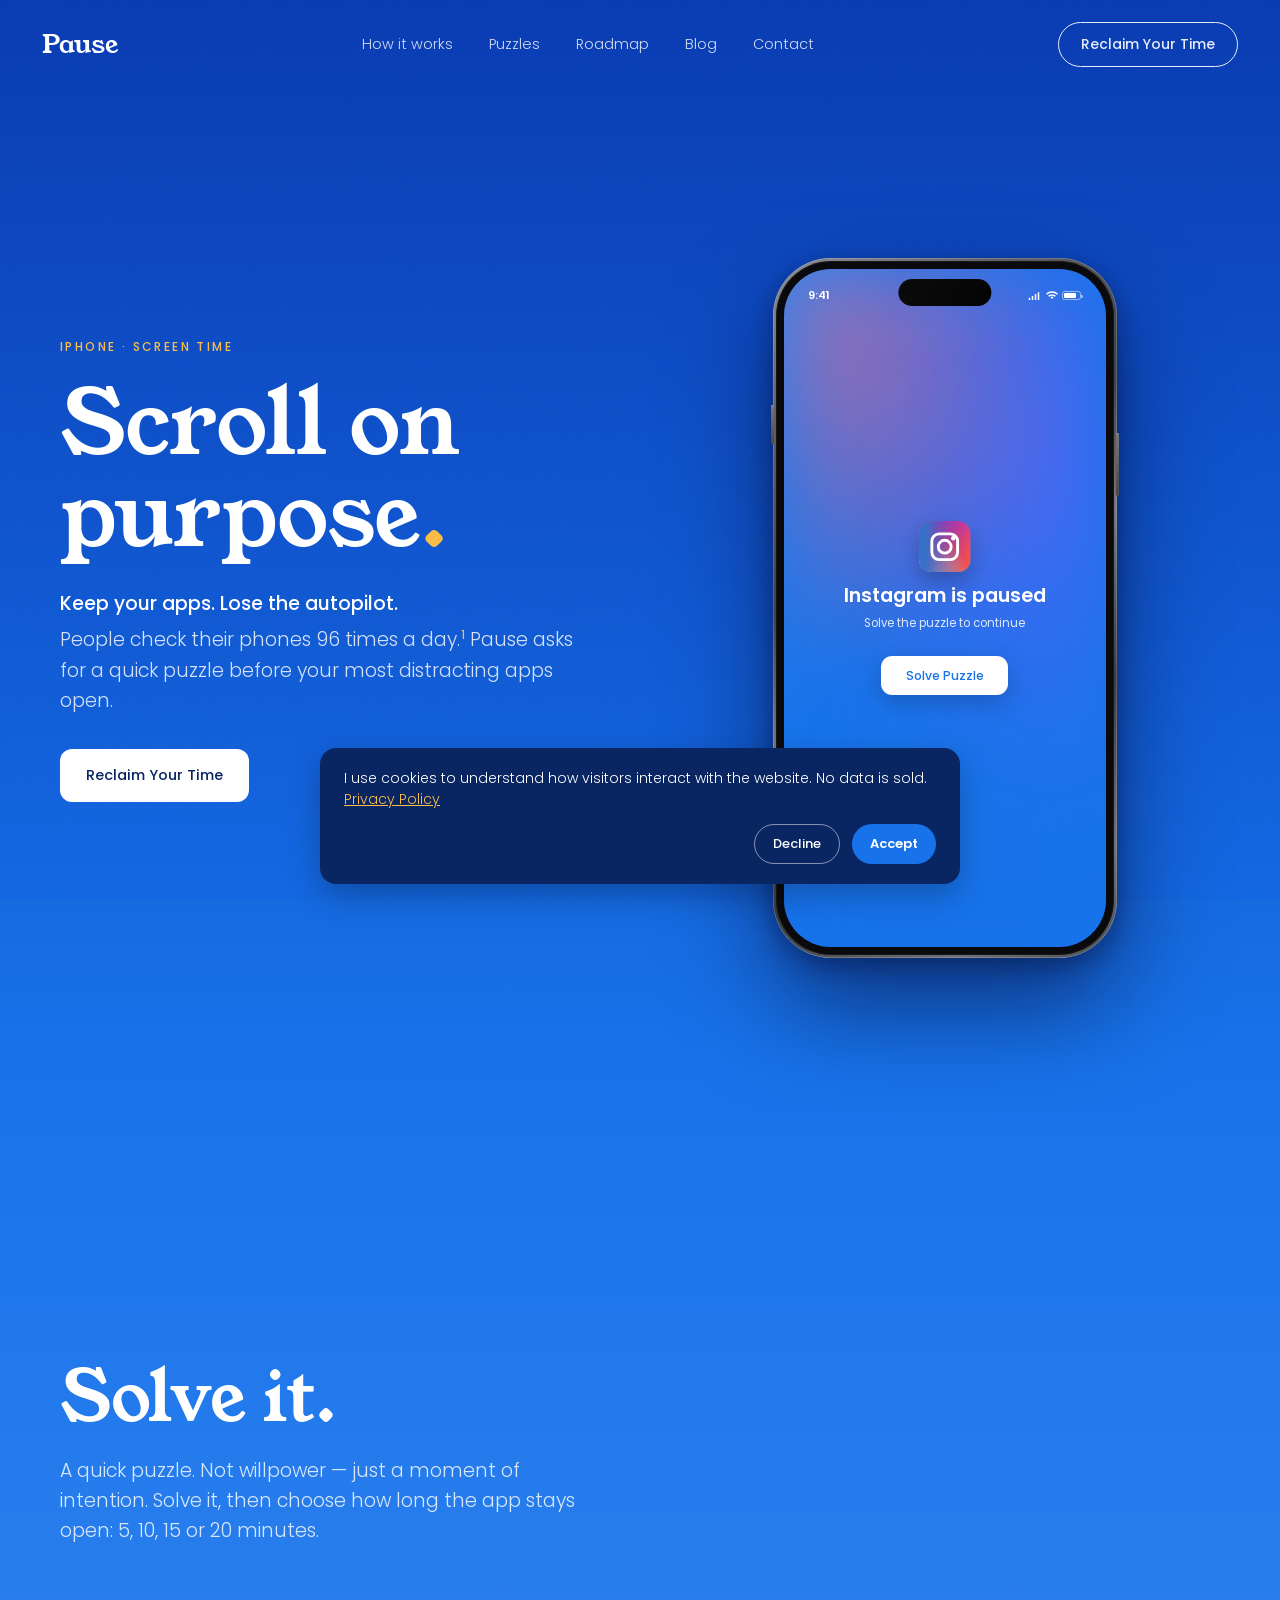
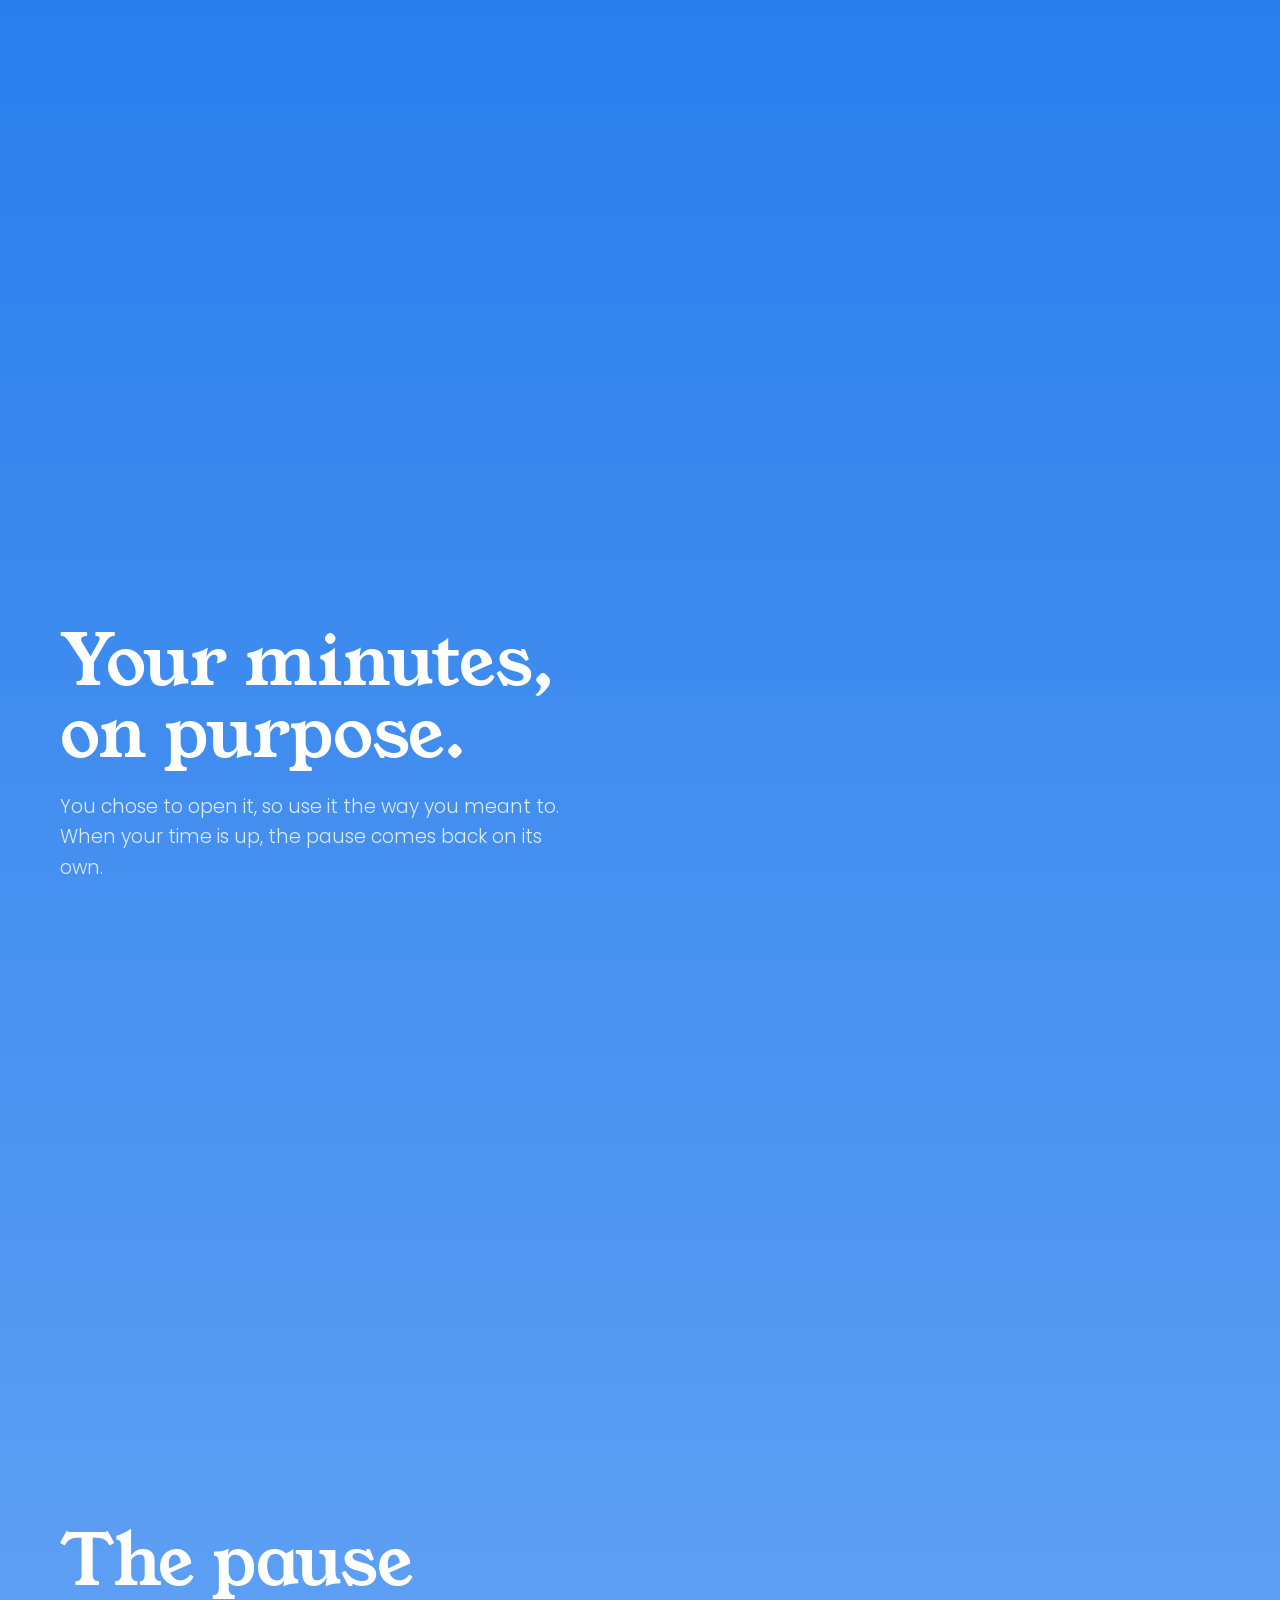
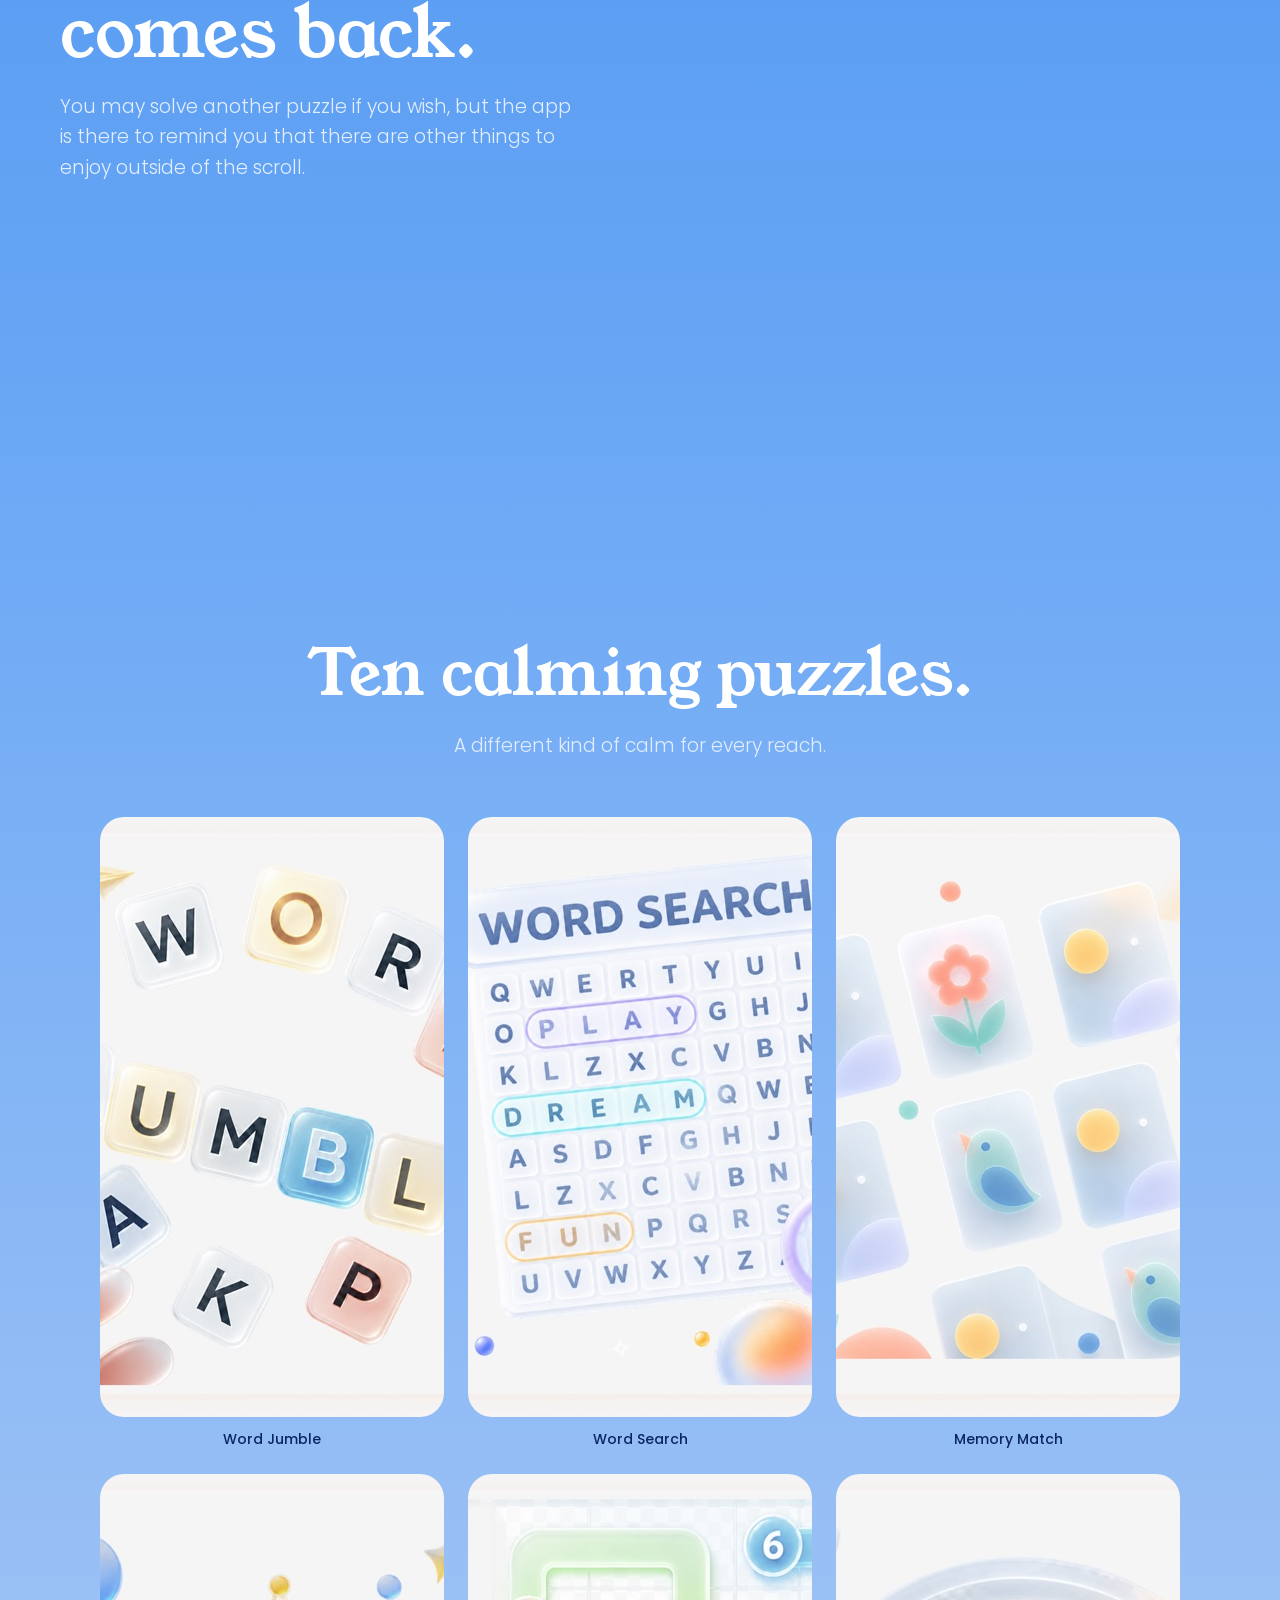
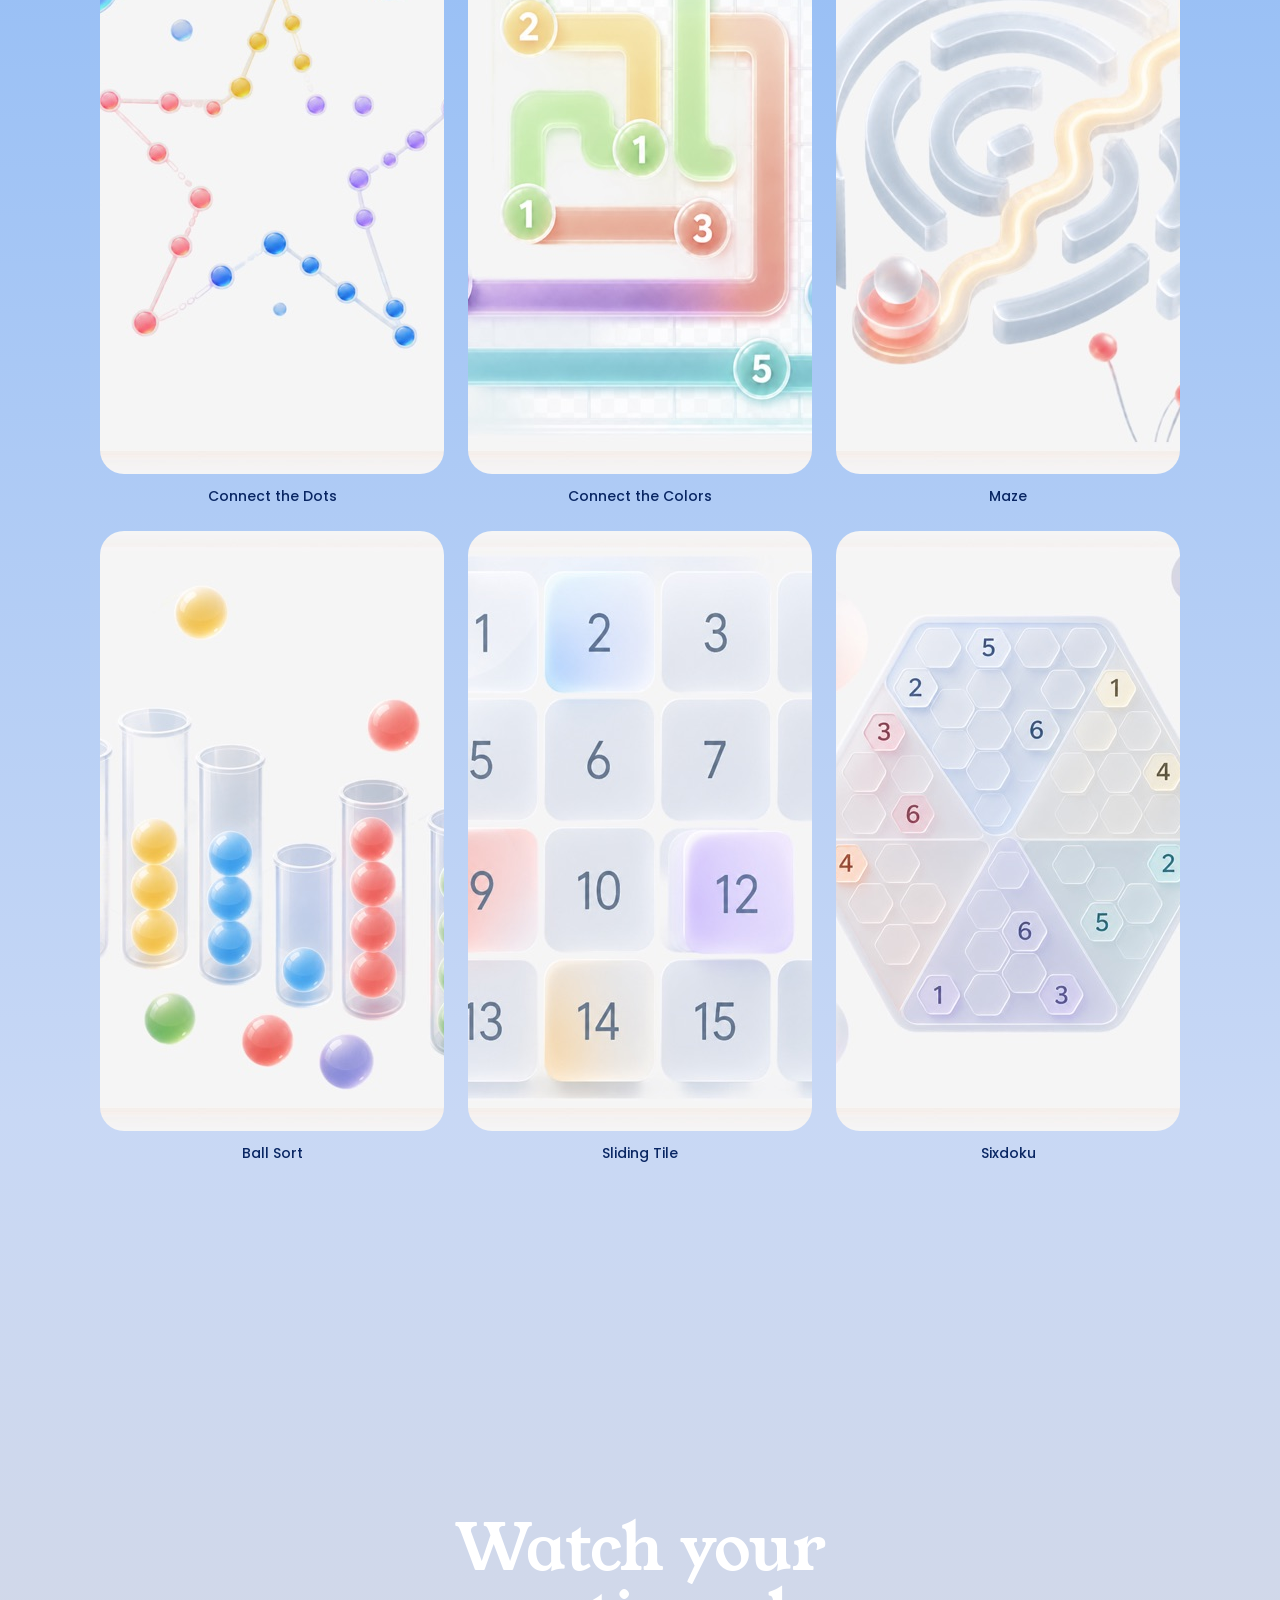
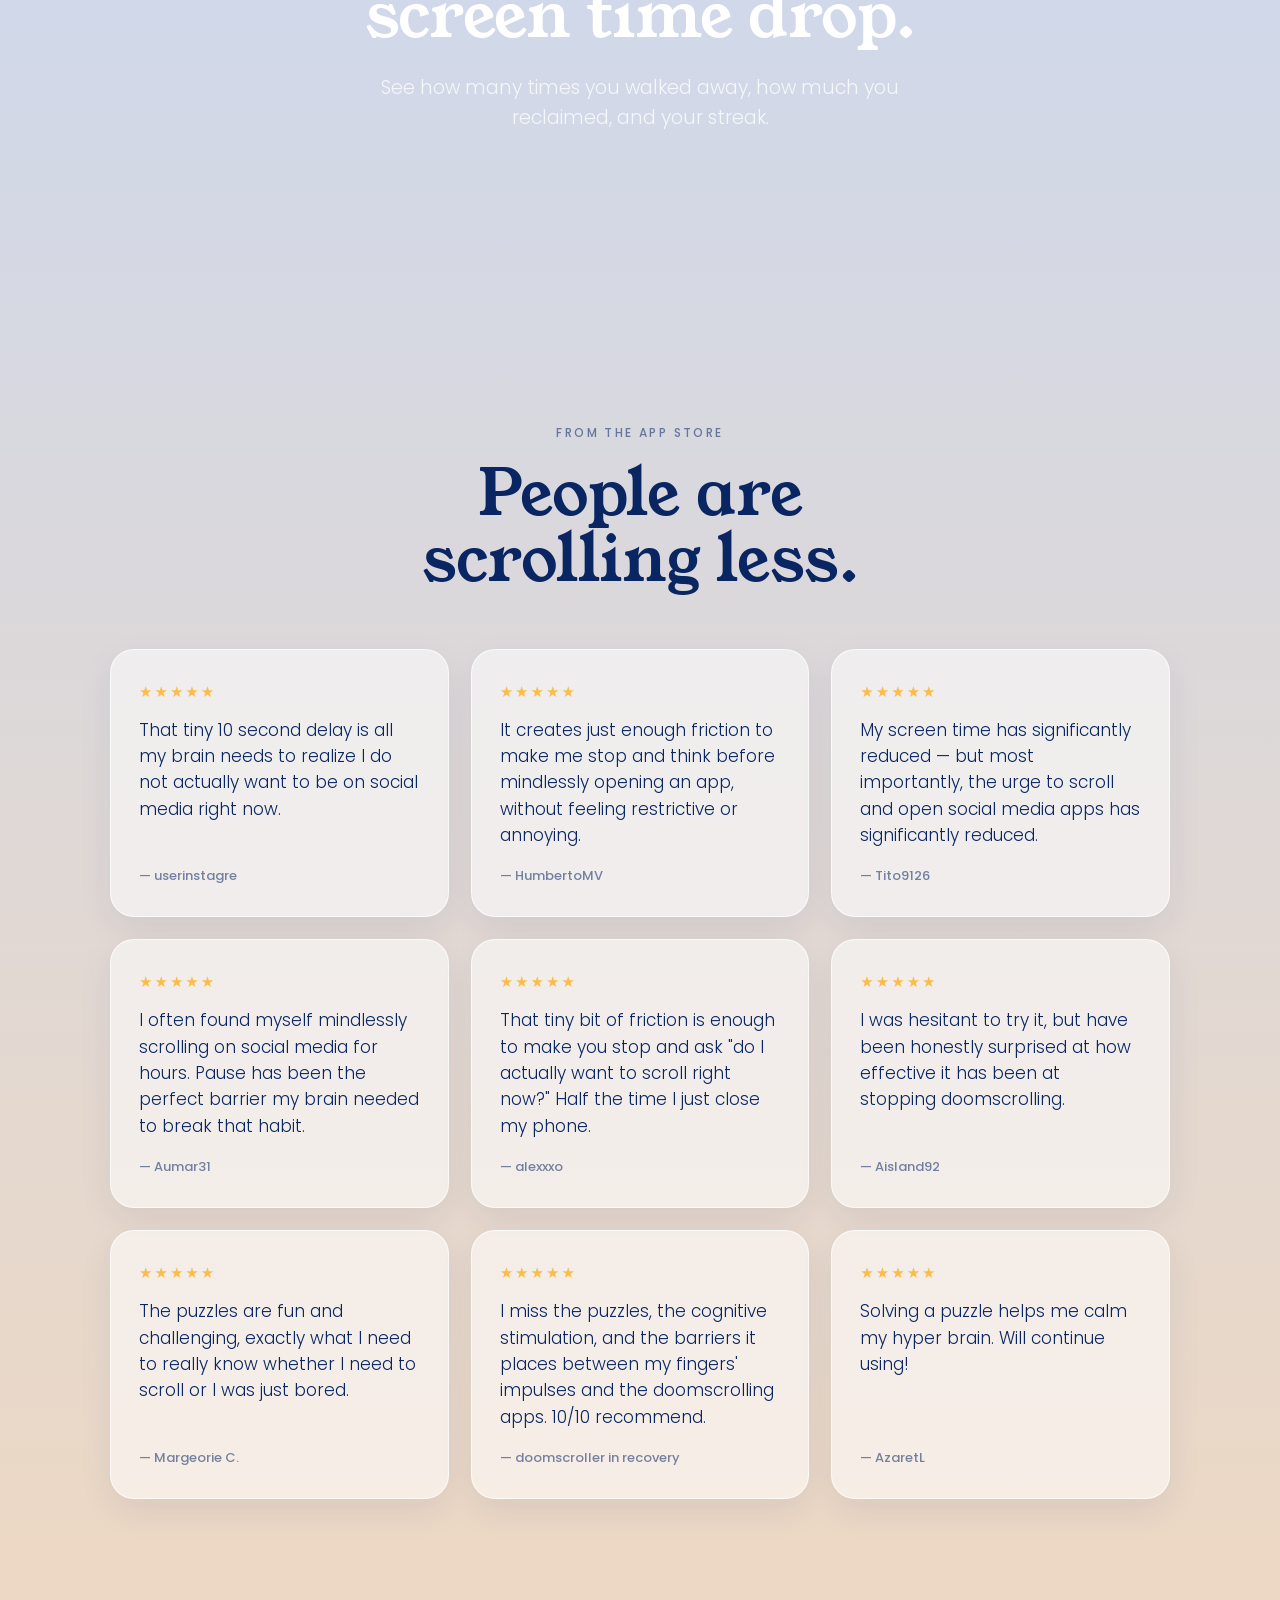
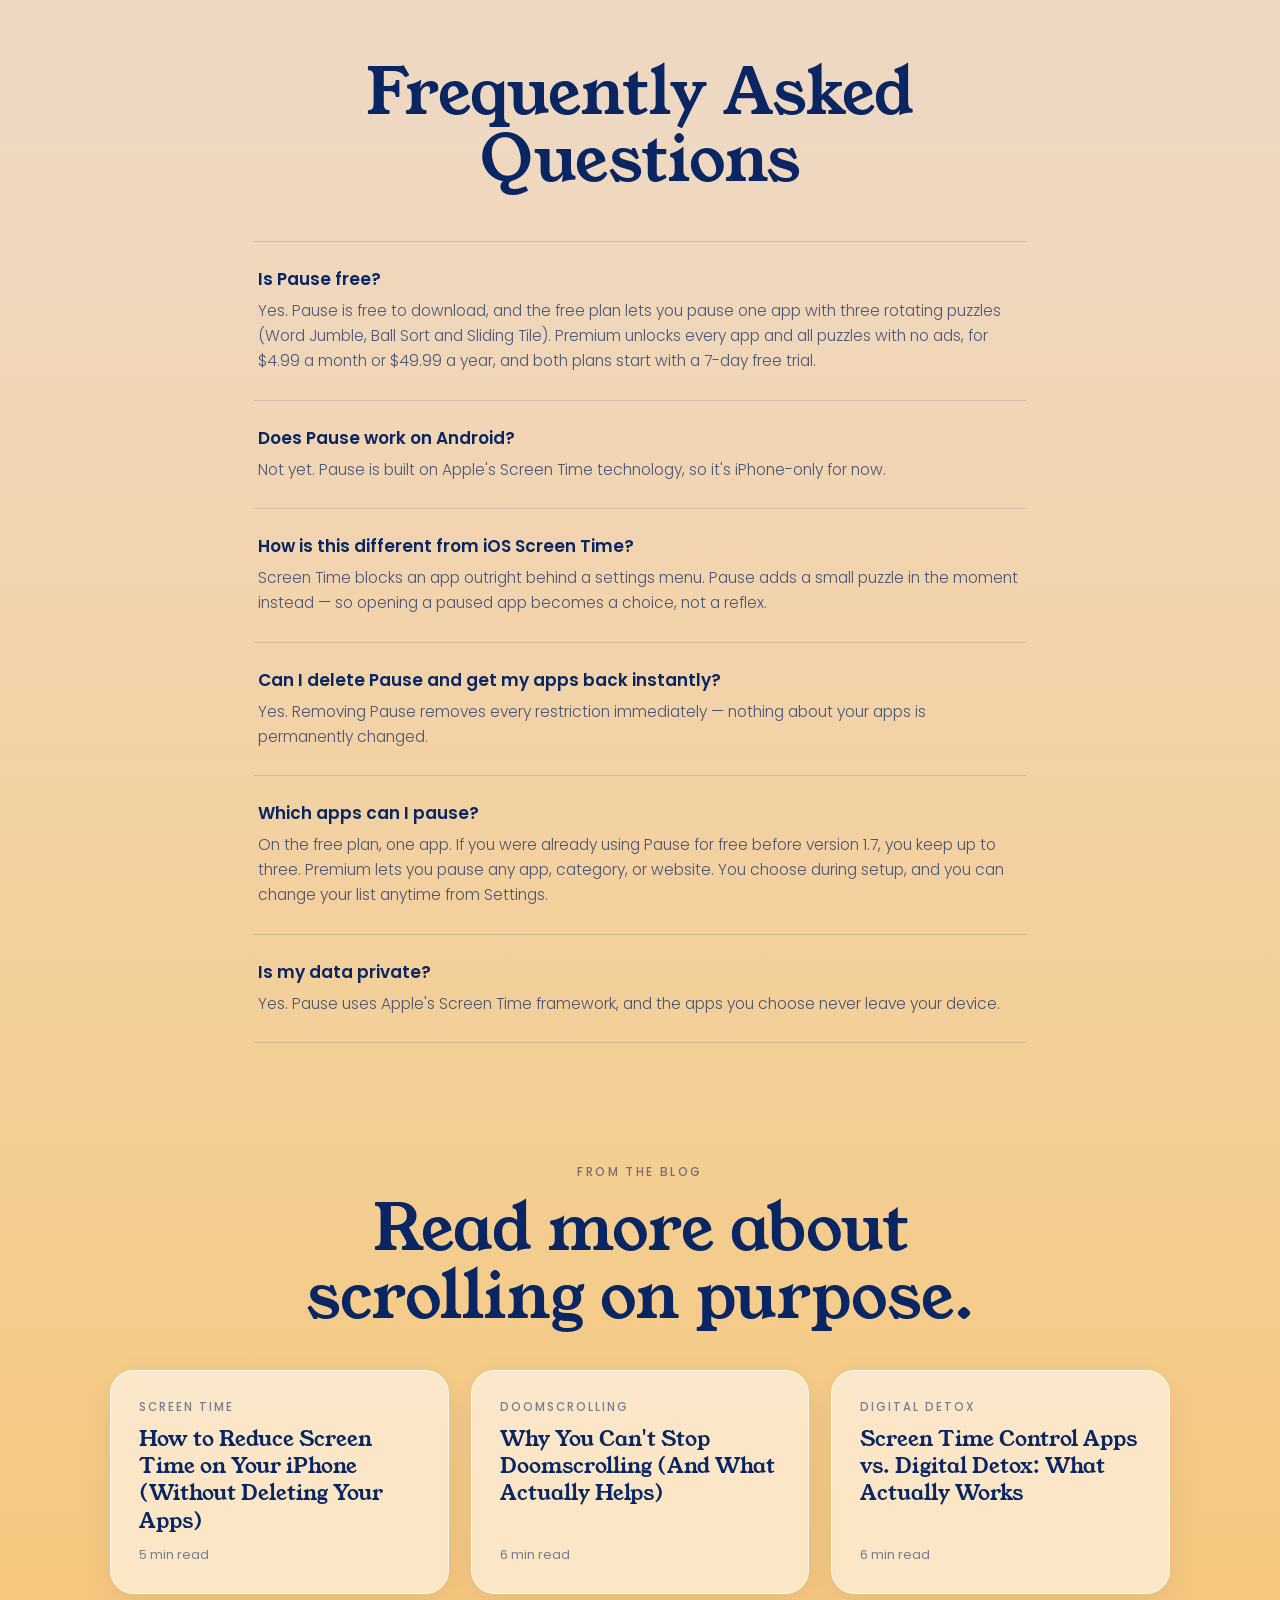
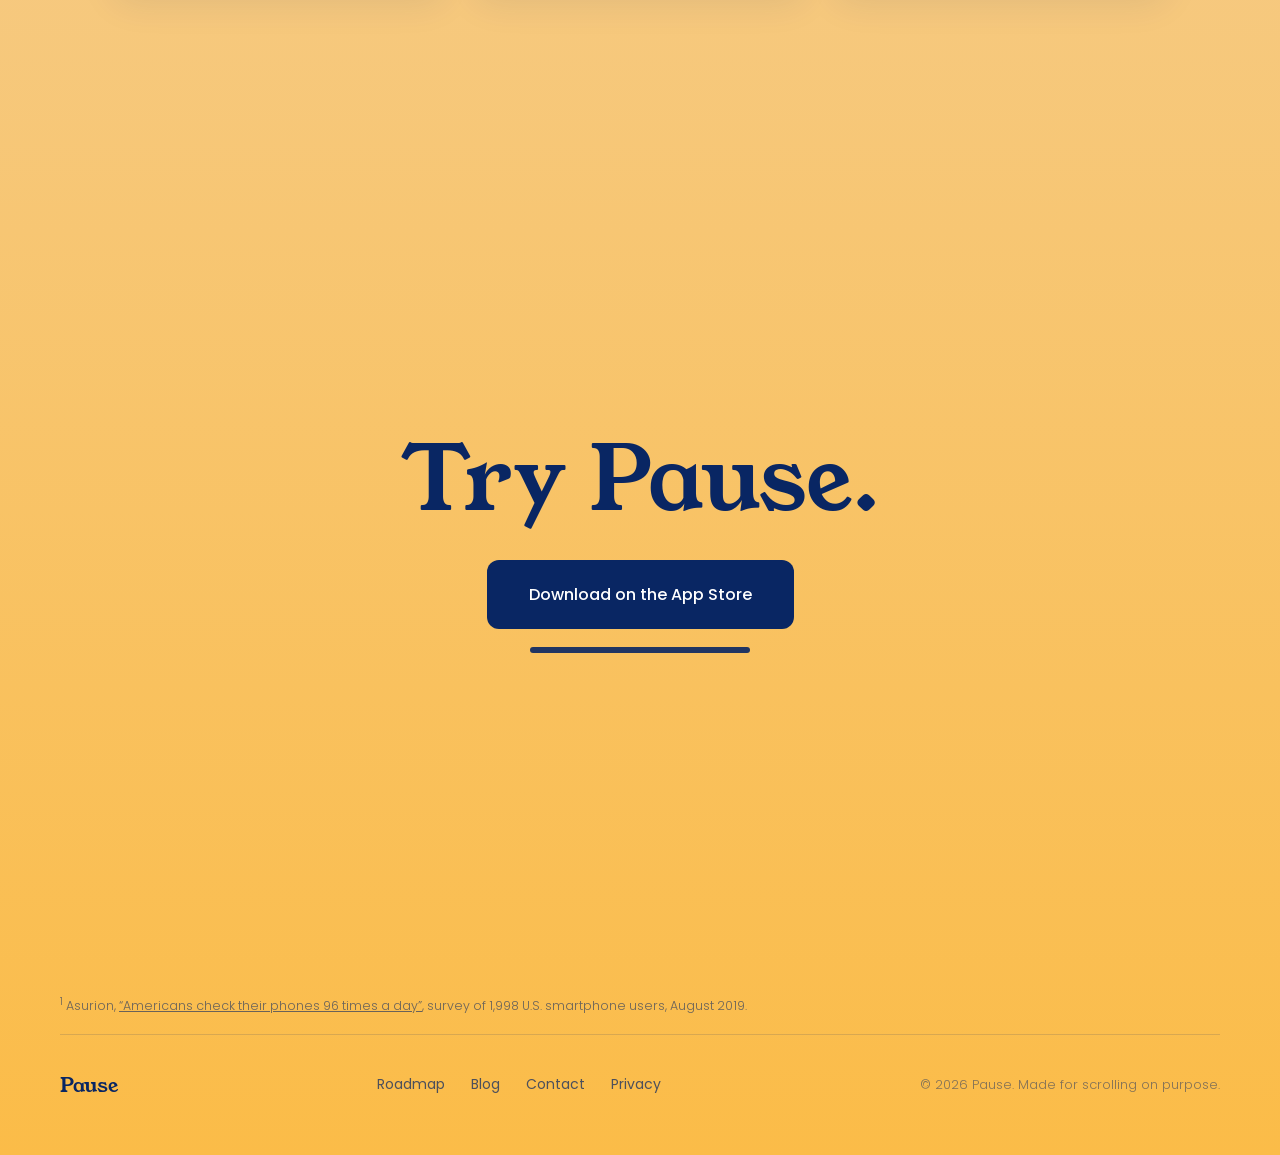
==== commit 4033fb99: "Homepage FAQ: 1.7 free plan and trial Co-Authored-By: Claude Opus 5.5 <noreply@anthropic.com>" ====
--- a/index.html
+++ b/index.html
@@ -769,7 +769,7 @@
      "name": "Is Pause free?",
      "acceptedAnswer": {
       "@type": "Answer",
-      "text": "Yes — Pause offers a free, ad-supported version. You also get a 7-day free trial of the premium version, which unlocks all ten puzzles and removes ads."
+      "text": "Yes. Pause is free to download, and the free plan lets you pause one app with three rotating puzzles (Word Jumble, Ball Sort and Sliding Tile). Premium unlocks every app and all puzzles with no ads, for $4.99 a month or $49.99 a year, and both plans start with a 7-day free trial."
      }
     },
     {
@@ -801,7 +801,7 @@
      "name": "Which apps can I pause?",
      "acceptedAnswer": {
       "@type": "Answer",
-      "text": "Any app, category, or website — you choose during setup, and you can change your list anytime from Settings."
+      "text": "On the free plan, one app. If you were already using Pause for free before version 1.7, you keep up to three. Premium lets you pause any app, category, or website. You choose during setup, and you can change your list anytime from Settings."
      }
     },
     {
@@ -817,8 +817,8 @@
  ]
 }
 </script>
-<link rel="stylesheet" href="/assets/seasonal.css?v=6">
-<script src="/assets/seasonal.js?v=6"></script>
+<link rel="stylesheet" href="/assets/seasonal.css?v=7">
+<script src="/assets/seasonal.js?v=7"></script>
 </head>
 <body>
 
@@ -1145,7 +1145,7 @@
     <div class="faq-list">
       <div class="faq-item">
         <h3>Is Pause free?</h3>
-        <p>Yes — Pause offers a free, ad-supported version. You also get a 7-day free trial of the premium version, which unlocks all ten puzzles and removes ads.</p>
+        <p>Yes. Pause is free to download, and the free plan lets you pause one app with three rotating puzzles (Word Jumble, Ball Sort and Sliding Tile). Premium unlocks every app and all puzzles with no ads, for $4.99 a month or $49.99 a year, and both plans start with a 7-day free trial.</p>
       </div>
       <div class="faq-item">
         <h3>Does Pause work on Android?</h3>
@@ -1161,7 +1161,7 @@
       </div>
       <div class="faq-item">
         <h3>Which apps can I pause?</h3>
-        <p>Any app, category, or website — you choose during setup, and you can change your list anytime from Settings.</p>
+        <p>On the free plan, one app. If you were already using Pause for free before version 1.7, you keep up to three. Premium lets you pause any app, category, or website. You choose during setup, and you can change your list anytime from Settings.</p>
       </div>
       <div class="faq-item">
         <h3>Is my data private?</h3>
--- a/assets/seasonal.css
+++ b/assets/seasonal.css
@@ -91,3 +91,194 @@
 @media (max-width:820px){
   html.season-halloween .season-decor{top:52px;width:78vw;opacity:.9}
 }
+
+/* ─────────────────────── Thanksgiving (November) ─────────────────────── */
+/* Light and cozy like the app's Thanksgiving theme: cream paper at the top,
+   wheat, then sage hills down to a forest-green footer. Ink stays dark the
+   whole way, so every "flipped" white-text state is pinned to ink here. */
+
+html.season-thanksgiving{
+  --navy:#342F28;     /* app textPrimary */
+  --blue:#91464A;     /* cranberry: links and accents */
+  --amber:#91464A;    /* eyebrows, the hero dot, footnote marker */
+  --cream:#FAF6EE;
+  --ink2:#68665B;
+  --sage:#9DAA80;
+  --forest:#2A3328;
+}
+html.season-thanksgiving,
+html.season-thanksgiving body{background:#FAF6EE;color:#342F28}
+
+/* Display type: EB Garamond, the app's Thanksgiving font. */
+html.season-thanksgiving h1,
+html.season-thanksgiving h2,
+html.season-thanksgiving .wordmark,
+html.season-thanksgiving .footer-mark,
+html.season-thanksgiving .sc-title,
+html.season-thanksgiving .pz-title,
+html.season-thanksgiving .feed-app,
+html.season-thanksgiving .blog-card h3,
+html.season-thanksgiving .cta-box h3,
+html.season-thanksgiving article blockquote{
+  font-family:'EB Garamond','Young Serif',serif;font-weight:500;letter-spacing:0;
+}
+
+/* Nav: ink on frosted cream; the button is the sage secondary. */
+html.season-thanksgiving nav,
+html.season-thanksgiving body.flipped nav,
+html.season-thanksgiving body.scrolled nav,
+html.season-thanksgiving body.scrolled.flipped nav{color:#342F28}
+html.season-thanksgiving body.scrolled nav,
+html.season-thanksgiving body.scrolled.flipped nav,
+html.season-thanksgiving body:not(:has(.page)) nav{
+  background:rgba(250,246,238,.78);border-bottom-color:rgba(52,47,40,.08);
+}
+@media (max-width:900px){
+  html.season-thanksgiving body nav,
+  html.season-thanksgiving body.flipped nav{background:rgba(250,246,238,.78);border-bottom-color:rgba(52,47,40,.08)}
+}
+html.season-thanksgiving .wordmark,
+html.season-thanksgiving .navlinks a,
+html.season-thanksgiving .navlinks a:hover{color:#342F28}
+html.season-thanksgiving .navcta,
+html.season-thanksgiving body.flipped .navcta{
+  background:rgba(157,170,128,.5);border-color:rgba(52,47,40,.12);color:#342F28;opacity:1;
+  backdrop-filter:blur(10px);-webkit-backdrop-filter:blur(10px);
+}
+
+/* Homepage: one page-long paper → wheat → sage gradient (hills + forest
+   are drawn by the closing section and footer below). */
+html.season-thanksgiving:has(.page),
+html.season-thanksgiving:has(.page) body{background:#FAF6EE}
+html.season-thanksgiving .page{
+  background:linear-gradient(180deg,
+    #FAF6EE 0%,
+    #F4EDDF 22%,
+    #EEE1D2 45%,
+    #E9D9BF 70%,
+    #E6E3CF 100%
+  );
+}
+html.season-thanksgiving .page::before{opacity:.25}
+html.season-thanksgiving .scribble{display:none}
+
+html.season-thanksgiving h1,
+html.season-thanksgiving .chapter h2,
+html.season-thanksgiving .beat h2,
+html.season-thanksgiving body.flipped .chapter h2,
+html.season-thanksgiving body.flipped .beat h2{color:#342F28}
+html.season-thanksgiving .sub,
+html.season-thanksgiving .chapter p,
+html.season-thanksgiving .beat p,
+html.season-thanksgiving body.flipped .chapter p,
+html.season-thanksgiving body.flipped .beat p{color:#68665B}
+html.season-thanksgiving .sub .lead{color:#342F28}
+
+/* Buttons: cranberry, like the app's Solve Puzzle. */
+html.season-thanksgiving .appstore,
+html.season-thanksgiving body.flipped .appstore,
+html.season-thanksgiving .end .appstore{
+  background:#91464A;color:#FAF6EE;box-shadow:0 10px 24px rgba(145,70,74,.25);
+}
+html.season-thanksgiving .end-under{background:#342F28}
+
+/* Phone mock-ups: the app's Thanksgiving screens. */
+html.season-thanksgiving .statusbar{color:#342F28}
+html.season-thanksgiving .screen:has(.scene-feed.on) .statusbar{color:#fff}
+html.season-thanksgiving .sb-batt{border-color:currentColor;opacity:.8}
+html.season-thanksgiving .sb-batt::after,
+html.season-thanksgiving .sb-batt i{background:currentColor}
+html.season-thanksgiving .scene-shield{background:#F4F1EA}
+html.season-thanksgiving .shield-blur{
+  background:linear-gradient(180deg,#FAF6EE 0%,#F4EDDF 60%,#EEE1D2 100%);filter:none;opacity:1;
+}
+html.season-thanksgiving .shield-mark{color:#342F28}
+html.season-thanksgiving .shield-sub{color:#68665B}
+html.season-thanksgiving .shield-btn{background:#91464A;color:#FAF6EE}
+html.season-thanksgiving .scene-puzzle,
+html.season-thanksgiving .scene-success{
+  background:linear-gradient(180deg,#FAF6EE 0%,#F4EDDF 65%,#EEE1D2 100%);
+}
+html.season-thanksgiving .scene-success::before{background:rgba(52,47,40,.12)}
+html.season-thanksgiving .pz-round{color:#91464A;background:#F1E2DE}
+html.season-thanksgiving .pz-title{color:#342F28}
+html.season-thanksgiving .pz-sub{color:#68665B}
+html.season-thanksgiving .jt-slot,
+html.season-thanksgiving .jt-tile{
+  color:#342F28;background:#FFFAF3;backdrop-filter:none;-webkit-backdrop-filter:none;
+  box-shadow:inset 0 0 0 1px #E3D6C2,0 2px 6px rgba(52,47,40,.08);
+}
+html.season-thanksgiving .jt-slot.filled::before,
+html.season-thanksgiving .jt-tile::before{background:transparent}
+html.season-thanksgiving .jt-tile.used{color:transparent;background:rgba(52,47,40,.04);box-shadow:inset 0 0 0 1px rgba(52,47,40,.12)}
+html.season-thanksgiving .sc-card{
+  background:#FFFAF3;box-shadow:0 0 0 1px #EFE4D6,0 10px 24px rgba(52,47,40,.12);
+}
+html.season-thanksgiving .sc-title{color:#91464A}
+html.season-thanksgiving .sc-sub{color:#68665B}
+html.season-thanksgiving .sc-check circle,
+html.season-thanksgiving .sc-check path{stroke:#91464A}
+
+/* Cards on the homepage: warm paper instead of frosted white. */
+html.season-thanksgiving .testi-card,
+html.season-thanksgiving .blog-card{
+  background:rgba(255,250,243,.8);border-color:#EFE4D6;box-shadow:0 12px 34px rgba(52,47,40,.06);
+}
+html.season-thanksgiving .stars{color:#D9A441}
+html.season-thanksgiving .testi-eyebrow,
+html.season-thanksgiving .faq-eyebrow,
+html.season-thanksgiving .blog-card .tag,
+html.season-thanksgiving .blog-card .meta,
+html.season-thanksgiving .testi-card figcaption{color:#68665B}
+
+/* Closing section sits on the app's layered hills; the footer is forest. */
+html.season-thanksgiving .end{
+  background:url(seasonal/thanksgiving/hills.jpg) center bottom/100% auto no-repeat;
+  justify-content:flex-start;padding-top:18vh;
+}
+html.season-thanksgiving .site-footer{background:#2A3328}
+html.season-thanksgiving .site-footer .footnote,
+html.season-thanksgiving .site-footer .footer-copy{color:rgba(250,246,238,.62)}
+html.season-thanksgiving .site-footer .footer-mark{color:#FAF6EE}
+html.season-thanksgiving .site-footer .footer-links a{color:rgba(250,246,238,.75)}
+html.season-thanksgiving .site-footer .footer-inner{border-top-color:rgba(250,246,238,.18)}
+
+/* Gratitude feature (added by seasonal.js above the puzzle grid). */
+.season-feature{display:none}
+html.season-thanksgiving .season-feature{
+  display:flex;align-items:center;gap:36px;max-width:1180px;margin:0 auto 40px;
+  padding:24px;border-radius:28px;background:#FFFAF3;border:1px solid #EFE4D6;
+  box-shadow:0 12px 34px rgba(52,47,40,.06);text-align:left;
+}
+html.season-thanksgiving .season-feature img{width:220px;height:220px;border-radius:20px;flex:0 0 auto}
+html.season-thanksgiving .season-feature .chip{
+  display:inline-block;padding:5px 12px;border-radius:999px;background:#F1E2DE;color:#91464A;
+  font-size:11px;font-weight:600;letter-spacing:1.4px;text-transform:uppercase;margin-bottom:10px;
+}
+html.season-thanksgiving .season-feature h3{font-family:'EB Garamond',serif;font-weight:500;font-size:40px;color:#342F28;margin-bottom:8px}
+html.season-thanksgiving .season-feature p{font-weight:300;font-size:17px;line-height:1.6;color:#68665B;margin:0 0 8px;max-width:none}
+html.season-thanksgiving .season-feature p.note{font-weight:500;font-size:14px}
+@media (max-width:820px){
+  html.season-thanksgiving .season-feature{flex-direction:column;align-items:flex-start;gap:18px;margin:0 20px 32px}
+  html.season-thanksgiving .season-feature img{width:100%;height:auto}
+}
+
+/* Blog, roadmap, contact and privacy: cream hero, ink type. */
+html.season-thanksgiving .hero{
+  position:relative;overflow:hidden;color:#342F28;
+  background:linear-gradient(180deg,#FAF6EE 0%,#F4EDDF 60%,#EEE1D2 100%);
+}
+html.season-thanksgiving .hero h1{color:#342F28}
+html.season-thanksgiving .hero p{color:#68665B}
+html.season-thanksgiving .cta-box{background:linear-gradient(135deg,#4A563F,#72875F)}
+html.season-thanksgiving .cta-box h3{color:#FAF6EE}
+html.season-thanksgiving .cta-box a{background:#FAF6EE;color:#342F28}
+html.season-thanksgiving article blockquote{border-left-color:#91464A}
+
+/* Gold contour lines across the top, from the app's header. */
+html.season-thanksgiving .season-decor{
+  display:block;position:absolute;top:0;left:0;right:0;z-index:3;
+  width:100%;height:clamp(110px,15vw,230px);opacity:.8;pointer-events:none;
+}
+
+html.season-thanksgiving .season-tag{display:inline}
